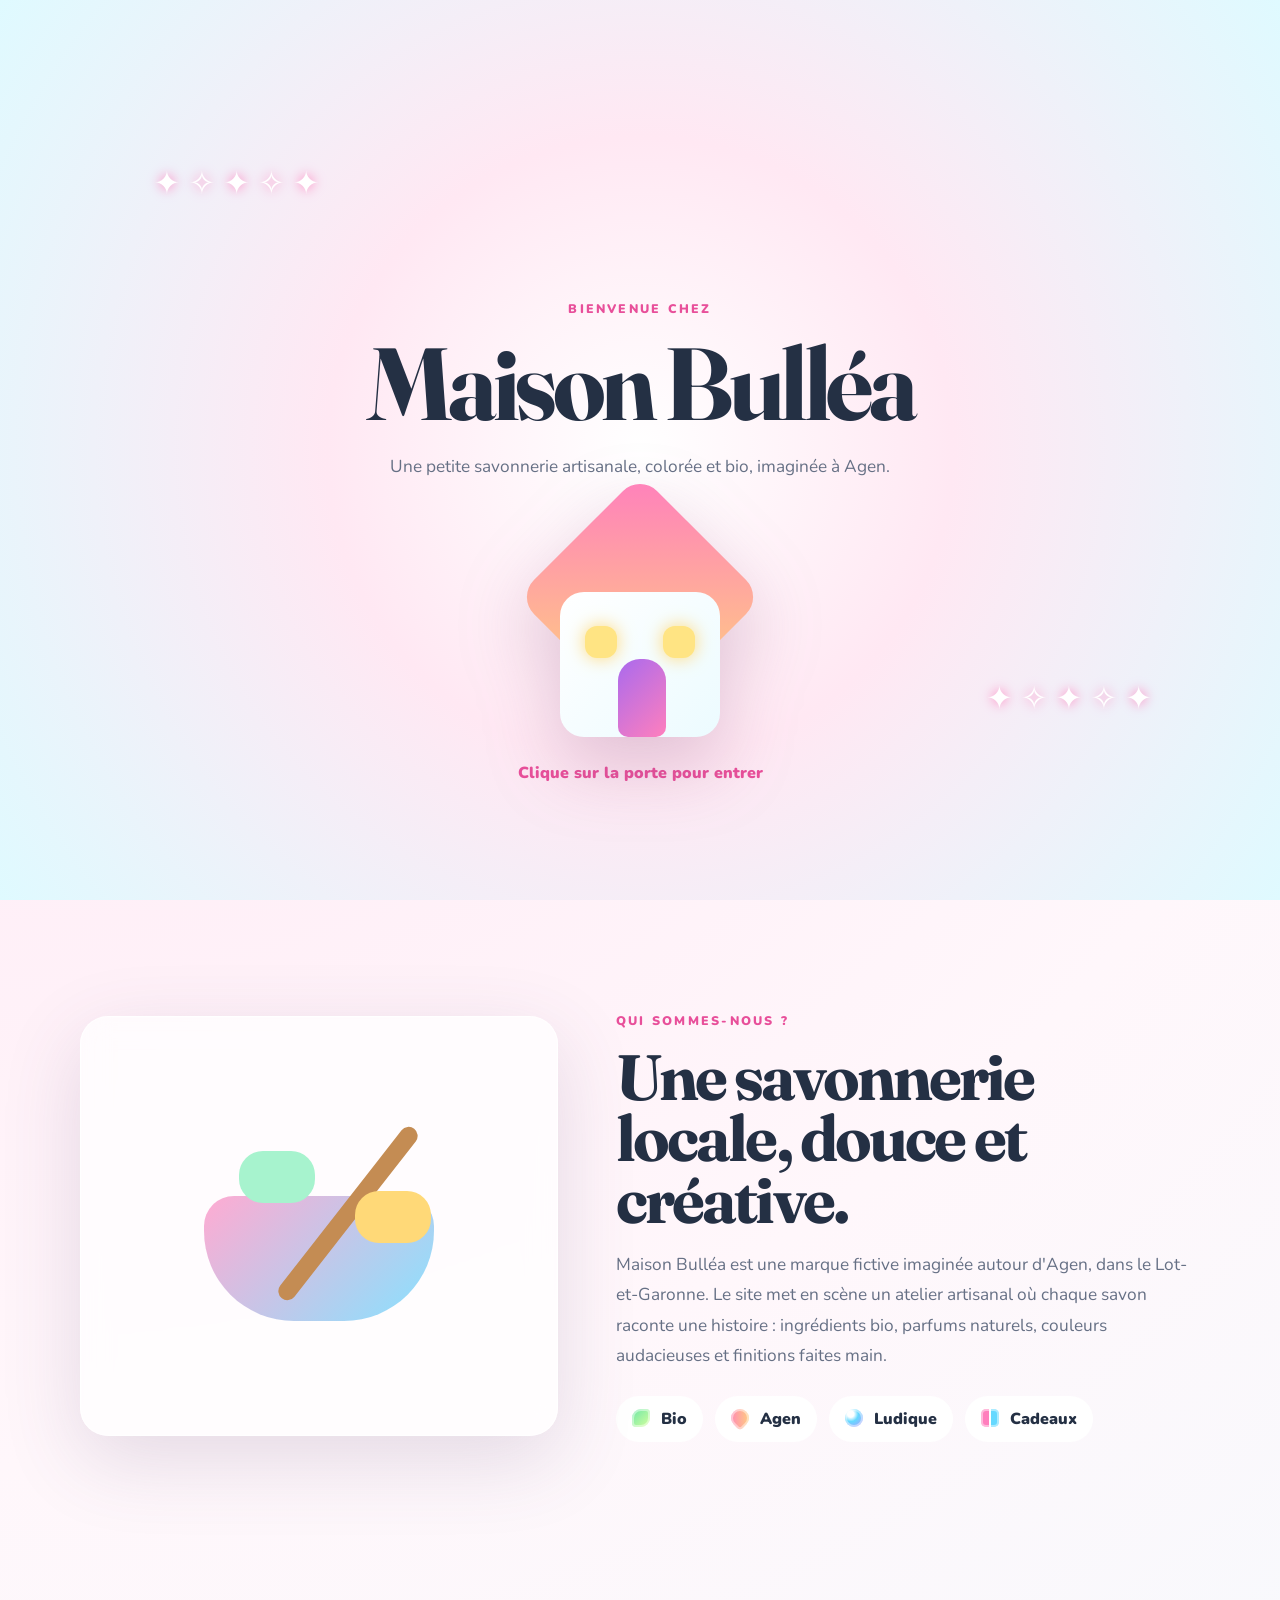
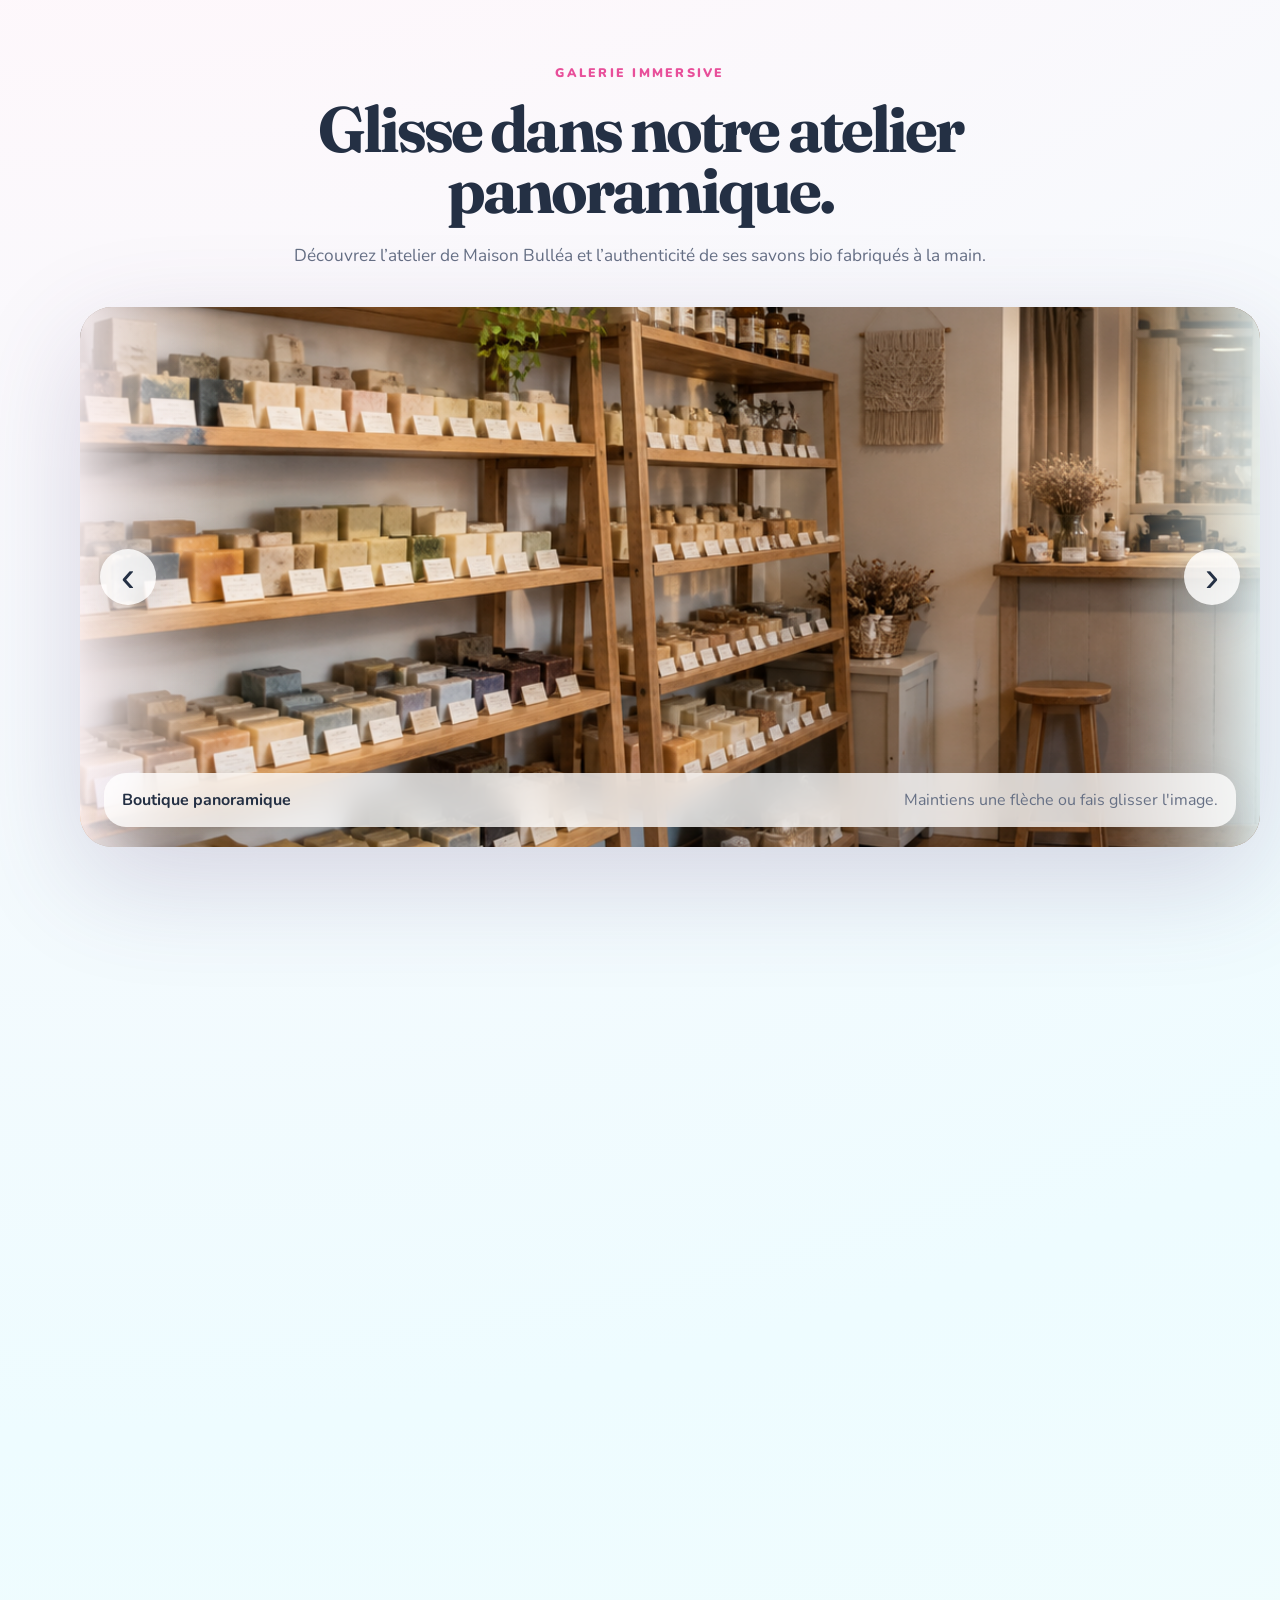
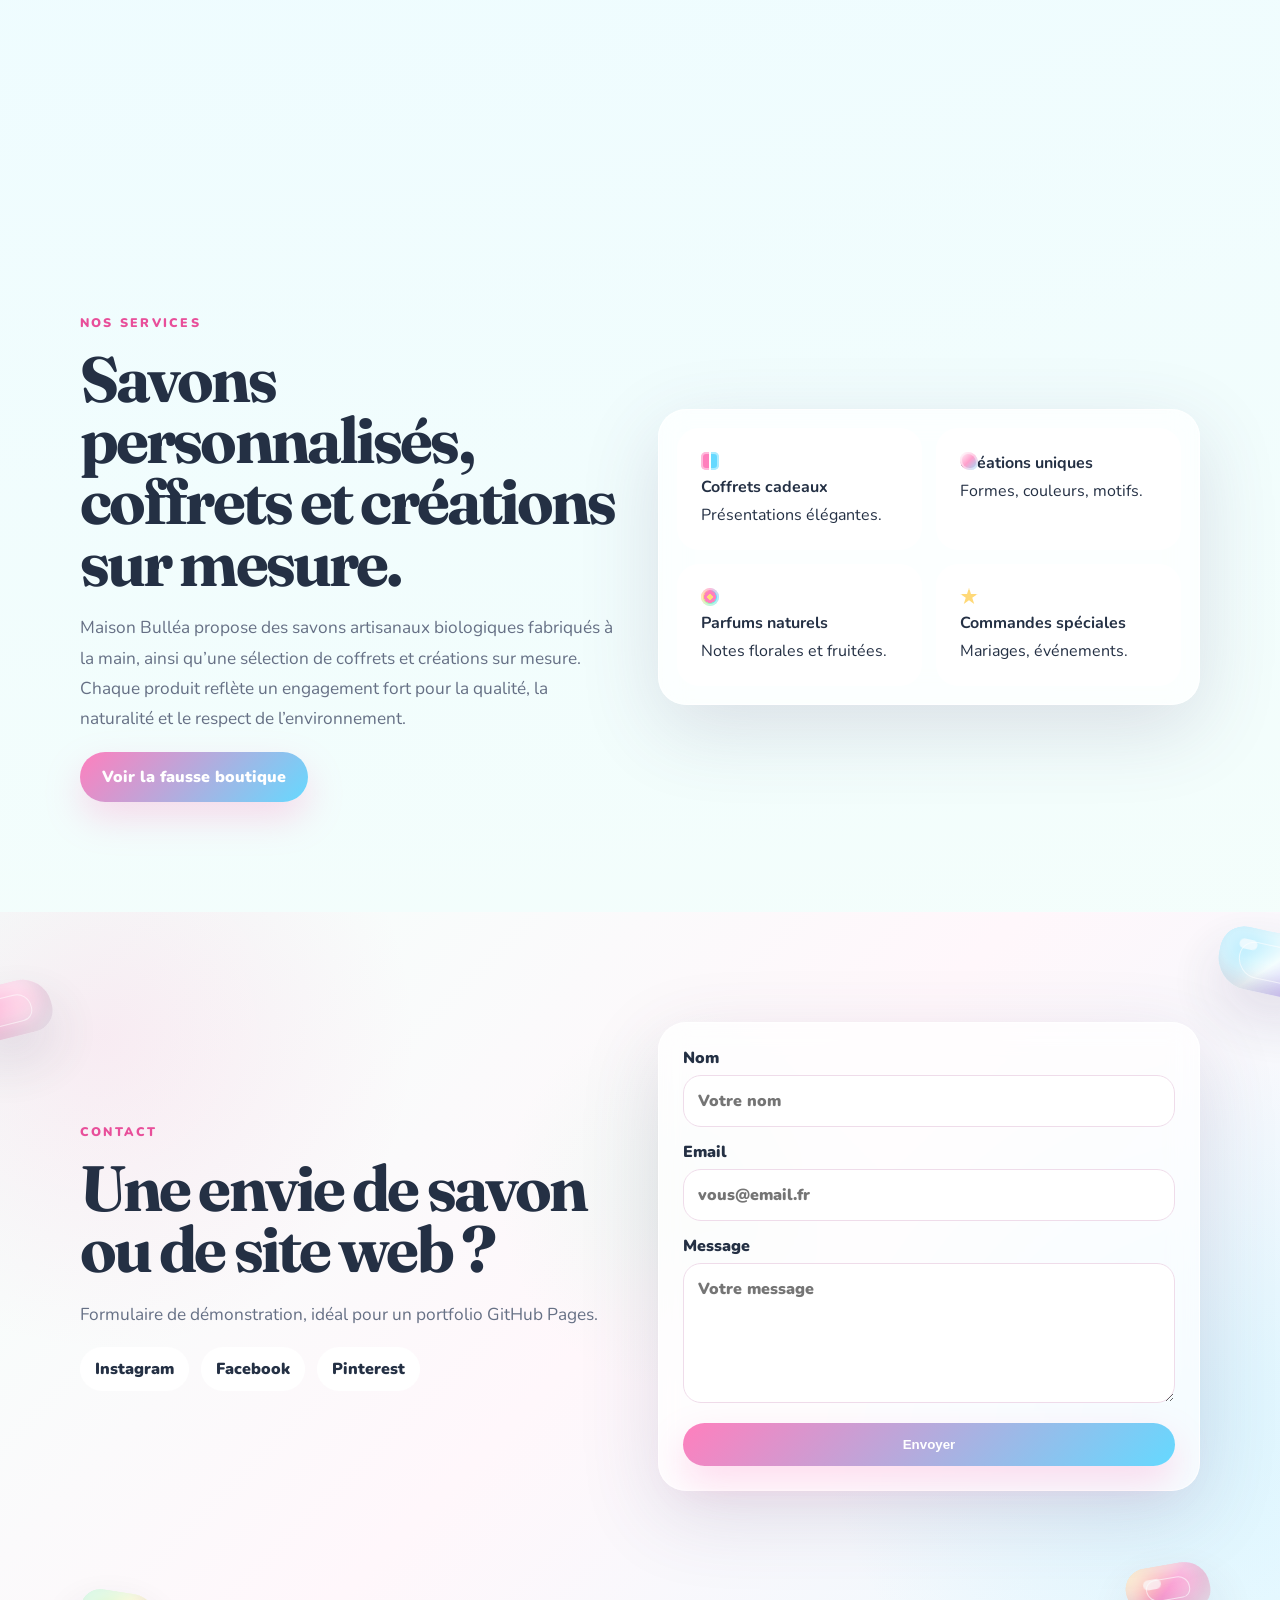
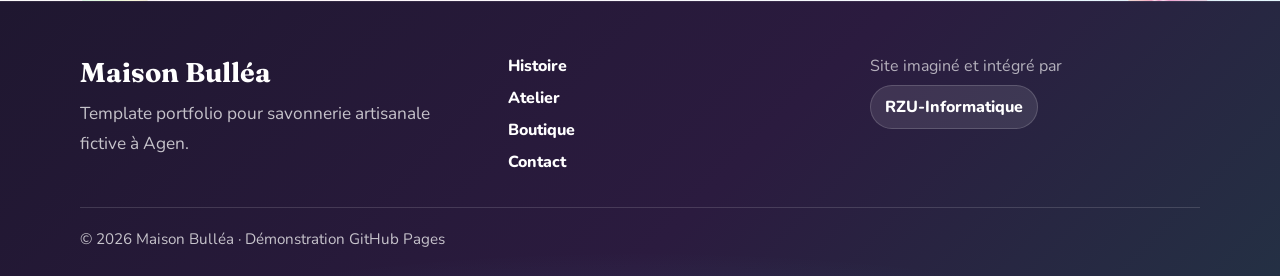
==== index.html @ 92e9d0f6 "Version locale du site" ====
<!doctype html>
<html lang="fr">
<head>
  <meta charset="utf-8" />
  <meta name="viewport" content="width=device-width, initial-scale=1" />
  <title>Maison Bulléa — Savons artisanaux à Agen</title>
  <meta name="description" content="Maison Bulléa est une savonnerie artisanale bio située à environ 20 km d'Agen, spécialisée dans la fabrication de savons naturels à partir d'ingrédients biologiques soigneusement sélectionnés."/>
  <link rel="preconnect" href="https://fonts.googleapis.com">
  <link rel="preconnect" href="https://fonts.gstatic.com" crossorigin>
  <link href="https://fonts.googleapis.com/css2?family=Playfair+Display:ital,wght@0,400;0,600;0,700;1,400&family=Fraunces:wght@600;700;800&family=Nunito:wght@400;600;700;800&display=swap" rel="stylesheet">
  <link rel="stylesheet" href="assets/style.css" />
</head>
<body>
  <canvas id="bubble-canvas" aria-hidden="true"></canvas>

  <div class="intro" id="intro">
    <div class="sparkle-field"></div>
    <div class="intro-card">
      <p class="eyebrow">Bienvenue chez</p>
      <h1>Maison Bulléa</h1>
      <p>Une petite savonnerie artisanale, colorée et bio, imaginée à Agen.</p>
      <button class="house" id="enterSite" aria-label="Entrer dans le site en ouvrant la porte">
        <span class="roof"></span>
        <span class="chimney"></span>
        <span class="walls">
          <span class="window left"></span>
          <span class="window right"></span>
          <span class="door"></span>
        </span>
      </button>
      <span class="hint">Clique sur la porte pour entrer</span>
    </div>
  </div>

  <header class="navbar" id="navbar">
    <a class="brand" href="index.html" aria-label="Maison Bulléa accueil"><span class="brand-flower" aria-hidden="true">✿</span> Maison Bulléa</a>
    <button class="hamburger" id="hamburger" aria-label="Ouvrir le menu" aria-expanded="false"><span></span><span></span><span></span></button>
    <nav class="nav-links" id="navLinks">
      <a href="#histoire">Qui sommes-nous</a>
      <a href="#panorama">Galerie</a>
      <a href="#services">Services</a>
      <a href="boutique.html">Boutique</a>
      <a href="#contact" class="pill">Contact</a>
    </nav>
  </header>

  <main>
    <section class="hero section" id="top">
      <div class="hero-copy reveal">
        <div class="hero-badge">Fait main à Agen</div>
        <h1 class="hero-title">
          L'art du savon<br>
          <em>artisanal bio</em>
        </h1>
        <p class="hero-desc">Des savons créés avec amour, des ingrédients naturels sélectionnés avec soin, pour prendre soin de vous et de la planète.</p>
        <div class="hero-btns">
          <a href="boutique.html" class="btn-primary">Découvrir la boutique</a>
          <a href="#histoire" class="btn-secondary">Notre histoire</a>
        </div>
        <div class="hero-stats">
          <div class="stat"><span class="stat-num">100%</span><span class="stat-label">Bio</span></div>
          <div class="stat-sep">·</div>
          <div class="stat"><span class="stat-num">Fait</span><span class="stat-label">Main</span></div>
          <div class="stat-sep">·</div>
          <div class="stat"><span class="stat-num">Agen</span><span class="stat-label">Lot-et-Garonne</span></div>
        </div>
      </div>
      <div class="soap-stage reveal" data-tilt>
        <div class="soap soap-a"><span></span></div>
        <div class="soap soap-b"><span></span></div>
        <div class="soap soap-c"><span></span></div>
        <div class="soap soap-d"><span></span></div>
        <div class="orb orb-a"></div>
        <div class="orb orb-b"></div>
      </div>
      <div class="scroll-indicator">
        <div class="scroll-dot"></div>
        <span>Découvrir</span>
      </div>
    </section>

    <section class="section split" id="histoire">
      <div class="photo-card reveal">
        <div class="artisan-illustration">
          <div class="bowl"></div><div class="spoon"></div><div class="tiny-soap one"></div><div class="tiny-soap two"></div>
        </div>
      </div>
      <div class="reveal">
        <p class="eyebrow">Qui sommes-nous ?</p>
        <h2>Une savonnerie locale, douce et créative.</h2>
        <p>Maison Bulléa est une marque fictive imaginée autour d'Agen, dans le Lot-et-Garonne. Le site met en scène un atelier artisanal où chaque savon raconte une histoire : ingrédients bio, parfums naturels, couleurs audacieuses et finitions faites main.</p>
        <div class="values">
          <span><i class="mini-icon leaf"></i> Bio</span><span><i class="mini-icon pin"></i> Agen</span><span><i class="mini-icon bubble"></i> Ludique</span><span><i class="mini-icon gift"></i> Cadeaux</span>
        </div>
      </div>
    </section>

    <section class="section" id="panorama">
      <div class="center reveal">
        <p class="eyebrow">Galerie immersive</p>
        <h2>Glisse dans notre atelier panoramique.</h2>
        <p>Découvrez l’atelier de Maison Bulléa et l’authenticité de ses savons bio fabriqués à la main.</p>
      </div>
      <div class="atelier-viewer shop-panorama reveal" id="atelierViewer" aria-label="Boutique panoramique interactive">
        <button class="atelier-arrow left" type="button" data-pan="-1" aria-label="Voir la gauche de l'atelier">‹</button>
        <div class="atelier-window">
          <img class="shop-panorama-img" src="assets/images/boutique_panorama_realiste.png" alt="Boutique artisanale réaliste avec savons faits main" draggable="false">
        </div>
        <button class="atelier-arrow right" type="button" data-pan="1" aria-label="Voir la droite de l'atelier">›</button>
        <div class="atelier-caption">
          <strong>Boutique panoramique</strong>
          <span>Maintiens une flèche ou fais glisser l'image.</span>
        </div>
      </div>
    </section>

    <section class="section" id="produits">
      <div class="center reveal">
        <p class="eyebrow">Produits vedettes</p>
        <h2>Des cartes interactives qui donnent envie de cliquer.</h2>
      </div>
      <div class="card-deck reveal" id="cardDeck" aria-label="Paquet de cartes produits interactif">
        <button class="deck-card card-one active" type="button" data-title="Nuage de Rose" data-text="Rose de Damas, argile blanche et karité bio. Une mousse douce, florale et rassurante." data-img="assets/images/savon_nuage_rose_web.jpg">
          <span>Nuage de Rose</span>
        </button>
        <button class="deck-card card-two" type="button" data-title="Océan Turquoise" data-text="Algues marines, sel de mer et coco vierge. Un savon frais avec une vraie énergie marine." data-img="assets/images/savon_ocean_turquoise_web.jpg">
          <span>Océan Turquoise</span>
        </button>
        <button class="deck-card card-three" type="button" data-title="Perle d'Agen" data-text="Miel local, huile de prune et reflets dorés. La carte signature du lot." data-img="assets/images/savon_perle_agen_web.jpg">
          <span>Perle d'Agen</span>
        </button>
        <article class="deck-preview">
          <img src="assets/images/savon_nuage_rose_web.jpg" alt="Savon sélectionné" id="deckPreviewImg">
          <div>
            <p class="eyebrow">Carte sortie du paquet</p>
            <h3 id="deckPreviewTitle">Nuage de Rose</h3>
            <p id="deckPreviewText">Rose de Damas, argile blanche et karité bio. Une mousse douce, florale et rassurante.</p>
          </div>
        </article>
      </div>
    </section>

    <section class="section services" id="services">
      <div class="reveal">
        <p class="eyebrow">Nos services</p>
        <h2>Savons personnalisés, coffrets et créations sur mesure.</h2>
        <p>Maison Bulléa propose des savons artisanaux biologiques fabriqués à la main, ainsi qu’une sélection de coffrets et créations sur mesure. Chaque produit reflète un engagement fort pour la qualité, la naturalité et le respect de l’environnement.</p>
        <a class="btn primary" href="boutique.html">Voir la fausse boutique</a>
      </div>
      <div class="service-grid reveal">
        <div><i class="mini-icon gift"></i> <strong>Coffrets cadeaux</strong><span>Présentations élégantes.</span></div>
        <div><i class="mini-icon soap"></i> <strong>Créations uniques</strong><span>Formes, couleurs, motifs.</span></div>
        <div><i class="mini-icon flower"></i> <strong>Parfums naturels</strong><span>Notes florales et fruitées.</span></div>
        <div><i class="mini-icon star"></i> <strong>Commandes spéciales</strong><span>Mariages, événements.</span></div>
      </div>
    </section>

    <section class="section contact" id="contact">
      <div class="contact-soaps" aria-hidden="true">
        <span class="contact-soap soap-rose"></span>
        <span class="contact-soap soap-blue"></span>
        <span class="contact-soap soap-mint"></span>
        <span class="contact-soap soap-gold"></span>
        <span class="contact-soap soap-violet"></span>
      </div>
      <div class="reveal">
        <p class="eyebrow">Contact</p>
        <h2>Une envie de savon ou de site web ?</h2>
        <p>Formulaire de démonstration, idéal pour un portfolio GitHub Pages.</p>
        <div class="socials"><a href="#">Instagram</a><a href="#">Facebook</a><a href="#">Pinterest</a></div>
      </div>
      <form class="contact-form reveal" onsubmit="event.preventDefault(); alert('Formulaire de démonstration');">
        <label>Nom<input type="text" placeholder="Votre nom"></label>
        <label>Email<input type="email" placeholder="vous@email.fr"></label>
        <label>Message<textarea placeholder="Votre message"></textarea></label>
        <button class="btn primary" type="submit">Envoyer</button>
      </form>
    </section>
  </main>

  <footer class="site-footer">
    <div class="footer-inner">
      <div>
        <strong>Maison Bulléa</strong>
        <p>Template portfolio pour savonnerie artisanale fictive à Agen.</p>
      </div>
      <nav aria-label="Navigation footer">
        <a href="#histoire">Histoire</a>
        <a href="#panorama">Atelier</a>
        <a href="boutique.html">Boutique</a>
        <a href="#contact">Contact</a>
      </nav>
      <div class="footer-credit">
        <span>Site imaginé et intégré par</span>
        <a href="#" aria-label="RZU Informatique">RZU-Informatique</a>
      </div>
    </div>
    <p class="footer-bottom">© 2026 Maison Bulléa · Démonstration GitHub Pages</p>
  </footer>

  <script src="assets/app.js"></script>
</body>
</html>
---- assets/style.css ----
:root{--pink:#ff7fbd;--soft:#fff7fb;--blue:#65d9ff;--mint:#8df2c2;--green:#6fd69b;--violet:#b693ff;--gold:#ffd978;--ink:#243044;--muted:#667085;--white:#fff;--glass:rgba(255,255,255,.72);--shadow:0 24px 80px rgba(89,67,114,.16);--radius:28px}*{box-sizing:border-box}html{scroll-behavior:smooth}body{margin:0;font-family:Nunito,system-ui,sans-serif;color:var(--ink);background:radial-gradient(circle at top left,#ffe4f2 0,#fff7fb 28%,#eefcff 58%,#f8fff9 100%);overflow-x:hidden}a{color:inherit;text-decoration:none}#bubble-canvas{position:fixed;inset:0;z-index:20;pointer-events:auto}.navbar{position:fixed;top:18px;left:50%;transform:translateX(-50%);width:min(1120px,calc(100% - 32px));height:70px;z-index:50;display:flex;align-items:center;justify-content:space-between;padding:0 18px;border:1px solid rgba(255,255,255,.7);background:rgba(255,255,255,.62);backdrop-filter:blur(20px);border-radius:999px;box-shadow:var(--shadow)}.navbar.solid{background:rgba(255,255,255,.86)}.brand{font-weight:900;letter-spacing:-.02em}.brand span{color:var(--pink);filter:drop-shadow(0 0 8px #ffd1e8)}.nav-links{display:flex;align-items:center;gap:22px;font-weight:800;color:#384055}.nav-links a{transition:.25s}.nav-links a:hover{color:#e84f9a;transform:translateY(-1px)}.pill{padding:10px 16px;background:#fff;border-radius:999px;box-shadow:0 10px 25px rgba(255,127,189,.18)}.hamburger{display:none;background:transparent;border:0;width:45px;height:45px;position:relative}.hamburger span{display:block;width:26px;height:3px;background:var(--ink);border-radius:9px;margin:5px auto;transition:.4s cubic-bezier(.4,0,.2,1)}.hamburger.active span:nth-child(1){transform:translateY(8px) rotate(135deg)}.hamburger.active span:nth-child(2){transform:rotate(180deg) scale(0);opacity:0}.hamburger.active span:nth-child(3){transform:translateY(-8px) rotate(-135deg)}.section{width:min(1120px,calc(100% - 32px));margin:0 auto;padding:110px 0}.hero{min-height:100vh;display:grid;grid-template-columns:1.02fr .98fr;align-items:center;gap:44px;padding-top:150px}.eyebrow{text-transform:uppercase;letter-spacing:.18em;font-weight:900;font-size:.78rem;color:#e84f9a;margin:0 0 14px}h1,h2{font-family:Fraunces,serif;letter-spacing:-.045em;line-height:.96;margin:0 0 20px}h1{font-size:clamp(3rem,8vw,6.7rem)}h2{font-size:clamp(2.3rem,5vw,4.2rem)}p{font-size:1.08rem;line-height:1.75;color:var(--muted)}.lead{font-size:1.25rem}.actions{display:flex;gap:14px;flex-wrap:wrap;margin-top:30px}.btn{display:inline-flex;align-items:center;justify-content:center;padding:14px 22px;border-radius:999px;font-weight:900;border:0;cursor:pointer;transition:.25s}.primary{background:linear-gradient(135deg,var(--pink),var(--blue));color:white;box-shadow:0 16px 36px rgba(255,127,189,.28)}.secondary{background:white;color:#e84f9a}.btn:hover{transform:translateY(-3px) scale(1.02)}.soap-stage{position:relative;min-height:520px;perspective:900px}.soap{position:absolute;border-radius:34% 52% 42% 58%;box-shadow:inset -15px -20px 32px rgba(84,63,98,.16),inset 18px 16px 30px rgba(255,255,255,.55),0 30px 80px rgba(100,72,135,.22);animation:float 5s ease-in-out infinite}.soap span{position:absolute;inset:18%;border-radius:inherit;border:2px solid rgba(255,255,255,.5)}.soap-a{width:210px;height:145px;left:20px;top:55px;background:linear-gradient(135deg,#ff8fc8,#ffc7e2,#fff);transform:rotate(-14deg)}.soap-b{width:245px;height:165px;right:20px;top:160px;background:linear-gradient(135deg,#73e3ff,#f5ffff,#b99aff);animation-delay:-1.2s}.soap-c{width:180px;height:125px;left:145px;bottom:82px;background:linear-gradient(135deg,#9cf7c8,#fffcc8,#fff);animation-delay:-2.2s}.soap-d{width:130px;height:95px;right:125px;bottom:22px;background:linear-gradient(135deg,#ffd978,#ff91cd,#fff);animation-delay:-3s}.orb{position:absolute;border-radius:50%;filter:blur(1px);opacity:.72}.orb-a{width:120px;height:120px;background:#baf5ff;right:80px;top:25px}.orb-b{width:90px;height:90px;background:#ffd1e8;left:35px;bottom:35px}@keyframes float{50%{transform:translateY(-22px) rotate(4deg)}}.split{display:grid;grid-template-columns:.9fr 1.1fr;gap:58px;align-items:center}.photo-card,.service-grid,.contact-form,.panorama,.shop-card,.modal-content{background:rgba(255,255,255,.72);border:1px solid rgba(255,255,255,.8);box-shadow:var(--shadow);border-radius:var(--radius);backdrop-filter:blur(14px)}.photo-card{min-height:420px;display:grid;place-items:center}.artisan-illustration{position:relative;width:260px;height:260px}.bowl{position:absolute;width:230px;height:125px;left:15px;bottom:35px;background:linear-gradient(135deg,#ffabd2,#88e2ff);border-radius:30px 30px 90px 90px}.spoon{position:absolute;width:18px;height:215px;background:#c48c53;left:150px;top:10px;transform:rotate(38deg);border-radius:99px}.tiny-soap{position:absolute;width:76px;height:52px;border-radius:24px;background:#fff}.tiny-soap.one{left:50px;top:55px;background:#a7f3ce}.tiny-soap.two{right:18px;top:95px;background:#ffd978}.values{display:flex;gap:12px;flex-wrap:wrap;margin-top:25px}.values span{background:white;padding:12px 16px;border-radius:999px;font-weight:900}.center{text-align:center;max-width:760px;margin:0 auto 36px}.panorama{overflow:hidden;cursor:grab}.panorama:active{cursor:grabbing}.panorama-track{display:flex;gap:20px;width:max-content;padding:22px;transform:translateX(0)}.scene-card{width:min(440px,74vw);height:260px;border-radius:28px;padding:28px;display:flex;flex-direction:column;justify-content:end;color:white;font-family:Fraunces,serif;font-size:2rem;box-shadow:inset 0 -70px 100px rgba(0,0,0,.2)}.scene-card span{font:800 1rem Nunito;color:rgba(255,255,255,.9)}.rose{background:linear-gradient(135deg,#ff83bd,#ffcfdf)}.blue{background:linear-gradient(135deg,#47cdf5,#8b7fff)}.green{background:linear-gradient(135deg,#55d68b,#d6ff9d)}.gold{background:linear-gradient(135deg,#ffd978,#ff83bd)}.violet{background:linear-gradient(135deg,#b693ff,#ff91cd)}.mint{background:linear-gradient(135deg,#8df2c2,#65d9ff)}.cards,.shop-grid{display:grid;grid-template-columns:repeat(3,1fr);gap:22px}.flip-card{height:285px;perspective:1100px}.flip-card>div{position:relative;width:100%;height:100%;transform-style:preserve-3d;transition:.7s}.flip-card:hover>div,.flip-card.flipped>div{transform:rotateY(180deg)}.front,.back{position:absolute;inset:0;padding:28px;border-radius:var(--radius);backface-visibility:hidden;box-shadow:var(--shadow)}.front{display:flex;flex-direction:column;justify-content:end;color:white}.back{background:white;transform:rotateY(180deg)}.pink-soap{background:linear-gradient(135deg,#ff82bd,#ffc2dd)}.teal-soap{background:linear-gradient(135deg,#52d8ff,#aa9dff)}.green-soap{background:linear-gradient(135deg,#6ee7a8,#fff1a8)}.services,.contact{display:grid;grid-template-columns:1fr 1fr;gap:36px;align-items:center}.service-grid{display:grid;grid-template-columns:1fr 1fr;gap:14px;padding:18px}.service-grid div{background:white;padding:24px;border-radius:22px;display:flex;flex-direction:column;gap:6px}.socials{display:flex;gap:12px;flex-wrap:wrap}.socials a{font-weight:900;background:white;padding:11px 15px;border-radius:999px}.contact-form{padding:24px;display:grid;gap:14px}.contact-form label{font-weight:900}.contact-form input,.contact-form textarea{width:100%;border:1px solid #efdcea;border-radius:18px;padding:14px;margin-top:6px;font:inherit;background:white}.contact-form textarea{min-height:140px;resize:vertical}footer{text-align:center;padding:45px 16px;margin-top:30px;background:rgba(255,255,255,.5)}.intro{position:fixed;z-index:100;inset:0;display:grid;place-items:center;background:radial-gradient(circle at center,#fff 0,#ffe8f3 40%,#dffaff 100%);transition:1s cubic-bezier(.4,0,.2,1)}.intro.hidden{opacity:0;transform:scale(1.1);pointer-events:none}.intro-card{text-align:center;padding:25px;width:min(620px,92vw)}.house{width:230px;height:250px;margin:20px auto 10px;display:block;position:relative;background:transparent;border:0;cursor:pointer;filter:drop-shadow(0 28px 35px rgba(146,84,130,.28));transition:.35s}.house:hover{transform:translateY(-6px) scale(1.03)}.roof{position:absolute;left:28px;top:8px;width:174px;height:174px;background:linear-gradient(135deg,#ff7fbd,#ffd978);transform:rotate(45deg);border-radius:24px}.walls{position:absolute;left:35px;bottom:15px;width:160px;height:145px;background:linear-gradient(135deg,#fff,#ecfbff);border-radius:24px}.window{position:absolute;top:34px;width:32px;height:32px;border-radius:12px;background:#ffe483;box-shadow:0 0 18px #ffd978}.window.left{left:25px}.window.right{right:25px}.door{position:absolute;left:58px;bottom:0;width:48px;height:78px;background:linear-gradient(135deg,#a96aee,#ff7fbd);border-radius:22px 22px 10px 10px;transform-origin:left;transition:.7s}.house.open .door{transform:perspective(450px) rotateY(-68deg)}.hint{font-weight:900;color:#e84f9a}.sparkle-field:before,.sparkle-field:after{content:'✦ ✧ ✦ ✧ ✦';position:absolute;color:#fff;text-shadow:0 0 12px #ff7fbd;font-size:32px;animation:spark 3s linear infinite}.sparkle-field:before{left:12%;top:18%}.sparkle-field:after{right:10%;bottom:20%;animation-delay:-1.3s}@keyframes spark{50%{transform:translateY(-20px) rotate(10deg);opacity:.45}}.reveal{opacity:0;transform:translateY(26px);transition:.8s ease}.reveal.visible{opacity:1;transform:none}.shop-main{padding-top:110px}.shop-hero{text-align:center;padding-bottom:40px}.shop-grid{width:min(1120px,calc(100% - 32px));margin:0 auto 80px}.shop-card{padding:18px;transition:.25s;overflow:hidden}.shop-card:hover{transform:translateY(-8px) rotateX(2deg);box-shadow:0 34px 95px rgba(89,67,114,.2)}.product-art{height:210px;border-radius:24px;margin-bottom:16px;position:relative;overflow:hidden}.product-art:before{content:'';position:absolute;inset:30px;border-radius:40% 55%;background:rgba(255,255,255,.72);box-shadow:inset -15px -18px 25px rgba(0,0,0,.1)}.price{font-weight:900;color:#e84f9a}.shop-card button{width:100%;margin-top:10px}.modal{position:fixed;inset:0;background:rgba(36,48,68,.45);z-index:80;display:none;place-items:center;padding:20px}.modal.show{display:grid}.modal-content{max-width:560px;width:100%;padding:28px;position:relative}.modal-close{position:absolute;right:16px;top:12px;border:0;background:#fff;border-radius:50%;width:38px;height:38px;font-size:28px;cursor:pointer}@media (max-width:850px){.hamburger{display:block}.nav-links{position:absolute;top:82px;right:0;left:0;display:grid;gap:10px;background:rgba(255,255,255,.93);padding:18px;border-radius:26px;box-shadow:var(--shadow);transform:translateY(-12px);opacity:0;pointer-events:none;transition:.3s}.nav-links.open{opacity:1;transform:none;pointer-events:auto}.hero,.split,.services,.contact{grid-template-columns:1fr}.hero{padding-top:130px}.soap-stage{min-height:420px}.cards,.shop-grid{grid-template-columns:1fr}.service-grid{grid-template-columns:1fr}.section{padding:70px 0}#bubble-canvas{pointer-events:auto}.navbar{top:10px}.scene-card{height:220px}h1{font-size:clamp(2.6rem,14vw,4.4rem)}}
.brand{display:inline-flex;align-items:center;gap:9px}.brand-flower{display:inline-grid;place-items:center;color:#e84f9a;font-size:1.35rem;line-height:1;filter:drop-shadow(0 0 8px #ffd1e8);animation:brand-flower-spin 8s linear infinite;transform-origin:center}@keyframes brand-flower-spin{to{transform:rotate(360deg)}}
.hero.section{width:100%;max-width:none;margin:0;min-height:100vh;padding:120px max(24px,calc((100vw - 1200px)/2)) 80px;display:flex;align-items:center;position:relative;overflow:hidden;isolation:isolate}.hero::before{content:"";position:absolute;inset:0;background:url("hero_savons_web.jpg") center/cover no-repeat;z-index:-2;transform:none}.hero::after{content:"";position:absolute;inset:0;background:linear-gradient(105deg,rgba(20,10,40,.75) 0%,rgba(50,24,70,.5) 45%,rgba(255,255,255,.08) 100%);z-index:-1}.hero-copy{position:relative;z-index:10;max-width:680px;margin:0;padding:0;border:0;border-radius:0;background:transparent;box-shadow:none;backdrop-filter:none}.hero-badge{display:inline-block;font-size:.75rem;font-weight:700;letter-spacing:.2em;text-transform:uppercase;color:#d4af37;border:1px solid rgba(212,175,55,.5);padding:6px 18px;border-radius:50px;margin-bottom:24px;backdrop-filter:blur(8px);background:rgba(212,175,55,.1);animation:fadeInDown .8s ease both}.hero-title{font-family:'Playfair Display',Georgia,serif;font-size:clamp(2.8rem,6vw,5rem);font-weight:700;color:white;line-height:1.1;letter-spacing:0;margin:0 0 24px;animation:fadeInUp .8s ease .2s both}.hero-title em{font-style:italic;color:#f4a7b9;display:block}.hero-desc{font-size:1.1rem;color:rgba(255,255,255,.85);max-width:680px;margin:0 0 36px;line-height:1.8;animation:fadeInUp .8s ease .4s both}.hero-btns{display:flex;gap:16px;flex-wrap:wrap;margin:0 0 48px;animation:fadeInUp .8s ease .6s both}.btn-primary,.btn-secondary{display:inline-flex;align-items:center;gap:8px;padding:14px 32px;border-radius:50px;font-weight:700;transition:transform .3s ease,box-shadow .3s ease,background .3s ease}.btn-primary{background:linear-gradient(135deg,#e91e8c,#c2185b);color:white;box-shadow:0 4px 20px rgba(233,30,140,.3)}.btn-primary:hover{transform:translateY(-3px);box-shadow:0 8px 32px rgba(233,30,140,.5)}.btn-secondary{background:rgba(255,255,255,.15);color:white;border:1px solid rgba(255,255,255,.3);backdrop-filter:blur(8px);font-weight:600}.btn-secondary:hover{background:rgba(255,255,255,.3);transform:translateY(-3px)}.hero-stats{display:flex;align-items:center;gap:24px;animation:fadeInUp .8s ease .8s both}.stat{display:flex;flex-direction:column;align-items:center}.stat-num{font-family:'Playfair Display',Georgia,serif;font-size:1.4rem;font-weight:700;color:white}.stat-label{font-size:.7rem;color:rgba(255,255,255,.6);text-transform:uppercase;letter-spacing:.1em}.stat-sep{color:rgba(255,255,255,.3);font-size:1.5rem}.hero .soap-stage{display:none}.scroll-indicator{position:absolute;bottom:32px;left:50%;transform:translateX(-50%);display:flex;flex-direction:column;align-items:center;gap:8px;color:rgba(255,255,255,.6);font-size:.75rem;letter-spacing:.1em;text-transform:uppercase;animation:bounce 2s infinite}.scroll-dot{width:6px;height:6px;background:rgba(255,255,255,.6);border-radius:50%}@keyframes fadeInUp{from{opacity:0;transform:translateY(24px)}to{opacity:1;transform:none}}@keyframes fadeInDown{from{opacity:0;transform:translateY(-16px)}to{opacity:1;transform:none}}@keyframes bounce{0%,100%{transform:translateX(-50%) translateY(0)}50%{transform:translateX(-50%) translateY(8px)}}@media (max-width:850px){.hero.section{width:100%;min-height:100vh;padding:100px 24px 60px;align-items:center}.hero-title{font-size:clamp(2.5rem,12vw,4rem)}.hero-btns{flex-direction:column;align-items:flex-start}.hero-stats{gap:16px}.stat-num{font-size:1.1rem}}

.hero::before{inset:-18px;transform:scale(1.04) translate3d(var(--hero-bg-x,0),var(--hero-bg-y,0),0);transition:transform .12s ease-out;will-change:transform}.hero-copy{transform:translate3d(var(--hero-copy-x,0),var(--hero-copy-y,0),0);transition:transform .12s ease-out;will-change:transform}@media (max-width:850px){.hero::before{inset:0;transform:none}.hero-copy{transform:none}}

.contact{position:relative;overflow:hidden;isolation:isolate}.contact>div:not(.contact-soaps),.contact-form{position:relative;z-index:2}.contact::before{content:"";position:absolute;inset:24px -80px;background:radial-gradient(circle at 18% 22%,rgba(255,127,189,.18),transparent 28%),radial-gradient(circle at 82% 70%,rgba(101,217,255,.18),transparent 30%),radial-gradient(circle at 52% 48%,rgba(141,242,194,.16),transparent 24%);z-index:0;pointer-events:none}.contact-soaps{position:absolute;inset:0;z-index:1;pointer-events:none}.contact-soap{position:absolute;display:block;width:92px;height:54px;border-radius:24px 30px 22px 32px;box-shadow:inset -10px -12px 18px rgba(65,42,88,.16),inset 12px 10px 18px rgba(255,255,255,.62),0 24px 54px rgba(89,67,114,.16);opacity:.88;animation:contact-soap-float 7s ease-in-out infinite}.contact-soap::before{content:"";position:absolute;inset:13px 20px;border:1px solid rgba(255,255,255,.62);border-radius:inherit}.contact-soap::after{content:"";position:absolute;left:18px;top:12px;width:18px;height:10px;border-radius:999px;background:rgba(255,255,255,.68);filter:blur(.2px)}.soap-rose{left:4%;top:18%;background:linear-gradient(135deg,#ff7fbd,#ffc7e2,#fff);transform:rotate(-14deg);animation-delay:-.4s}.soap-blue{right:8%;top:12%;width:112px;height:62px;background:linear-gradient(135deg,#65d9ff,#f4ffff,#b693ff);transform:rotate(12deg);animation-delay:-1.8s}.soap-mint{left:34%;bottom:10%;width:76px;height:46px;background:linear-gradient(135deg,#8df2c2,#fff8bd,#fff);transform:rotate(9deg);animation-delay:-3.1s}.soap-gold{right:28%;bottom:18%;width:84px;height:48px;background:linear-gradient(135deg,#ffd978,#ff91cd,#fff);transform:rotate(-10deg);animation-delay:-4.2s}.soap-violet{left:13%;bottom:22%;width:64px;height:40px;background:linear-gradient(135deg,#b693ff,#ffb1d7,#fff);transform:rotate(18deg);animation-delay:-5.4s}@keyframes contact-soap-float{0%,100%{translate:0 0;rotate:0deg}35%{translate:14px -18px;rotate:5deg}70%{translate:-10px 12px;rotate:-4deg}}@media (max-width:850px){.contact-soap{width:62px;height:38px;opacity:.52}.soap-blue{width:74px;height:42px}.soap-mint,.soap-gold{display:none}.soap-rose{left:2%;top:8%}.soap-violet{left:auto;right:8%;bottom:8%}.contact::before{inset:0 -40px}}

.contact{overflow:visible}.contact::before{inset:-70px calc(50% - 50vw);background:radial-gradient(circle at 10% 18%,rgba(255,127,189,.12),transparent 20%),radial-gradient(circle at 92% 22%,rgba(101,217,255,.12),transparent 22%),radial-gradient(circle at 82% 76%,rgba(141,242,194,.1),transparent 18%);}.contact-soaps{inset:-80px calc(50% - 50vw);overflow:hidden}.soap-rose{left:8vw;top:18%;}.soap-blue{right:8vw;top:12%;}.soap-mint{left:18vw;bottom:5%;}.soap-gold{right:18vw;bottom:8%;}.soap-violet{left:auto;right:5vw;bottom:36%;}@media (min-width:1100px){.soap-rose{left:calc(50vw - 680px);}.soap-mint{left:calc(50vw - 560px);}.soap-blue{right:calc(50vw - 690px);}.soap-gold{right:calc(50vw - 570px);}.soap-violet{right:calc(50vw - 760px);}}@media (max-width:850px){.contact{overflow:hidden}.contact-soaps{inset:-30px 0}.soap-rose{left:-18px;top:10%}.soap-blue{right:-18px;top:18%}.soap-violet{right:-14px;bottom:12%}.contact::before{inset:-30px 0}}

.intro{overflow:hidden}.intro-card>.eyebrow,.intro-card>h1,.intro-card>p,.hint{transition:opacity .38s ease,transform .38s ease}.intro.entering .intro-card>.eyebrow,.intro.entering .intro-card>h1,.intro.entering .intro-card>p,.intro.entering .hint{opacity:0;transform:translateY(-8px)}.house{transform-origin:50% 78%;will-change:transform,filter}.intro.entering .house{transform:translateY(-10px) scale(1.46);filter:drop-shadow(0 38px 60px rgba(146,84,130,.24)) drop-shadow(0 0 46px rgba(255,255,255,.62));transition:transform .9s cubic-bezier(.2,.8,.12,1),filter .9s ease}.walls{overflow:hidden}.walls::before{content:"";position:absolute;left:58px;bottom:0;width:48px;height:78px;border-radius:22px 22px 10px 10px;background:radial-gradient(circle at 50% 42%,#fff 0 16%,rgba(255,232,246,.95) 36%,rgba(153,232,255,.74) 66%,rgba(174,106,238,.26) 100%);box-shadow:inset 0 0 16px rgba(255,255,255,.78),0 0 24px rgba(255,127,189,.56),0 0 52px rgba(101,217,255,.38);opacity:0;transform:scale(.75);transition:opacity .35s ease .12s,transform .65s cubic-bezier(.2,.8,.12,1) .12s;z-index:1}.house.open .walls::before{opacity:1;transform:scale(1);animation:door-magic-pulse 1.15s ease-in-out infinite alternate}.door{z-index:2}.house.open::after{content:"✦  ✧  ✦";position:absolute;left:50%;top:66%;width:190px;transform:translateX(-50%);text-align:center;color:#fff;text-shadow:0 0 10px #ff7fbd,0 0 22px #65d9ff;font-size:22px;letter-spacing:12px;opacity:0;pointer-events:none;animation:door-sparkles 1.05s ease both}@keyframes door-magic-pulse{from{box-shadow:inset 0 0 16px rgba(255,255,255,.78),0 0 24px rgba(255,127,189,.5),0 0 48px rgba(101,217,255,.32)}to{box-shadow:inset 0 0 22px rgba(255,255,255,.92),0 0 36px rgba(255,127,189,.68),0 0 72px rgba(101,217,255,.48)}}@keyframes door-sparkles{0%{opacity:0;translate:0 12px;filter:blur(2px)}28%{opacity:1;filter:blur(0)}100%{opacity:0;translate:0 -26px;filter:blur(1px)}}@media (max-width:850px){.intro.entering .house{transform:translateY(-6px) scale(1.28)}.house.open::after{font-size:18px;letter-spacing:9px}}

.intro.entering{opacity:0;transform:scale(1.045);pointer-events:none;transition:opacity .58s ease .06s,transform .62s cubic-bezier(.18,.82,.18,1)}.intro.entering .house{transform:translateY(-8px) scale(1.36);filter:drop-shadow(0 42px 64px rgba(146,84,130,.22)) drop-shadow(0 0 64px rgba(255,255,255,.72));transition:transform .6s cubic-bezier(.18,.82,.18,1),filter .6s ease}.house.open::before{content:"";position:absolute;left:50%;top:66%;width:118px;height:118px;border-radius:50%;background:radial-gradient(circle,#fff 0 11%,rgba(255,226,246,.82) 28%,rgba(101,217,255,.44) 52%,transparent 72%);transform:translate(-50%,-50%) scale(.55);opacity:0;filter:blur(1px);pointer-events:none;animation:door-depth-glow .78s ease both}.house.open .walls::before{background:radial-gradient(ellipse at 50% 44%,#fff 0 12%,rgba(255,241,250,.98) 27%,rgba(255,127,189,.78) 48%,rgba(101,217,255,.52) 70%,rgba(174,106,238,.22) 100%);box-shadow:inset 0 0 18px rgba(255,255,255,.92),0 0 34px rgba(255,127,189,.72),0 0 78px rgba(101,217,255,.55)}.house.open::after{content:"✦ ✧ ✦ ✧ ✦";top:63%;font-size:24px;letter-spacing:10px;text-shadow:0 0 8px #fff,0 0 16px #ff7fbd,0 0 30px #65d9ff;animation:door-sparkles .72s ease both}@keyframes door-depth-glow{0%{opacity:0;transform:translate(-50%,-50%) scale(.45)}35%{opacity:.95}100%{opacity:.55;transform:translate(-50%,-50%) scale(1.16)}}@media (max-width:850px){.intro.entering{transform:scale(1.025)}.intro.entering .house{transform:translateY(-5px) scale(1.2)}.house.open::before{width:96px;height:96px}.house.open::after{font-size:18px;letter-spacing:7px}}

@media (max-width:850px){body.menu-open{overflow:hidden}.navbar{z-index:90}.navbar .brand,.navbar .hamburger{position:relative;z-index:92}.nav-links{position:fixed;inset:0;top:0;left:0;right:auto;width:100vw;height:100vh;display:flex;flex-direction:column;align-items:center;justify-content:center;gap:16px;padding:110px 24px 34px;border-radius:0;background:radial-gradient(circle at 15% 12%,rgba(255,127,189,.22),transparent 30%),radial-gradient(circle at 88% 78%,rgba(101,217,255,.24),transparent 30%),linear-gradient(135deg,rgba(255,247,251,.98),rgba(236,252,255,.98));box-shadow:none;backdrop-filter:blur(22px);transform:translateX(105%);opacity:1;pointer-events:none;transition:transform .72s cubic-bezier(.16,1,.3,1)}.nav-links.open{transform:translateX(0);pointer-events:auto}.nav-links a{width:min(360px,86vw);min-height:58px;display:flex;align-items:center;justify-content:center;border-radius:999px;background:rgba(255,255,255,.78);border:1px solid rgba(255,255,255,.88);box-shadow:0 18px 42px rgba(89,67,114,.12);font-size:1.08rem;color:#243044;opacity:0;transform:translateX(36px);transition:opacity .42s ease,transform .58s cubic-bezier(.16,1,.3,1),background .25s ease,color .25s ease}.nav-links a:hover{background:white;color:#e84f9a;transform:translateX(0) translateY(-2px)}.nav-links .pill{padding:0;background:linear-gradient(135deg,#ff7fbd,#65d9ff);color:white;border:0;box-shadow:0 18px 46px rgba(255,127,189,.28)}.nav-links.open a{opacity:1;transform:translateX(0)}.nav-links.open a:nth-child(1){transition-delay:.12s}.nav-links.open a:nth-child(2){transition-delay:.18s}.nav-links.open a:nth-child(3){transition-delay:.24s}.nav-links.open a:nth-child(4){transition-delay:.3s}.nav-links.open a:nth-child(5){transition-delay:.36s}.nav-links:not(.open) a{transition-delay:0s}.hamburger.active span{background:#243044}}

@media (max-width:850px){body>.nav-links{z-index:89;position:fixed;inset:0;width:100dvw;height:100dvh;max-width:none;margin:0;border:0}.navbar{isolation:isolate}}

@media (max-width:850px){.nav-links .pill:hover{background:white;color:#243044}}

@media (max-width:850px){body.menu-open .nav-links .pill:hover{background:white!important;color:#243044!important;transform:translateX(0) translateY(-2px)!important}}

@media (max-width:850px){body>.nav-links .pill,body>.nav-links .pill:hover,body.menu-open .nav-links .pill,body.menu-open .nav-links .pill:hover{background:rgba(255,255,255,.88)!important;color:#243044!important;border:1px solid rgba(255,127,189,.28)!important;box-shadow:0 18px 42px rgba(89,67,114,.12)!important;transition:opacity .42s ease,transform .58s cubic-bezier(.16,1,.3,1),box-shadow .25s ease!important}body>.nav-links .pill:hover,body.menu-open .nav-links .pill:hover{transform:translateX(0) translateY(-2px)!important;box-shadow:0 22px 52px rgba(89,67,114,.16)!important}}

@media (max-width:850px){body>.nav-links .pill,body.menu-open .nav-links .pill{background:linear-gradient(135deg,#ff5faa,#65d9ff)!important;color:white!important;border:0!important;box-shadow:0 20px 48px rgba(255,95,170,.28)!important}body>.nav-links .pill:hover,body.menu-open .nav-links .pill:hover{background:linear-gradient(135deg,#ff7fbd,#7de1ff)!important;color:white!important;transform:translateX(0) translateY(-3px)!important;box-shadow:0 26px 60px rgba(255,95,170,.36)!important}}

@media (max-width:850px){body>.nav-links .pill,body.menu-open .nav-links .pill{background:linear-gradient(135deg,#ff5faa,#65d9ff)!important;color:white!important;border:0!important;box-shadow:0 20px 48px rgba(255,95,170,.28)!important;transition:opacity .42s ease,transform .58s cubic-bezier(.16,1,.3,1),background .22s ease,color .22s ease,box-shadow .25s ease!important}body>.nav-links .pill:hover,body.menu-open .nav-links .pill:hover{background:white!important;color:#243044!important;transform:translateX(0) translateY(-3px)!important;box-shadow:0 26px 60px rgba(89,67,114,.18)!important}}

#bubble-canvas{pointer-events:none!important}

.mini-icon{width:18px;height:18px;display:inline-block;vertical-align:-3px;margin-right:6px;border-radius:7px;background:linear-gradient(135deg,var(--pink),var(--blue));box-shadow:inset 0 0 0 2px rgba(255,255,255,.45)}.mini-icon.leaf{border-radius:50% 4px 50% 4px;background:linear-gradient(135deg,#6ee7a8,#d6ff9d)}.mini-icon.pin{border-radius:50% 50% 50% 4px;transform:rotate(-45deg);background:linear-gradient(135deg,#ff7fbd,#ffd978)}.mini-icon.bubble{border-radius:50%;background:radial-gradient(circle at 32% 28%,#fff 0 18%,#65d9ff 42%,#b693ff 100%)}.mini-icon.gift{border-radius:5px;background:linear-gradient(90deg,#ff7fbd 0 42%,#fff 42% 56%,#65d9ff 56%)}.mini-icon.soap{border-radius:12px 16px 11px 15px;background:linear-gradient(135deg,#fff,#ff9fcc,#8fe3ff)}.mini-icon.flower{border-radius:50%;background:radial-gradient(circle,#ffd978 0 20%,#ff7fbd 22% 45%,transparent 47%),conic-gradient(#ff7fbd,#65d9ff,#8df2c2,#ffd978,#ff7fbd)}.mini-icon.star{clip-path:polygon(50% 0,61% 35%,98% 35%,68% 56%,79% 91%,50% 70%,21% 91%,32% 56%,2% 35%,39% 35%);border-radius:0;background:#ffd978}.product-art{background:#fff}.product-art::before{display:none}.product-art img{width:100%;height:100%;object-fit:cover;display:block;transition:transform .7s cubic-bezier(.16,1,.3,1)}.shop-card:hover .product-art img{transform:scale(1.06)}.atelier-viewer{position:relative;width:min(1180px,calc(100vw - 32px));margin:0 auto;border-radius:32px;overflow:hidden;box-shadow:0 34px 110px rgba(89,67,114,.2);background:#fff;isolation:isolate}.atelier-window{height:clamp(330px,48vw,560px);overflow:hidden;cursor:grab;--pan:50%}.atelier-window:active{cursor:grabbing}.atelier-window img{width:160%;height:100%;max-width:none;object-fit:cover;object-position:var(--pan) center;display:block;transition:object-position .65s cubic-bezier(.16,1,.3,1),transform .65s cubic-bezier(.16,1,.3,1);transform:scale(1.02)}.atelier-arrow{position:absolute;top:50%;z-index:3;transform:translateY(-50%);width:56px;height:56px;border:0;border-radius:50%;background:rgba(255,255,255,.82);box-shadow:0 18px 42px rgba(36,48,68,.16);font-size:2.6rem;line-height:1;color:#243044;cursor:pointer;transition:transform .25s ease,background .25s ease}.atelier-arrow:hover{background:white;transform:translateY(-50%) scale(1.08)}.atelier-arrow.left{left:20px}.atelier-arrow.right{right:20px}.atelier-caption{position:absolute;left:24px;right:24px;bottom:20px;z-index:2;display:flex;align-items:center;justify-content:space-between;gap:16px;padding:16px 18px;border-radius:22px;background:rgba(255,255,255,.78);backdrop-filter:blur(14px);box-shadow:0 18px 44px rgba(36,48,68,.12)}.atelier-caption span{color:var(--muted)}.card-deck{position:relative;min-height:430px;display:grid;grid-template-columns:minmax(280px,420px) 1fr;gap:56px;align-items:center;perspective:1400px}.deck-card{position:absolute;left:8%;top:50%;width:230px;height:320px;border:0;border-radius:26px;padding:26px;background:linear-gradient(135deg,#ff7fbd,#65d9ff);box-shadow:0 28px 80px rgba(89,67,114,.24);transform-style:preserve-3d;cursor:pointer;color:white;font:900 1.2rem Nunito,sans-serif;text-align:left;transition:transform .75s cubic-bezier(.16,1,.3,1),box-shadow .35s ease,filter .35s ease}.deck-card::before{content:"";position:absolute;inset:14px;border:1px solid rgba(255,255,255,.46);border-radius:20px}.deck-card::after{content:"";position:absolute;inset:38px;border-radius:24px;background:rgba(255,255,255,.18);transform:translateZ(18px)}.deck-card span{position:absolute;left:24px;right:24px;bottom:26px;z-index:2}.card-one{transform:translateY(-50%) rotate(-10deg) translateZ(0)}.card-two{transform:translate(34px,-48%) rotate(1deg) translateZ(8px);background:linear-gradient(135deg,#65d9ff,#b693ff)}.card-three{transform:translate(68px,-46%) rotate(12deg) translateZ(16px);background:linear-gradient(135deg,#ffd978,#ff7fbd)}.deck-card:hover,.deck-card.active{filter:saturate(1.12);box-shadow:0 36px 100px rgba(89,67,114,.3)}.deck-card.active{transform:translate(145px,-54%) rotate(0) translateZ(90px) rotateY(-12deg)}.deck-preview{grid-column:2;display:grid;grid-template-columns:220px 1fr;gap:26px;align-items:center;padding:26px;border-radius:30px;background:rgba(255,255,255,.78);border:1px solid rgba(255,255,255,.88);box-shadow:var(--shadow);backdrop-filter:blur(14px);transform:translateZ(0);transition:transform .5s ease}.card-deck.picked .deck-preview{animation:preview-pop .55s cubic-bezier(.16,1,.3,1)}.deck-preview img{width:220px;height:260px;object-fit:cover;border-radius:24px;box-shadow:0 22px 60px rgba(89,67,114,.18)}.deck-preview h3{font-family:Fraunces,serif;font-size:2rem;margin:0 0 10px}.door-pop{position:fixed;z-index:120;pointer-events:none;transform:translate(-50%,-50%);animation:door-pop .95s cubic-bezier(.16,1,.3,1) forwards;animation-delay:var(--delay)}.bubble-pop{border-radius:50%;background:radial-gradient(circle at 30% 25%,#fff 0 16%,rgba(101,217,255,.58) 44%,rgba(255,127,189,.2) 100%);border:1px solid rgba(255,255,255,.72)}.sparkle-pop{width:12px!important;height:12px!important;background:#fff;clip-path:polygon(50% 0,62% 36%,100% 50%,62% 64%,50% 100%,38% 64%,0 50%,38% 36%);box-shadow:0 0 18px #ff7fbd}.site-footer{position:relative;margin-top:70px;padding:54px 16px 24px;background:linear-gradient(135deg,#1f1730,#35204a 55%,#243044);color:white;text-align:left;overflow:hidden}.site-footer::before{content:"";position:absolute;inset:auto -10% -45% -10%;height:160px;background:radial-gradient(circle,rgba(255,127,189,.28),transparent 60%)}.footer-inner{position:relative;width:min(1120px,calc(100% - 32px));margin:0 auto;display:grid;grid-template-columns:1.2fr 1fr 1fr;gap:32px;align-items:start}.site-footer strong{font-family:Fraunces,serif;font-size:1.7rem}.site-footer p{color:rgba(255,255,255,.74);margin:.65rem 0 0}.site-footer nav{display:grid;gap:10px}.site-footer a{color:white;font-weight:800}.site-footer a:hover{color:#ffd978}.footer-credit{display:grid;gap:8px;justify-items:start}.footer-credit span{color:rgba(255,255,255,.65)}.footer-credit a{display:inline-flex;padding:10px 14px;border-radius:999px;background:rgba(255,255,255,.1);border:1px solid rgba(255,255,255,.16)}.footer-bottom{position:relative;width:min(1120px,calc(100% - 32px));margin:34px auto 0!important;padding-top:18px;border-top:1px solid rgba(255,255,255,.14);font-size:.95rem}@keyframes preview-pop{0%{transform:translateX(18px) rotateY(-6deg);opacity:.45}100%{transform:none;opacity:1}}@keyframes door-pop{0%{opacity:0;transform:translate(-50%,-50%) scale(.35) rotate(0)}22%{opacity:1}100%{opacity:0;transform:translate(calc(-50% + var(--tx)),calc(-50% + var(--ty))) scale(1.15) rotate(var(--rot))}}@media (max-width:900px){.card-deck{grid-template-columns:1fr;gap:30px;padding-top:280px}.deck-card{left:50%;top:120px;width:190px;height:270px}.card-one{transform:translate(-62%,-50%) rotate(-10deg)}.card-two{transform:translate(-42%,-48%) rotate(1deg)}.card-three{transform:translate(-22%,-46%) rotate(12deg)}.deck-card.active{transform:translate(-50%,-55%) rotate(0) translateZ(60px)}.deck-preview{grid-column:1;grid-template-columns:1fr}.deck-preview img{width:100%;height:260px}.footer-inner{grid-template-columns:1fr}.atelier-caption{align-items:flex-start;flex-direction:column}.atelier-arrow{width:46px;height:46px}.atelier-window img{width:190%}}

.product-panorama{background:linear-gradient(135deg,#fff,#f7fbff)}.product-panorama .atelier-window{height:clamp(320px,42vw,500px);overflow-x:auto;overflow-y:hidden;scroll-behavior:smooth;scrollbar-width:none;background:radial-gradient(circle at 12% 10%,rgba(255,127,189,.13),transparent 28%),radial-gradient(circle at 88% 75%,rgba(101,217,255,.13),transparent 28%),#fff}.product-panorama .atelier-window::-webkit-scrollbar{display:none}.atelier-track{min-width:max-content;height:100%;display:flex;align-items:center;gap:26px;padding:48px 92px}.atelier-track figure{position:relative;width:min(360px,72vw);height:calc(100% - 46px);flex:0 0 auto;margin:0;border-radius:28px;overflow:hidden;background:#fff;box-shadow:0 24px 70px rgba(89,67,114,.16);transition:transform .45s cubic-bezier(.16,1,.3,1),box-shadow .35s ease}.atelier-track figure:hover{transform:translateY(-8px) rotate(.5deg);box-shadow:0 34px 90px rgba(89,67,114,.22)}.atelier-track img{width:100%!important;height:100%!important;max-width:none;object-fit:cover;object-position:center;display:block;transform:none!important;transition:transform .65s cubic-bezier(.16,1,.3,1)!important}.atelier-track figure:hover img{transform:scale(1.045)!important}.atelier-track figcaption{position:absolute;left:16px;right:16px;bottom:16px;padding:12px 14px;border-radius:18px;background:rgba(255,255,255,.84);backdrop-filter:blur(12px);font-weight:900;color:#243044}.deck-card{z-index:1}.deck-card.active{z-index:5}.deck-preview{position:relative;z-index:0}.card-deck::before{content:"Clique sur une carte";position:absolute;left:8%;top:20px;padding:10px 14px;border-radius:999px;background:white;color:#e84f9a;font-weight:900;box-shadow:0 12px 28px rgba(89,67,114,.12)}@media (max-width:900px){.atelier-track{padding:42px 72px}.card-deck::before{left:50%;top:0;transform:translateX(-50%);white-space:nowrap}}

.shop-panorama .atelier-window{height:clamp(330px,44vw,540px);overflow-x:auto;overflow-y:hidden;scroll-behavior:auto;scrollbar-width:none;background:#fff}.shop-panorama .atelier-window::-webkit-scrollbar{display:none}.shop-panorama-img{display:block;width:auto!important;max-width:none!important;height:100%!important;min-width:180%;object-fit:cover;object-position:center;transform:none!important;user-select:none}.shop-panorama .atelier-arrow{z-index:5}.shop-panorama .atelier-caption{z-index:4}.shop-panorama::after{content:"";position:absolute;inset:0;pointer-events:none;background:linear-gradient(90deg,rgba(255,247,251,.86),transparent 12%,transparent 88%,rgba(236,252,255,.86));z-index:1}.shop-panorama .atelier-window{position:relative;z-index:0}.shop-panorama .atelier-arrow,.shop-panorama .atelier-caption{position:absolute}.shop-panorama .atelier-window:active{cursor:grabbing}@media (max-width:900px){.shop-panorama-img{min-width:245%}.shop-panorama .atelier-caption{left:14px;right:14px;bottom:14px}.shop-panorama .atelier-window{height:390px}}

.card-deck::before{top:-34px}
@media (max-width:900px){.card-deck::before{top:-24px}}

.shop-grid{align-items:stretch}.shop-card{display:flex;flex-direction:column;min-height:100%}.shop-card h2{min-height:3.4rem;display:flex;align-items:flex-end}.shop-card p{margin:10px 0 0}.shop-card .price{display:block;margin-top:auto;padding-top:18px}.shop-card button{margin-top:16px;min-height:48px}.product-art{height:clamp(190px,22vw,245px)}

.contact.section{width:100%;max-width:none;margin:0;padding:110px max(24px,calc((100vw - 1120px)/2));overflow:hidden;background:linear-gradient(135deg,#f4fffb 0%,#fff7fb 52%,#edfaff 100%)}.contact.section::before{inset:0;background:radial-gradient(circle at 8% 18%,rgba(255,127,189,.14),transparent 24%),radial-gradient(circle at 92% 72%,rgba(101,217,255,.16),transparent 28%),radial-gradient(circle at 54% 42%,rgba(141,242,194,.12),transparent 24%)}.contact.section>div:not(.contact-soaps),.contact.section>.contact-form{min-width:0}.contact.section h2,.contact.section p{max-width:620px}

@media (max-width:850px){.shop-main{padding-top:92px}.shop-grid{width:min(100% - 28px,560px);gap:18px}.shop-card{padding:14px;border-radius:22px}.shop-card h2{min-height:auto;font-size:1.45rem!important;line-height:1.05;margin-bottom:8px}.shop-card p{font-size:.98rem;line-height:1.55}.product-art{height:210px;border-radius:18px}.contact.section{grid-template-columns:1fr;padding:72px 22px}.contact.section h2{font-size:clamp(2.2rem,11vw,3.2rem)}.contact-soaps{display:none}.contact-form{border-radius:22px;padding:18px}.socials a{flex:1 1 auto;text-align:center}#bubble-canvas{opacity:.38}}

.card-deck{width:min(1120px,100%);margin-inline:auto}.deck-card span{line-height:1.12;overflow-wrap:anywhere}.deck-preview{min-width:0}.deck-preview>*{min-width:0}.deck-preview p{margin-bottom:0}@media (max-width:900px){.card-deck{display:grid!important;grid-template-columns:1fr!important;gap:24px!important;min-height:0!important;padding-top:330px!important;perspective:1000px;overflow:visible}.card-deck::before{top:0!important;left:50%!important;transform:translateX(-50%)!important;z-index:8}.deck-card{top:170px!important;left:50%!important;width:clamp(148px,31vw,190px)!important;height:auto!important;aspect-ratio:230/320;padding:20px!important;border-radius:22px!important;font-size:clamp(.92rem,2.5vw,1.08rem)!important}.deck-card::before{inset:11px;border-radius:17px}.deck-card::after{inset:30px;border-radius:18px}.deck-card span{left:18px;right:18px;bottom:20px}.card-one{transform:translate(-74%,-50%) rotate(-10deg) translateZ(0)!important}.card-two{transform:translate(-50%,-50%) rotate(1deg) translateZ(10px)!important}.card-three{transform:translate(-26%,-50%) rotate(11deg) translateZ(18px)!important}.deck-card.active{transform:translate(-50%,-56%) scale(1.06) rotate(0) translateZ(64px)!important}.deck-preview{grid-column:1!important;grid-template-columns:minmax(160px,240px) 1fr!important;gap:18px!important;align-items:center!important;padding:20px!important;border-radius:24px!important}.deck-preview img{width:100%!important;height:clamp(190px,30vw,240px)!important;border-radius:20px!important}.deck-preview h3{font-size:clamp(1.5rem,4.2vw,1.9rem)!important;line-height:1.04}.deck-preview p:not(.eyebrow){font-size:1rem;line-height:1.6}}@media (max-width:640px){.card-deck{padding-top:285px!important;gap:20px!important}.card-deck::before{font-size:.88rem;padding:9px 12px}.deck-card{top:148px!important;width:clamp(126px,36vw,160px)!important;padding:16px!important;border-radius:20px!important}.deck-card span{left:14px;right:14px;bottom:16px}.card-one{transform:translate(-78%,-50%) rotate(-10deg) translateZ(0)!important}.card-two{transform:translate(-50%,-50%) rotate(1deg) translateZ(10px)!important}.card-three{transform:translate(-22%,-50%) rotate(11deg) translateZ(18px)!important}.deck-card.active{transform:translate(-50%,-57%) scale(1.08) rotate(0) translateZ(54px)!important}.deck-preview{grid-template-columns:1fr!important;padding:16px!important}.deck-preview img{height:220px!important}.deck-preview .eyebrow{font-size:.68rem;margin-bottom:8px}.deck-preview h3{font-size:1.55rem!important;margin-bottom:8px}.deck-preview p:not(.eyebrow){font-size:.96rem;line-height:1.55}}@media (max-width:390px){.card-deck{padding-top:252px!important}.deck-card{top:132px!important;width:122px!important;font-size:.82rem!important}.deck-card::after{inset:24px}.deck-preview img{height:190px!important}}

#bubble-canvas{opacity:.7!important}.card-deck{gap:72px!important}.deck-card{width:205px!important;height:286px!important}.card-two{transform:translate(48px,-48%) rotate(1deg) translateZ(8px)!important}.card-three{transform:translate(96px,-46%) rotate(12deg) translateZ(16px)!important}.deck-card.active{transform:translate(132px,-54%) rotate(0) translateZ(80px) rotateY(-10deg)!important}@media (max-width:900px){#bubble-canvas{opacity:.42!important}.card-deck{padding-top:292px!important;gap:34px!important}.deck-card{top:148px!important;width:clamp(126px,27vw,158px)!important;height:auto!important}.card-one{transform:translate(-92%,-50%) rotate(-10deg) translateZ(0)!important}.card-two{transform:translate(-50%,-50%) rotate(1deg) translateZ(10px)!important}.card-three{transform:translate(-8%,-50%) rotate(11deg) translateZ(18px)!important}.deck-card.active{transform:translate(-50%,-57%) scale(1.03) rotate(0) translateZ(48px)!important}}@media (max-width:640px){#bubble-canvas{opacity:.28!important}.card-deck{padding-top:245px!important;gap:28px!important}.deck-card{top:128px!important;width:clamp(104px,29vw,128px)!important;padding:13px!important;font-size:.78rem!important}.deck-card::before{inset:8px;border-radius:14px}.deck-card::after{inset:23px;border-radius:15px}.deck-card span{left:11px;right:11px;bottom:13px}.card-one{transform:translate(-104%,-50%) rotate(-10deg) translateZ(0)!important}.card-two{transform:translate(-50%,-50%) rotate(1deg) translateZ(10px)!important}.card-three{transform:translate(4%,-50%) rotate(11deg) translateZ(18px)!important}.deck-card.active{transform:translate(-50%,-58%) scale(1.04) rotate(0) translateZ(42px)!important}.deck-preview{margin-top:4px!important}}@media (max-width:390px){.card-deck{padding-top:222px!important}.deck-card{top:116px!important;width:100px!important;font-size:.72rem!important}.deck-preview img{height:180px!important}}

@media (max-width:700px){#produits .center{margin-bottom:76px!important}#produits h2{font-size:clamp(2rem,9.2vw,2.8rem)!important;line-height:1.04!important}.card-deck{padding-top:330px!important}.card-deck::before{top:-36px!important}.deck-card{top:172px!important;width:clamp(96px,25vw,122px)!important}.card-one{transform:translate(-122%,-50%) rotate(-11deg) translateZ(0)!important}.card-two{transform:translate(-50%,-50%) rotate(1deg) translateZ(10px)!important}.card-three{transform:translate(22%,-50%) rotate(12deg) translateZ(18px)!important}.deck-card.active{transform:translate(-50%,-56%) scale(1.02) rotate(0) translateZ(40px)!important}}@media (max-width:430px){#produits .center{margin-bottom:84px!important}.card-deck{padding-top:305px!important}.card-deck::before{top:-34px!important}.deck-card{top:160px!important;width:96px!important;font-size:.68rem!important}.card-one{transform:translate(-128%,-50%) rotate(-11deg) translateZ(0)!important}.card-three{transform:translate(28%,-50%) rotate(12deg) translateZ(18px)!important}.deck-preview{margin-top:10px!important}}

@media (max-width:700px){#bubble-canvas{opacity:.58!important}.card-deck{padding-top:355px!important}.card-deck::before{top:-48px!important}.deck-card{top:178px!important;width:clamp(118px,34vw,148px)!important;box-shadow:0 26px 70px rgba(89,67,114,.22)!important}.card-one,.card-one.active{transform:translate(-116%,-50%) rotate(-8deg) translateZ(0)!important}.card-two,.card-two.active{transform:translate(-50%,-52%) rotate(0deg) translateZ(16px)!important}.card-three,.card-three.active{transform:translate(16%,-50%) rotate(8deg) translateZ(8px)!important}.deck-card.active{filter:saturate(1.12) brightness(1.02);box-shadow:0 34px 86px rgba(89,67,114,.28)!important}.deck-card.active::before{border-color:rgba(255,255,255,.72)}}@media (max-width:430px){#produits .center{margin-bottom:100px!important}.card-deck{padding-top:338px!important}.card-deck::before{top:-52px!important}.deck-card{top:170px!important;width:clamp(112px,33vw,126px)!important}.card-one,.card-one.active{transform:translate(-118%,-50%) rotate(-8deg) translateZ(0)!important}.card-two,.card-two.active{transform:translate(-50%,-52%) rotate(0deg) translateZ(16px)!important}.card-three,.card-three.active{transform:translate(18%,-50%) rotate(8deg) translateZ(8px)!important}}@media (max-width:370px){.deck-card{width:104px!important}.card-one,.card-one.active{transform:translate(-116%,-50%) rotate(-8deg) translateZ(0)!important}.card-three,.card-three.active{transform:translate(16%,-50%) rotate(8deg) translateZ(8px)!important}}

@media (max-width:900px){#produits .center{margin-bottom:92px!important}.card-deck{padding-top:370px!important;gap:34px!important}.card-deck::before{top:-46px!important;left:50%!important;transform:translateX(-50%)!important}.deck-card{top:184px!important;left:50%!important;width:clamp(132px,24vw,170px)!important;height:auto!important;aspect-ratio:230/320!important;box-shadow:0 26px 70px rgba(89,67,114,.22)!important}.card-one,.card-one.active{transform:translate(-116%,-50%) rotate(-8deg) translateZ(0)!important}.card-two,.card-two.active{transform:translate(-50%,-52%) rotate(0deg) translateZ(16px)!important}.card-three,.card-three.active{transform:translate(16%,-50%) rotate(8deg) translateZ(8px)!important}.deck-card.active{filter:saturate(1.12) brightness(1.02);box-shadow:0 34px 86px rgba(89,67,114,.28)!important}.deck-card.active::before{border-color:rgba(255,255,255,.72)}}@media (max-width:700px){#produits .center{margin-bottom:100px!important}.card-deck{padding-top:355px!important}.deck-card{top:178px!important;width:clamp(118px,34vw,148px)!important}}@media (max-width:430px){.card-deck{padding-top:338px!important}.deck-card{top:170px!important;width:clamp(112px,33vw,126px)!important}}

@media (min-width:901px) and (max-width:1000px){#produits .center{max-width:720px;margin-bottom:64px!important}#produits h2{font-size:clamp(2.7rem,5.2vw,3.35rem)!important;line-height:1.02!important}.card-deck{grid-template-columns:minmax(360px,430px) minmax(360px,430px)!important;gap:28px!important;align-items:center!important;justify-content:center!important;max-width:900px!important;margin-inline:auto!important}.card-deck::before{left:12px!important;top:-50px!important}.deck-card{left:22px!important;width:178px!important;height:250px!important;font-size:1rem!important}.card-one{transform:translateY(-50%) rotate(-8deg) translateZ(0)!important}.card-two{transform:translate(58px,-51%) rotate(0deg) translateZ(14px)!important}.card-three{transform:translate(116px,-49%) rotate(8deg) translateZ(8px)!important}.card-one.active{transform:translateY(-50%) rotate(-8deg) translateZ(0)!important}.card-two.active{transform:translate(58px,-51%) rotate(0deg) translateZ(14px)!important}.card-three.active{transform:translate(116px,-49%) rotate(8deg) translateZ(8px)!important}.deck-card.active{filter:saturate(1.12) brightness(1.02);box-shadow:0 34px 86px rgba(89,67,114,.28)!important}.deck-preview{grid-column:2!important;grid-template-columns:180px 1fr!important;gap:18px!important;padding:18px!important;border-radius:24px!important;max-width:430px!important}.deck-preview img{width:180px!important;height:220px!important;border-radius:20px!important}.deck-preview .eyebrow{font-size:.68rem!important;letter-spacing:.18em!important;margin-bottom:8px!important}.deck-preview h3{font-size:1.7rem!important;line-height:1.08!important;margin-bottom:8px!important}.deck-preview p:not(.eyebrow){font-size:.98rem!important;line-height:1.55!important}}

@media (min-width:901px) and (max-width:1000px){.deck-card{width:154px!important;height:216px!important;font-size:.86rem!important;padding:18px!important}.deck-card::before{inset:10px!important;border-radius:17px!important}.deck-card::after{inset:29px!important;border-radius:18px!important}.deck-card span{left:15px!important;right:15px!important;bottom:17px!important}.card-one,.card-one.active{transform:translate(-10px,-50%) rotate(-8deg) translateZ(0)!important}.card-two,.card-two.active{transform:translate(82px,-52%) rotate(0deg) translateZ(14px)!important}.card-three,.card-three.active{transform:translate(174px,-50%) rotate(8deg) translateZ(8px)!important}}

.deck-card{transition:transform 1.15s cubic-bezier(.16,1,.3,1),box-shadow .65s ease,filter .65s ease!important;will-change:transform}.deck-card::before,.deck-card::after{transition:inset .65s ease,border-color .65s ease,opacity .65s ease}.deck-preview{transition:transform .8s cubic-bezier(.16,1,.3,1),opacity .65s ease,box-shadow .65s ease!important}

.contact.section{margin-bottom:0!important;padding-bottom:110px!important}.site-footer{margin-top:0!important;background:linear-gradient(135deg,#1f1730 0%,#2b1b3f 58%,#243044 100%)!important}.site-footer::before{inset:auto 0 -90px 0!important;height:130px!important;background:radial-gradient(ellipse at 50% 100%,rgba(101,217,255,.12),transparent 62%)!important}.site-footer::after{content:"";position:absolute;left:0;right:0;top:0;height:1px;background:rgba(255,255,255,.08)}
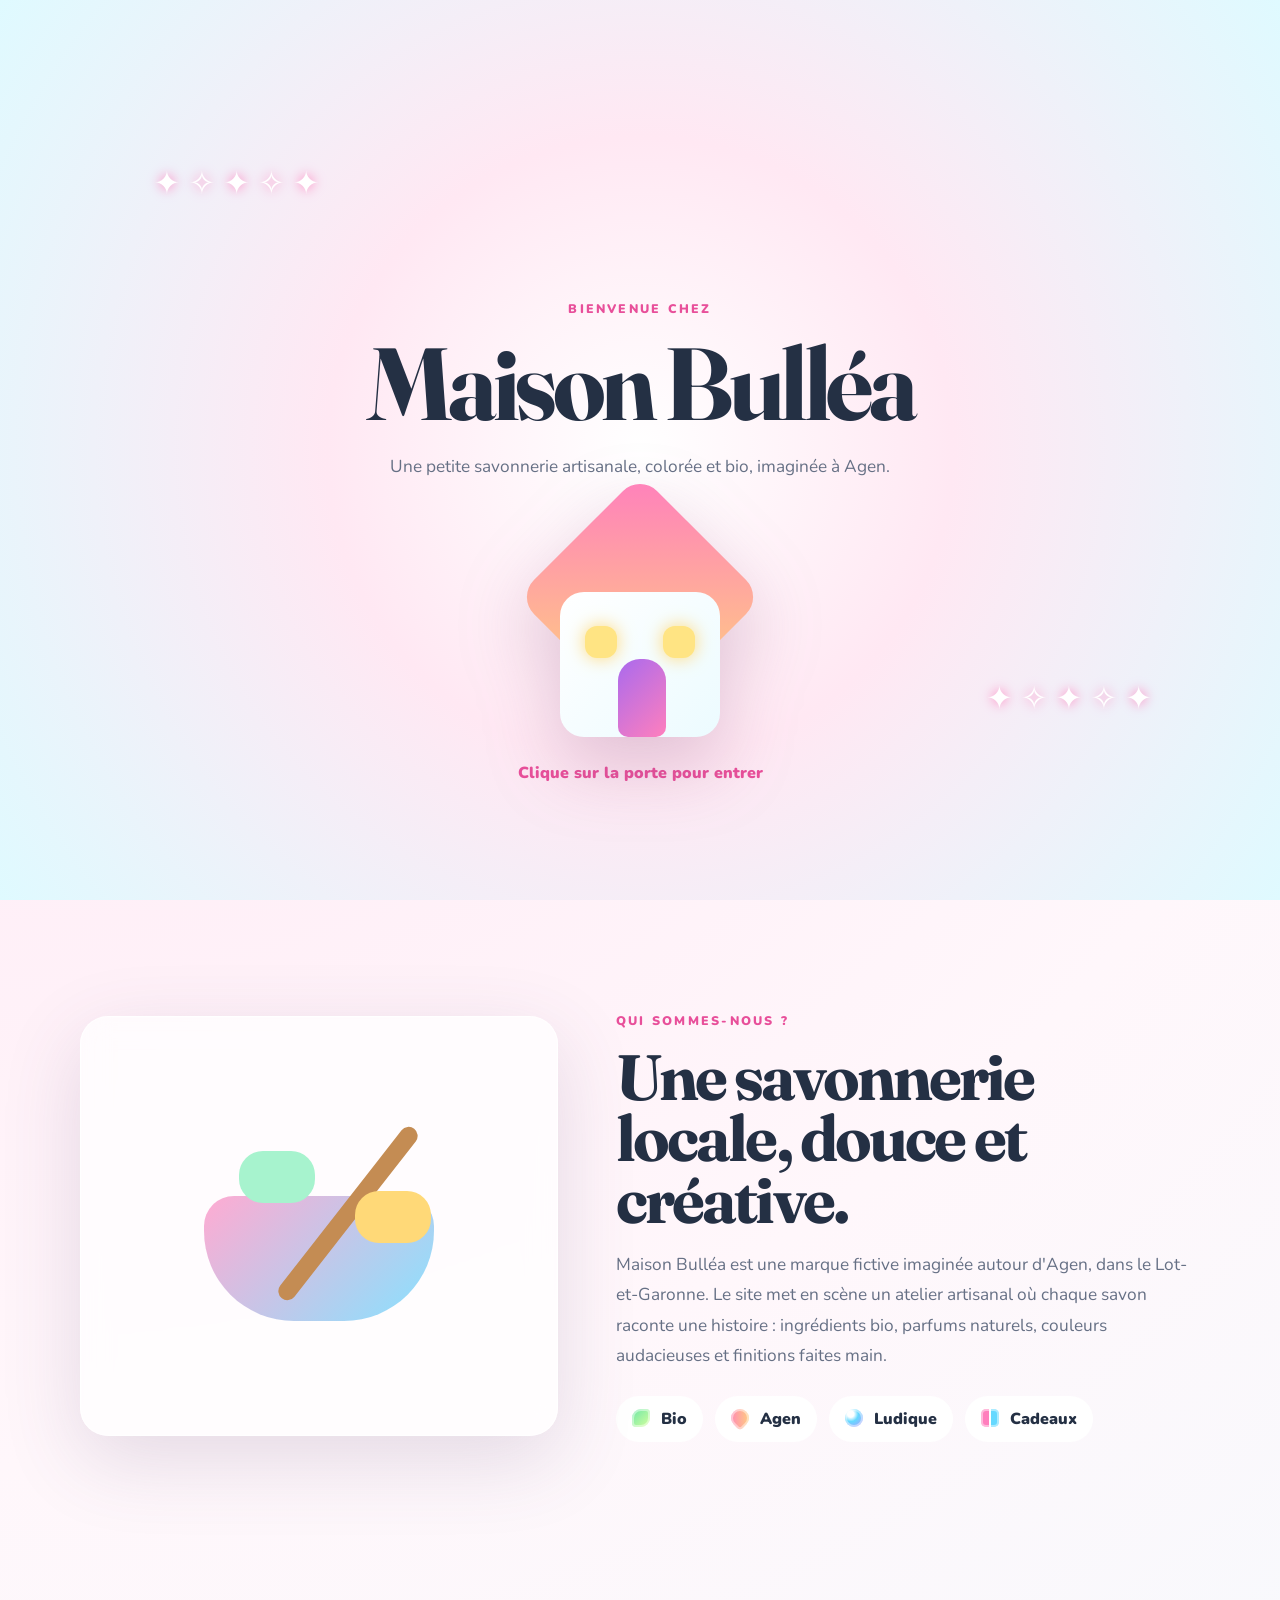
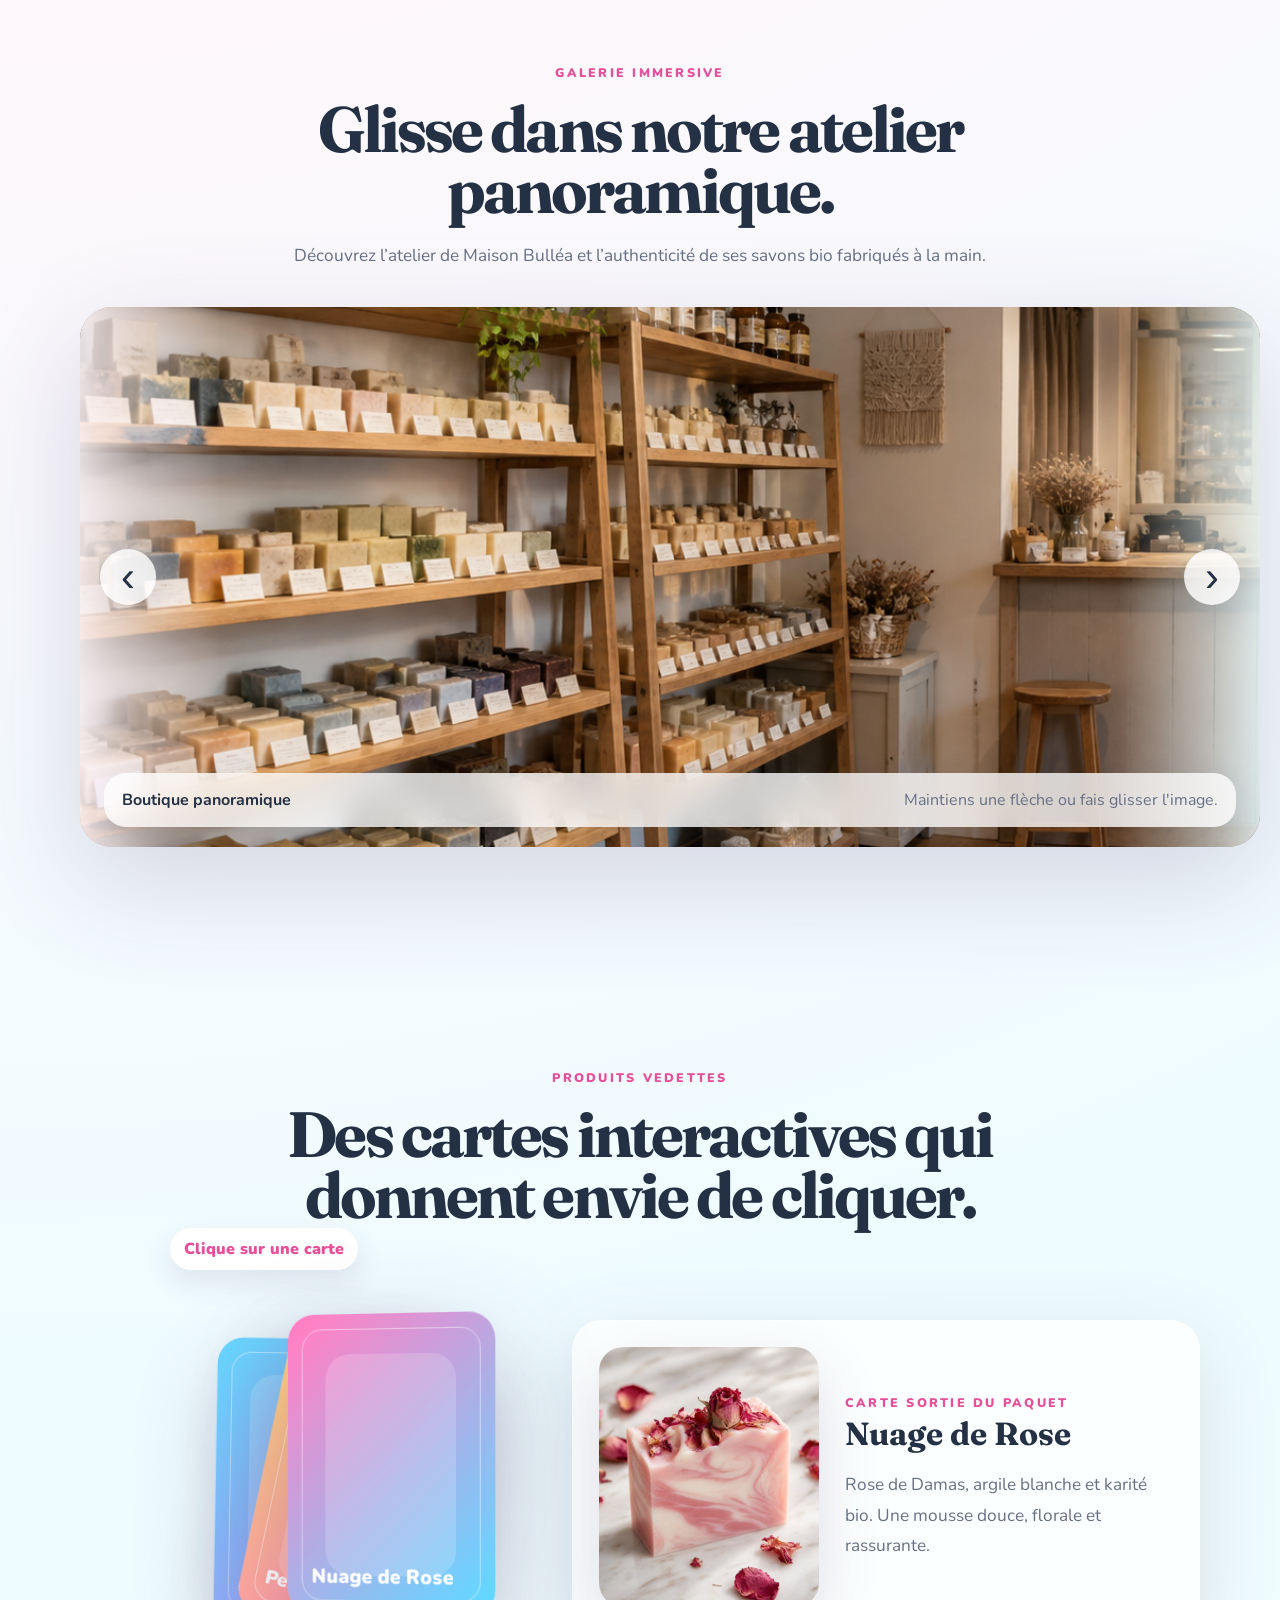
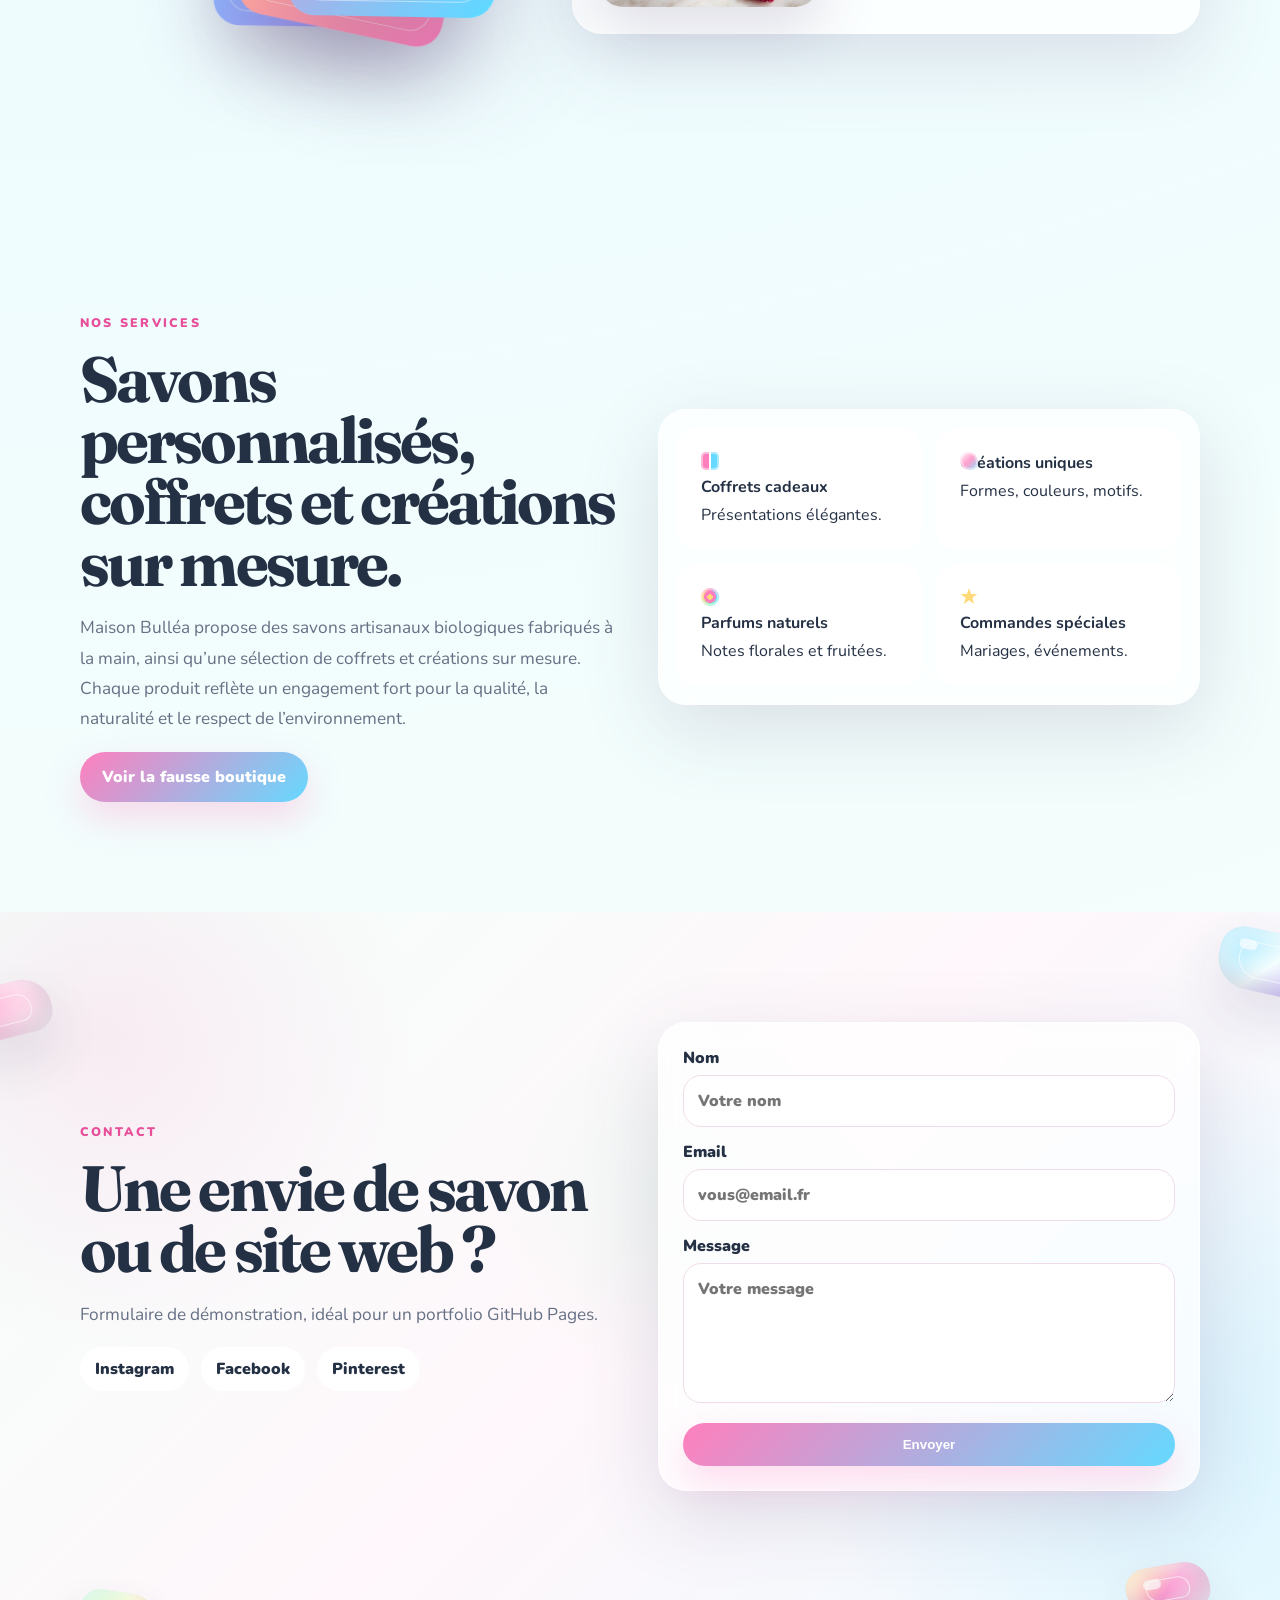
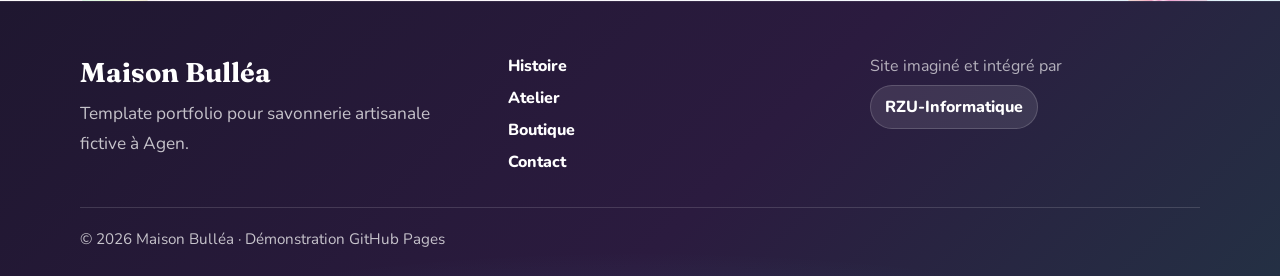
==== commit 7bb364d6: "Improve SEO metadata and public links" ====
--- a/index.html
+++ b/index.html
@@ -4,7 +4,19 @@
   <meta charset="utf-8" />
   <meta name="viewport" content="width=device-width, initial-scale=1" />
   <title>Maison Bulléa — Savons artisanaux à Agen</title>
-  <meta name="description" content="Maison Bulléa est une savonnerie artisanale bio située à environ 20 km d'Agen, spécialisée dans la fabrication de savons naturels à partir d'ingrédients biologiques soigneusement sélectionnés."/>
+  <meta name="description" content="Découvrez Maison Bulléa, un concept de savonnerie artisanale bio imaginé à Agen : savons naturels, coffrets colorés et créations faites main."/>
+  <link rel="canonical" href="https://rzu-it.github.io/maison-bullea.fr/">
+  <meta property="og:locale" content="fr_FR">
+  <meta property="og:type" content="website">
+  <meta property="og:title" content="Maison Bulléa — Savons artisanaux à Agen">
+  <meta property="og:description" content="Un concept coloré de savonnerie artisanale bio imaginé à Agen.">
+  <meta property="og:url" content="https://rzu-it.github.io/maison-bullea.fr/">
+  <meta property="og:image" content="https://rzu-it.github.io/maison-bullea.fr/assets/hero_savons_web.jpg">
+  <meta property="og:image:alt" content="Savons artisanaux colorés de Maison Bulléa">
+  <meta name="twitter:card" content="summary_large_image">
+  <meta name="twitter:title" content="Maison Bulléa — Savons artisanaux à Agen">
+  <meta name="twitter:description" content="Un concept coloré de savonnerie artisanale bio imaginé à Agen.">
+  <meta name="twitter:image" content="https://rzu-it.github.io/maison-bullea.fr/assets/hero_savons_web.jpg">
   <link rel="preconnect" href="https://fonts.googleapis.com">
   <link rel="preconnect" href="https://fonts.gstatic.com" crossorigin>
   <link href="https://fonts.googleapis.com/css2?family=Playfair+Display:ital,wght@0,400;0,600;0,700;1,400&family=Fraunces:wght@600;700;800&family=Nunito:wght@400;600;700;800&display=swap" rel="stylesheet">
@@ -170,9 +182,9 @@
         <div class="socials"><a href="#">Instagram</a><a href="#">Facebook</a><a href="#">Pinterest</a></div>
       </div>
       <form class="contact-form reveal" onsubmit="event.preventDefault(); alert('Formulaire de démonstration');">
-        <label>Nom<input type="text" placeholder="Votre nom"></label>
-        <label>Email<input type="email" placeholder="vous@email.fr"></label>
-        <label>Message<textarea placeholder="Votre message"></textarea></label>
+        <label>Nom<input type="text" name="name" placeholder="Votre nom" autocomplete="name" required></label>
+        <label>Email<input type="email" name="email" placeholder="vous@email.fr" autocomplete="email" required></label>
+        <label>Message<textarea name="message" placeholder="Votre message" minlength="10" maxlength="1500" required></textarea></label>
         <button class="btn primary" type="submit">Envoyer</button>
       </form>
     </section>
@@ -192,7 +204,7 @@
       </nav>
       <div class="footer-credit">
         <span>Site imaginé et intégré par</span>
-        <a href="#" aria-label="RZU Informatique">RZU-Informatique</a>
+        <a href="https://rzu-informatique.fr" aria-label="RZU Informatique">RZU-Informatique</a>
       </div>
     </div>
     <p class="footer-bottom">© 2026 Maison Bulléa · Démonstration GitHub Pages</p>
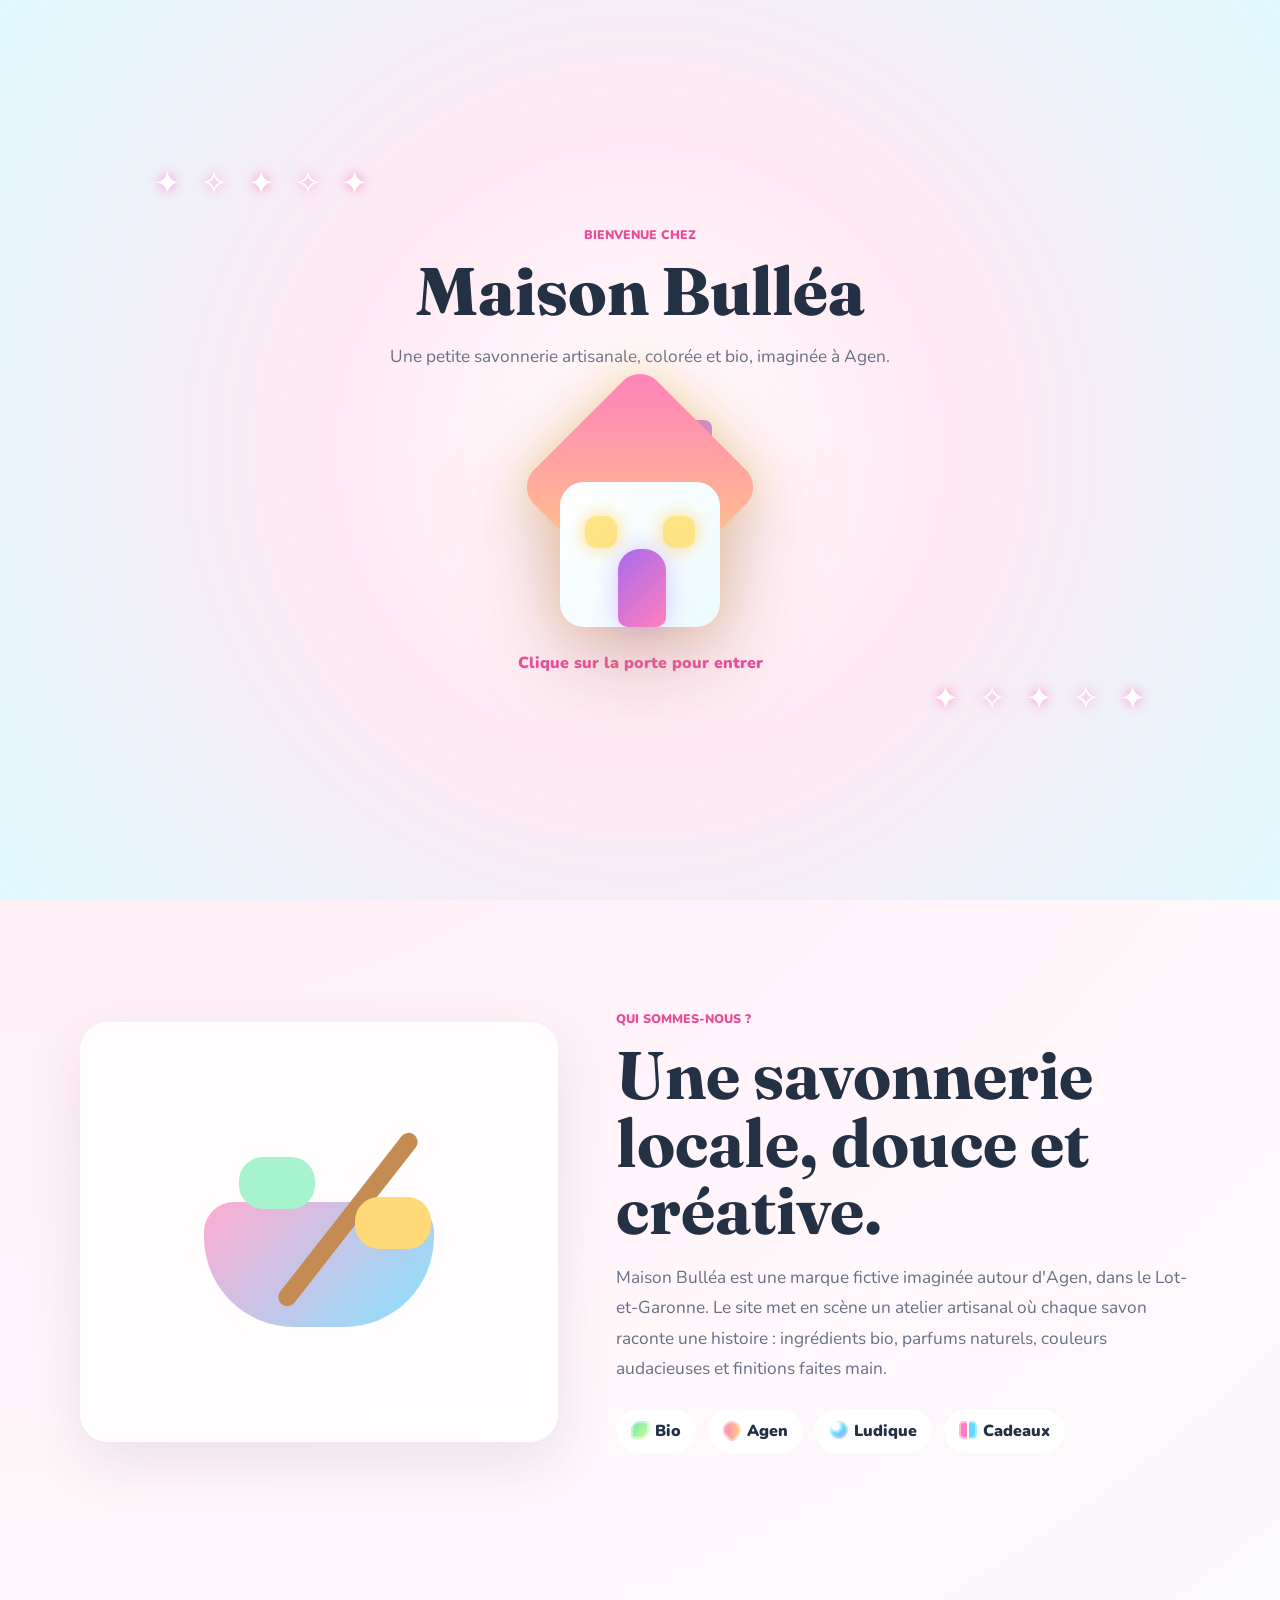
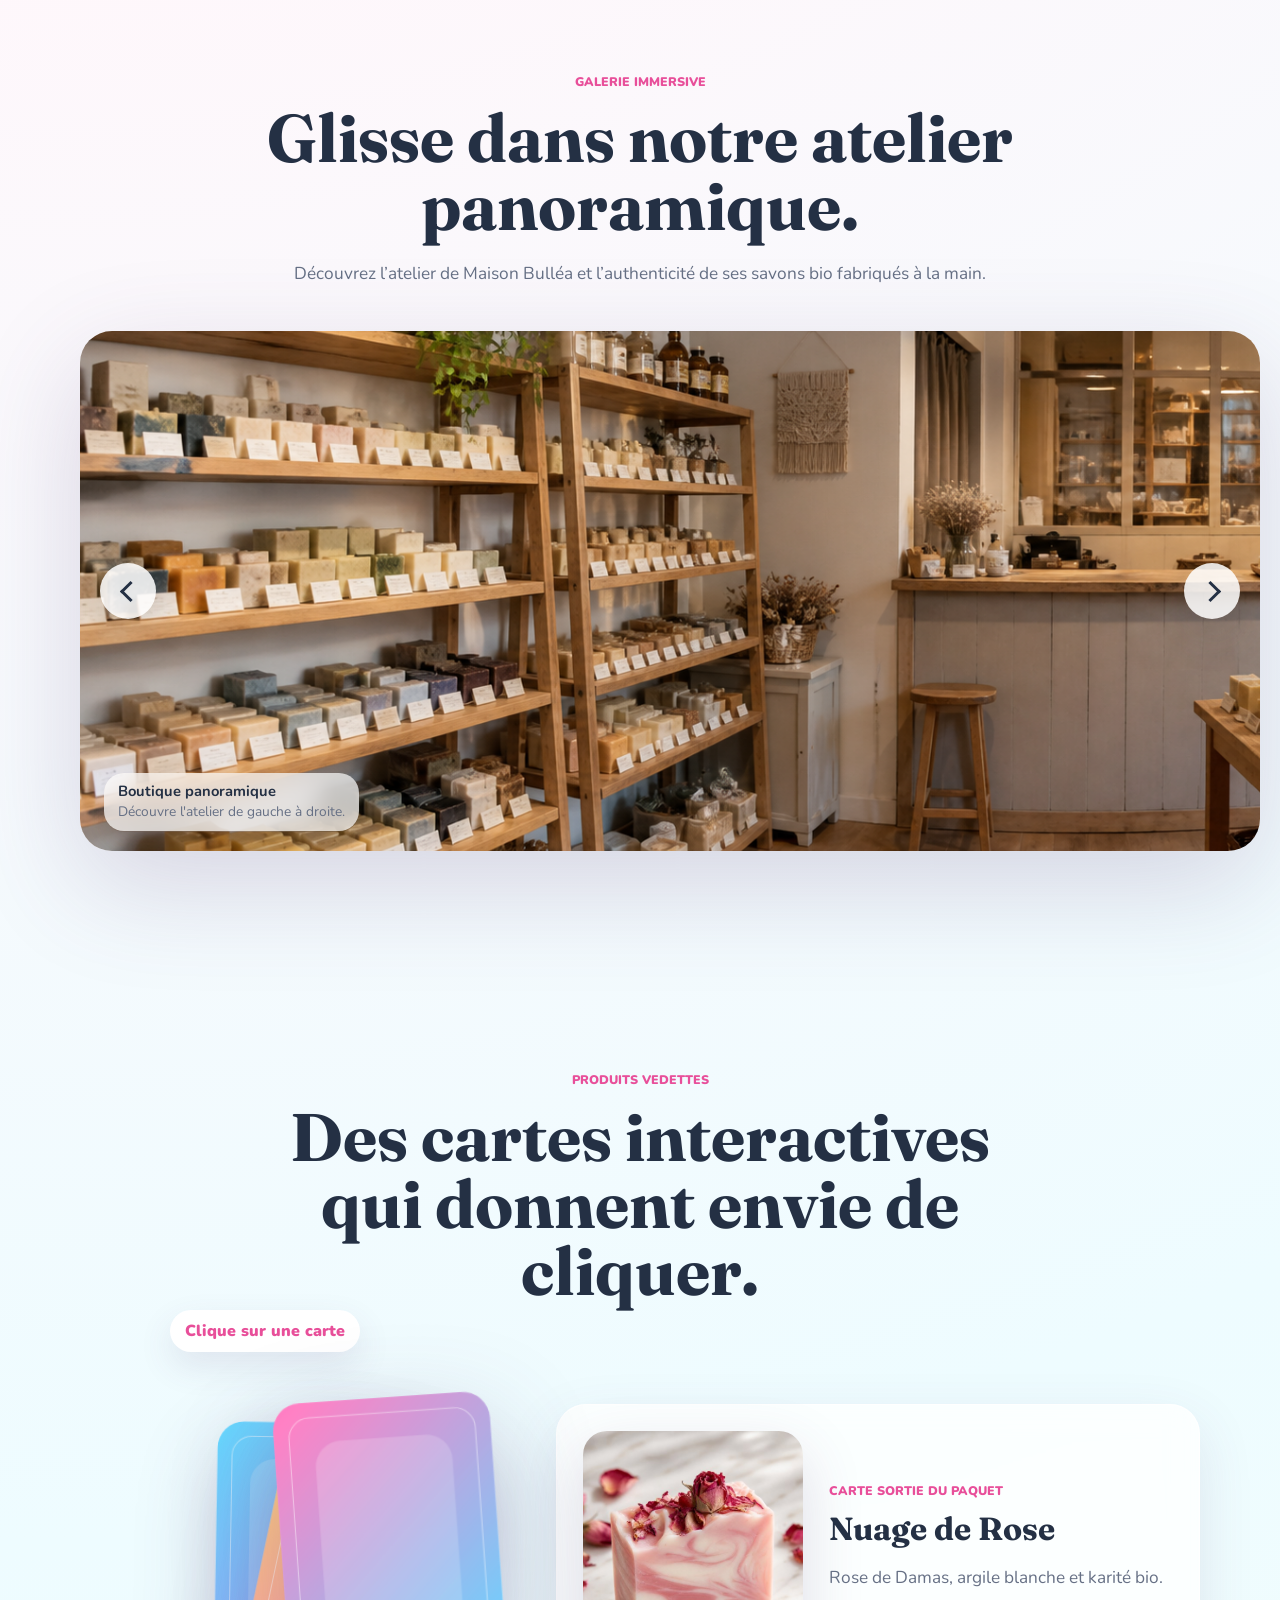
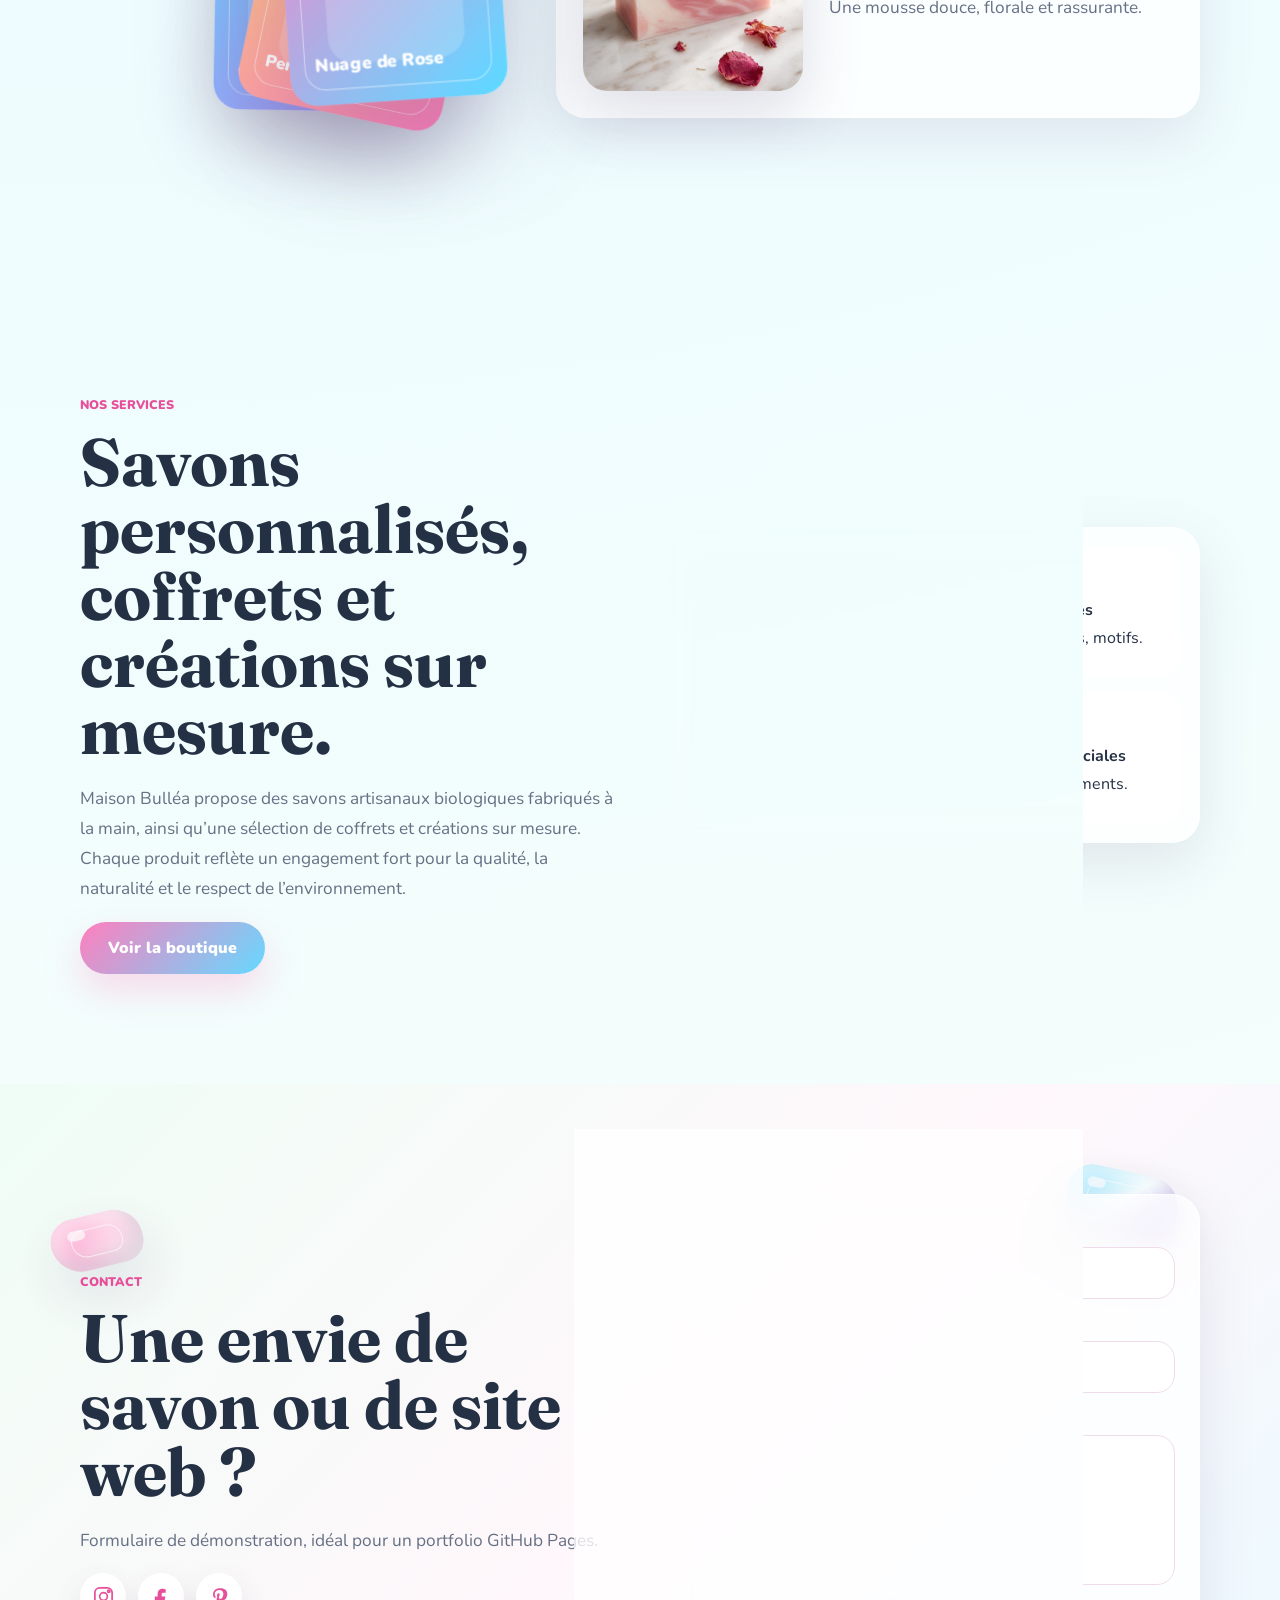
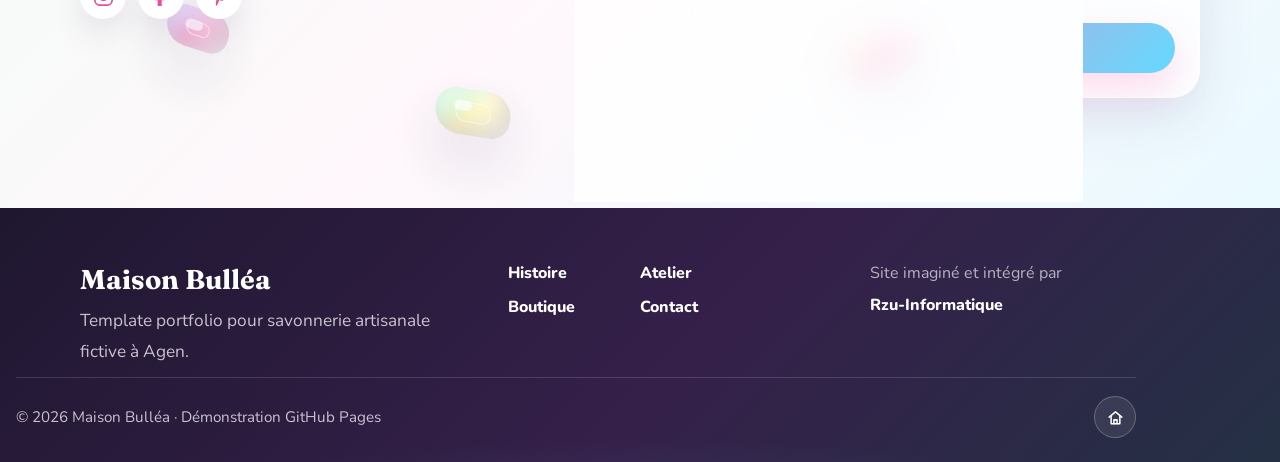
==== commit e65ff907: "Deploy redesigned Maison Bullea site" ====
--- a/index.html
+++ b/index.html
@@ -1,215 +1,504 @@
 <!doctype html>
 <html lang="fr">
-<head>
-  <meta charset="utf-8" />
-  <meta name="viewport" content="width=device-width, initial-scale=1" />
-  <title>Maison Bulléa — Savons artisanaux à Agen</title>
-  <meta name="description" content="Découvrez Maison Bulléa, un concept de savonnerie artisanale bio imaginé à Agen : savons naturels, coffrets colorés et créations faites main."/>
-  <link rel="canonical" href="https://rzu-it.github.io/maison-bullea.fr/">
-  <meta property="og:locale" content="fr_FR">
-  <meta property="og:type" content="website">
-  <meta property="og:title" content="Maison Bulléa — Savons artisanaux à Agen">
-  <meta property="og:description" content="Un concept coloré de savonnerie artisanale bio imaginé à Agen.">
-  <meta property="og:url" content="https://rzu-it.github.io/maison-bullea.fr/">
-  <meta property="og:image" content="https://rzu-it.github.io/maison-bullea.fr/assets/hero_savons_web.jpg">
-  <meta property="og:image:alt" content="Savons artisanaux colorés de Maison Bulléa">
-  <meta name="twitter:card" content="summary_large_image">
-  <meta name="twitter:title" content="Maison Bulléa — Savons artisanaux à Agen">
-  <meta name="twitter:description" content="Un concept coloré de savonnerie artisanale bio imaginé à Agen.">
-  <meta name="twitter:image" content="https://rzu-it.github.io/maison-bullea.fr/assets/hero_savons_web.jpg">
-  <link rel="preconnect" href="https://fonts.googleapis.com">
-  <link rel="preconnect" href="https://fonts.gstatic.com" crossorigin>
-  <link href="https://fonts.googleapis.com/css2?family=Playfair+Display:ital,wght@0,400;0,600;0,700;1,400&family=Fraunces:wght@600;700;800&family=Nunito:wght@400;600;700;800&display=swap" rel="stylesheet">
-  <link rel="stylesheet" href="assets/style.css" />
-</head>
-<body>
-  <canvas id="bubble-canvas" aria-hidden="true"></canvas>
-
-  <div class="intro" id="intro">
-    <div class="sparkle-field"></div>
-    <div class="intro-card">
-      <p class="eyebrow">Bienvenue chez</p>
-      <h1>Maison Bulléa</h1>
-      <p>Une petite savonnerie artisanale, colorée et bio, imaginée à Agen.</p>
-      <button class="house" id="enterSite" aria-label="Entrer dans le site en ouvrant la porte">
-        <span class="roof"></span>
-        <span class="chimney"></span>
-        <span class="walls">
-          <span class="window left"></span>
-          <span class="window right"></span>
-          <span class="door"></span>
-        </span>
-      </button>
-      <span class="hint">Clique sur la porte pour entrer</span>
-    </div>
-  </div>
-
-  <header class="navbar" id="navbar">
-    <a class="brand" href="index.html" aria-label="Maison Bulléa accueil"><span class="brand-flower" aria-hidden="true">✿</span> Maison Bulléa</a>
-    <button class="hamburger" id="hamburger" aria-label="Ouvrir le menu" aria-expanded="false"><span></span><span></span><span></span></button>
-    <nav class="nav-links" id="navLinks">
-      <a href="#histoire">Qui sommes-nous</a>
-      <a href="#panorama">Galerie</a>
-      <a href="#services">Services</a>
-      <a href="boutique.html">Boutique</a>
-      <a href="#contact" class="pill">Contact</a>
-    </nav>
-  </header>
-
-  <main>
-    <section class="hero section" id="top">
-      <div class="hero-copy reveal">
-        <div class="hero-badge">Fait main à Agen</div>
-        <h1 class="hero-title">
-          L'art du savon<br>
-          <em>artisanal bio</em>
-        </h1>
-        <p class="hero-desc">Des savons créés avec amour, des ingrédients naturels sélectionnés avec soin, pour prendre soin de vous et de la planète.</p>
-        <div class="hero-btns">
-          <a href="boutique.html" class="btn-primary">Découvrir la boutique</a>
-          <a href="#histoire" class="btn-secondary">Notre histoire</a>
-        </div>
-        <div class="hero-stats">
-          <div class="stat"><span class="stat-num">100%</span><span class="stat-label">Bio</span></div>
-          <div class="stat-sep">·</div>
-          <div class="stat"><span class="stat-num">Fait</span><span class="stat-label">Main</span></div>
-          <div class="stat-sep">·</div>
-          <div class="stat"><span class="stat-num">Agen</span><span class="stat-label">Lot-et-Garonne</span></div>
-        </div>
+  <head>
+    <meta charset="utf-8" />
+    <meta name="viewport" content="width=device-width, initial-scale=1" />
+    <meta name="robots" content="index, follow" />
+    <meta name="theme-color" content="#fff0f7" />
+    <title>Maison Bulléa — Savons artisanaux à Agen</title>
+    <meta
+      name="description"
+      content="Découvrez Maison Bulléa, un concept de savonnerie artisanale bio imaginé à Agen : savons naturels, coffrets colorés et créations faites main."
+    />
+    <link rel="canonical" href="https://rzu-it.github.io/maison-bullea.fr/" />
+    <meta property="og:locale" content="fr_FR" />
+    <meta property="og:type" content="website" />
+    <meta property="og:site_name" content="Maison Bulléa" />
+    <meta
+      property="og:title"
+      content="Maison Bulléa — Savons artisanaux à Agen"
+    />
+    <meta
+      property="og:description"
+      content="Un concept coloré de savonnerie artisanale bio imaginé à Agen."
+    />
+    <meta
+      property="og:url"
+      content="https://rzu-it.github.io/maison-bullea.fr/"
+    />
+    <meta
+      property="og:image"
+      content="https://rzu-it.github.io/maison-bullea.fr/assets/images/hero_savons_web.jpg"
+    />
+    <meta
+      property="og:image:alt"
+      content="Savons artisanaux colorés de Maison Bulléa"
+    />
+    <meta name="twitter:card" content="summary_large_image" />
+    <meta
+      name="twitter:title"
+      content="Maison Bulléa — Savons artisanaux à Agen"
+    />
+    <meta
+      name="twitter:description"
+      content="Un concept coloré de savonnerie artisanale bio imaginé à Agen."
+    />
+    <meta
+      name="twitter:image"
+      content="https://rzu-it.github.io/maison-bullea.fr/assets/images/hero_savons_web.jpg"
+    />
+    <link rel="preconnect" href="https://fonts.googleapis.com" />
+    <link rel="preconnect" href="https://fonts.gstatic.com" crossorigin />
+    <link
+      href="https://fonts.googleapis.com/css2?family=Playfair+Display:ital,wght@0,400;0,600;0,700;1,400&family=Fraunces:wght@600;700;800&family=Nunito:wght@400;600;700;800&display=swap"
+      rel="stylesheet"
+    />
+    <link rel="stylesheet" href="assets/styles/base.css" />
+    <link rel="stylesheet" href="assets/styles/navigation.css" />
+    <link rel="stylesheet" href="assets/styles/hero.css" />
+    <link rel="stylesheet" href="assets/styles/histoire.css" />
+    <link rel="stylesheet" href="assets/styles/panorama.css" />
+    <link rel="stylesheet" href="assets/styles/produits.css" />
+    <link rel="stylesheet" href="assets/styles/services.css" />
+    <link rel="stylesheet" href="assets/styles/contact.css" />
+    <link rel="stylesheet" href="assets/styles/boutique.css" />
+    <link rel="stylesheet" href="assets/styles/footer.css" />
+    <link rel="stylesheet" href="assets/styles/intro.css" />
+    <link rel="stylesheet" href="assets/styles/responsive.css" />
+  </head>
+  <body>
+    <a class="skip-link" href="#main-content">Aller au contenu</a>
+    <canvas id="bubble-canvas" aria-hidden="true"></canvas>
+
+    <div
+      class="intro"
+      id="intro"
+      role="dialog"
+      aria-modal="true"
+      aria-labelledby="introTitle"
+    >
+      <div class="sparkle-field" aria-hidden="true">
+        <span></span><span></span><span></span><span></span><span></span>
+        <span></span><span></span><span></span><span></span><span></span>
+        <span></span><span></span><span></span><span></span>
       </div>
-      <div class="soap-stage reveal" data-tilt>
-        <div class="soap soap-a"><span></span></div>
-        <div class="soap soap-b"><span></span></div>
-        <div class="soap soap-c"><span></span></div>
-        <div class="soap soap-d"><span></span></div>
-        <div class="orb orb-a"></div>
-        <div class="orb orb-b"></div>
-      </div>
-      <div class="scroll-indicator">
-        <div class="scroll-dot"></div>
-        <span>Découvrir</span>
-      </div>
-    </section>
-
-    <section class="section split" id="histoire">
-      <div class="photo-card reveal">
-        <div class="artisan-illustration">
-          <div class="bowl"></div><div class="spoon"></div><div class="tiny-soap one"></div><div class="tiny-soap two"></div>
-        </div>
-      </div>
-      <div class="reveal">
-        <p class="eyebrow">Qui sommes-nous ?</p>
-        <h2>Une savonnerie locale, douce et créative.</h2>
-        <p>Maison Bulléa est une marque fictive imaginée autour d'Agen, dans le Lot-et-Garonne. Le site met en scène un atelier artisanal où chaque savon raconte une histoire : ingrédients bio, parfums naturels, couleurs audacieuses et finitions faites main.</p>
-        <div class="values">
-          <span><i class="mini-icon leaf"></i> Bio</span><span><i class="mini-icon pin"></i> Agen</span><span><i class="mini-icon bubble"></i> Ludique</span><span><i class="mini-icon gift"></i> Cadeaux</span>
-        </div>
-      </div>
-    </section>
-
-    <section class="section" id="panorama">
-      <div class="center reveal">
-        <p class="eyebrow">Galerie immersive</p>
-        <h2>Glisse dans notre atelier panoramique.</h2>
-        <p>Découvrez l’atelier de Maison Bulléa et l’authenticité de ses savons bio fabriqués à la main.</p>
-      </div>
-      <div class="atelier-viewer shop-panorama reveal" id="atelierViewer" aria-label="Boutique panoramique interactive">
-        <button class="atelier-arrow left" type="button" data-pan="-1" aria-label="Voir la gauche de l'atelier">‹</button>
-        <div class="atelier-window">
-          <img class="shop-panorama-img" src="assets/images/boutique_panorama_realiste.png" alt="Boutique artisanale réaliste avec savons faits main" draggable="false">
-        </div>
-        <button class="atelier-arrow right" type="button" data-pan="1" aria-label="Voir la droite de l'atelier">›</button>
-        <div class="atelier-caption">
-          <strong>Boutique panoramique</strong>
-          <span>Maintiens une flèche ou fais glisser l'image.</span>
-        </div>
-      </div>
-    </section>
-
-    <section class="section" id="produits">
-      <div class="center reveal">
-        <p class="eyebrow">Produits vedettes</p>
-        <h2>Des cartes interactives qui donnent envie de cliquer.</h2>
-      </div>
-      <div class="card-deck reveal" id="cardDeck" aria-label="Paquet de cartes produits interactif">
-        <button class="deck-card card-one active" type="button" data-title="Nuage de Rose" data-text="Rose de Damas, argile blanche et karité bio. Une mousse douce, florale et rassurante." data-img="assets/images/savon_nuage_rose_web.jpg">
-          <span>Nuage de Rose</span>
+      <div class="classic-sparkles" aria-hidden="true"></div>
+      <div class="intro-card">
+        <p class="eyebrow">Bienvenue chez</p>
+        <p class="intro-title" id="introTitle">Maison Bulléa</p>
+        <p>
+          Une petite savonnerie artisanale, colorée et bio, imaginée à Agen.
+        </p>
+        <button
+          class="house"
+          id="enterSite"
+          type="button"
+          aria-label="Entrer dans le site en ouvrant la porte"
+        >
+          <span class="roof"></span>
+          <span class="chimney"></span>
+          <span class="walls">
+            <span class="window left"></span>
+            <span class="window right"></span>
+            <span class="door"></span>
+          </span>
         </button>
-        <button class="deck-card card-two" type="button" data-title="Océan Turquoise" data-text="Algues marines, sel de mer et coco vierge. Un savon frais avec une vraie énergie marine." data-img="assets/images/savon_ocean_turquoise_web.jpg">
-          <span>Océan Turquoise</span>
-        </button>
-        <button class="deck-card card-three" type="button" data-title="Perle d'Agen" data-text="Miel local, huile de prune et reflets dorés. La carte signature du lot." data-img="assets/images/savon_perle_agen_web.jpg">
-          <span>Perle d'Agen</span>
-        </button>
-        <article class="deck-preview">
-          <img src="assets/images/savon_nuage_rose_web.jpg" alt="Savon sélectionné" id="deckPreviewImg">
-          <div>
-            <p class="eyebrow">Carte sortie du paquet</p>
-            <h3 id="deckPreviewTitle">Nuage de Rose</h3>
-            <p id="deckPreviewText">Rose de Damas, argile blanche et karité bio. Une mousse douce, florale et rassurante.</p>
-          </div>
-        </article>
-      </div>
-    </section>
-
-    <section class="section services" id="services">
-      <div class="reveal">
-        <p class="eyebrow">Nos services</p>
-        <h2>Savons personnalisés, coffrets et créations sur mesure.</h2>
-        <p>Maison Bulléa propose des savons artisanaux biologiques fabriqués à la main, ainsi qu’une sélection de coffrets et créations sur mesure. Chaque produit reflète un engagement fort pour la qualité, la naturalité et le respect de l’environnement.</p>
-        <a class="btn primary" href="boutique.html">Voir la fausse boutique</a>
-      </div>
-      <div class="service-grid reveal">
-        <div><i class="mini-icon gift"></i> <strong>Coffrets cadeaux</strong><span>Présentations élégantes.</span></div>
-        <div><i class="mini-icon soap"></i> <strong>Créations uniques</strong><span>Formes, couleurs, motifs.</span></div>
-        <div><i class="mini-icon flower"></i> <strong>Parfums naturels</strong><span>Notes florales et fruitées.</span></div>
-        <div><i class="mini-icon star"></i> <strong>Commandes spéciales</strong><span>Mariages, événements.</span></div>
-      </div>
-    </section>
-
-    <section class="section contact" id="contact">
-      <div class="contact-soaps" aria-hidden="true">
-        <span class="contact-soap soap-rose"></span>
-        <span class="contact-soap soap-blue"></span>
-        <span class="contact-soap soap-mint"></span>
-        <span class="contact-soap soap-gold"></span>
-        <span class="contact-soap soap-violet"></span>
-      </div>
-      <div class="reveal">
-        <p class="eyebrow">Contact</p>
-        <h2>Une envie de savon ou de site web ?</h2>
-        <p>Formulaire de démonstration, idéal pour un portfolio GitHub Pages.</p>
-        <div class="socials"><a href="#">Instagram</a><a href="#">Facebook</a><a href="#">Pinterest</a></div>
-      </div>
-      <form class="contact-form reveal" onsubmit="event.preventDefault(); alert('Formulaire de démonstration');">
-        <label>Nom<input type="text" name="name" placeholder="Votre nom" autocomplete="name" required></label>
-        <label>Email<input type="email" name="email" placeholder="vous@email.fr" autocomplete="email" required></label>
-        <label>Message<textarea name="message" placeholder="Votre message" minlength="10" maxlength="1500" required></textarea></label>
-        <button class="btn primary" type="submit">Envoyer</button>
-      </form>
-    </section>
-  </main>
-
-  <footer class="site-footer">
-    <div class="footer-inner">
-      <div>
-        <strong>Maison Bulléa</strong>
-        <p>Template portfolio pour savonnerie artisanale fictive à Agen.</p>
-      </div>
-      <nav aria-label="Navigation footer">
-        <a href="#histoire">Histoire</a>
-        <a href="#panorama">Atelier</a>
-        <a href="boutique.html">Boutique</a>
-        <a href="#contact">Contact</a>
-      </nav>
-      <div class="footer-credit">
-        <span>Site imaginé et intégré par</span>
-        <a href="https://rzu-informatique.fr" aria-label="RZU Informatique">RZU-Informatique</a>
+        <span class="hint">Clique sur la porte pour entrer</span>
       </div>
     </div>
-    <p class="footer-bottom">© 2026 Maison Bulléa · Démonstration GitHub Pages</p>
-  </footer>
-
-  <script src="assets/app.js"></script>
-</body>
+
+    <header class="navbar" id="navbar">
+      <a class="brand" href="index.html#top" aria-label="Accueil Maison Bulléa">
+        <span class="brand-flower" aria-hidden="true">✿</span>
+        Maison Bulléa
+      </a>
+      <button
+        class="hamburger"
+        id="hamburger"
+        type="button"
+        aria-label="Ouvrir le menu"
+        aria-controls="navLinks"
+        aria-expanded="false"
+      >
+        <span></span><span></span><span></span>
+      </button>
+      <nav class="nav-links" id="navLinks" aria-label="Navigation principale">
+        <a href="#histoire">Qui sommes-nous</a>
+        <a href="#panorama">Galerie</a>
+        <a href="#services">Services</a>
+        <a href="boutique.html" class="nav-shop-link" aria-label="Boutique">
+          <span class="nav-shop-icon" aria-hidden="true"
+            ><svg viewBox="0 0 24 24" focusable="false">
+              <path d="M7 9V7a5 5 0 0 1 10 0v2" />
+              <path d="M5.5 8.5h13l1 11H4.5l1-11Z" /></svg
+          ></span>
+          <span class="nav-label">Boutique</span>
+        </a>
+        <a href="#contact" class="pill nav-contact-link" aria-label="Contact">
+          <span class="nav-contact-icon" aria-hidden="true"
+            ><svg viewBox="0 0 24 24" focusable="false">
+              <path d="M4.5 6.5h15v11h-15z" />
+              <path d="m5 7 7 6 7-6" /></svg
+          ></span>
+          <span class="nav-label">Contact</span>
+        </a>
+      </nav>
+    </header>
+
+    <main id="main-content" tabindex="-1">
+      <section class="hero section" id="top" tabindex="-1">
+        <div class="hero-copy reveal">
+          <div class="hero-badge">Fait main à Agen</div>
+          <h1 class="hero-title">L'art du savon<br /><em>artisanal bio</em></h1>
+          <p class="hero-desc">
+            Des savons créés avec amour, des ingrédients naturels sélectionnés
+            avec soin, pour prendre soin de vous et de la planète.
+          </p>
+          <div class="hero-btns">
+            <a href="boutique.html" class="btn-primary"
+              >Découvrir la boutique</a
+            >
+            <a href="#histoire" class="btn-secondary">Notre histoire</a>
+          </div>
+          <div class="hero-stats" aria-label="Valeurs de Maison Bulléa">
+            <div class="stat">
+              <span class="stat-num">100%</span
+              ><span class="stat-label">Bio</span>
+            </div>
+            <span class="stat-sep" aria-hidden="true">·</span>
+            <div class="stat">
+              <span class="stat-num">Fait</span
+              ><span class="stat-label">Main</span>
+            </div>
+            <span class="stat-sep" aria-hidden="true">·</span>
+            <div class="stat">
+              <span class="stat-num">Agen</span
+              ><span class="stat-label">Lot-et-Garonne</span>
+            </div>
+          </div>
+        </div>
+        <div class="scroll-indicator" aria-hidden="true">
+          <div class="scroll-dot"></div>
+          <span>Découvrir</span>
+        </div>
+      </section>
+
+      <section class="section split" id="histoire">
+        <div class="photo-card reveal" aria-hidden="true">
+          <div class="artisan-illustration">
+            <div class="bowl"></div>
+            <div class="spoon"></div>
+            <div class="tiny-soap one"></div>
+            <div class="tiny-soap two"></div>
+          </div>
+        </div>
+        <div class="reveal">
+          <p class="eyebrow">Qui sommes-nous ?</p>
+          <h2>Une savonnerie locale, douce et créative.</h2>
+          <p>
+            Maison Bulléa est une marque fictive imaginée autour d'Agen, dans le
+            Lot-et-Garonne. Le site met en scène un atelier artisanal où chaque
+            savon raconte une histoire : ingrédients bio, parfums naturels,
+            couleurs audacieuses et finitions faites main.
+          </p>
+          <div class="values" aria-label="Valeurs">
+            <span><i class="mini-icon leaf" aria-hidden="true"></i>Bio</span>
+            <span><i class="mini-icon pin" aria-hidden="true"></i>Agen</span>
+            <span
+              ><i class="mini-icon bubble" aria-hidden="true"></i>Ludique</span
+            >
+            <span
+              ><i class="mini-icon gift" aria-hidden="true"></i>Cadeaux</span
+            >
+          </div>
+        </div>
+      </section>
+
+      <section class="section" id="panorama">
+        <div class="center reveal">
+          <p class="eyebrow">Galerie immersive</p>
+          <h2>Glisse dans notre atelier panoramique.</h2>
+          <p id="panoramaHelp">
+            Découvrez l’atelier de Maison Bulléa et l’authenticité de ses savons
+            bio fabriqués à la main.
+          </p>
+        </div>
+        <div
+          class="atelier-viewer reveal"
+          id="atelierViewer"
+          role="region"
+          aria-label="Boutique panoramique interactive"
+          aria-describedby="panoramaHelp"
+        >
+          <button
+            class="atelier-arrow left"
+            type="button"
+            data-pan="-1"
+            aria-label="Voir la gauche de l'atelier"
+          ></button>
+          <div class="atelier-window" tabindex="0">
+            <img
+              class="shop-panorama-img"
+              src="assets/images/boutique_panorama_realiste.png"
+              alt="Boutique artisanale avec savons faits main"
+              width="1999"
+              height="787"
+              loading="lazy"
+              decoding="async"
+              draggable="false"
+            />
+          </div>
+          <button
+            class="atelier-arrow right"
+            type="button"
+            data-pan="1"
+            aria-label="Voir la droite de l'atelier"
+          ></button>
+          <div class="atelier-caption">
+            <strong>Boutique panoramique</strong>
+            <span>Découvre l'atelier de gauche à droite.</span>
+          </div>
+        </div>
+      </section>
+
+      <section class="section" id="produits">
+        <div class="center reveal">
+          <p class="eyebrow">Produits vedettes</p>
+          <h2>Des cartes interactives qui donnent envie de cliquer.</h2>
+        </div>
+        <div
+          class="card-deck reveal"
+          id="cardDeck"
+          role="group"
+          aria-label="Sélection de savons"
+        >
+          <button
+            class="deck-card card-one active"
+            type="button"
+            aria-pressed="true"
+            data-title="Nuage de Rose"
+            data-text="Rose de Damas, argile blanche et karité bio. Une mousse douce, florale et rassurante."
+            data-img="assets/images/savon_nuage_rose_web.jpg"
+          >
+            <span>Nuage de Rose</span>
+          </button>
+          <button
+            class="deck-card card-two"
+            type="button"
+            aria-pressed="false"
+            data-title="Océan Turquoise"
+            data-text="Algues marines, sel de mer et coco vierge. Un savon frais avec une vraie énergie marine."
+            data-img="assets/images/savon_ocean_turquoise_web.jpg"
+          >
+            <span>Océan Turquoise</span>
+          </button>
+          <button
+            class="deck-card card-three"
+            type="button"
+            aria-pressed="false"
+            data-title="Perle d'Agen"
+            data-text="Miel local, huile de prune et reflets dorés. La carte signature du lot."
+            data-img="assets/images/savon_perle_agen_web.jpg"
+          >
+            <span>Perle d'Agen</span>
+          </button>
+          <article class="deck-preview" aria-live="polite">
+            <img
+              src="assets/images/savon_nuage_rose_web.jpg"
+              alt="Savon Nuage de Rose"
+              width="600"
+              height="600"
+              id="deckPreviewImg"
+            />
+            <div>
+              <p class="eyebrow">Carte sortie du paquet</p>
+              <h3 id="deckPreviewTitle">Nuage de Rose</h3>
+              <p id="deckPreviewText">
+                Rose de Damas, argile blanche et karité bio. Une mousse douce,
+                florale et rassurante.
+              </p>
+            </div>
+          </article>
+        </div>
+      </section>
+
+      <section class="section services" id="services">
+        <div class="reveal">
+          <p class="eyebrow">Nos services</p>
+          <h2>Savons personnalisés, coffrets et créations sur mesure.</h2>
+          <p>
+            Maison Bulléa propose des savons artisanaux biologiques fabriqués à
+            la main, ainsi qu’une sélection de coffrets et créations sur mesure.
+            Chaque produit reflète un engagement fort pour la qualité, la
+            naturalité et le respect de l’environnement.
+          </p>
+          <a class="btn primary shop-cta" href="boutique.html"
+            >Voir la boutique</a
+          >
+        </div>
+        <div class="service-grid reveal">
+          <article>
+            <i class="mini-icon gift" aria-hidden="true"></i
+            ><strong>Coffrets cadeaux</strong
+            ><span>Présentations élégantes.</span>
+          </article>
+          <article>
+            <i class="mini-icon creation" aria-hidden="true"></i
+            ><strong>Créations uniques</strong
+            ><span>Formes, couleurs, motifs.</span>
+          </article>
+          <article>
+            <i class="mini-icon flower" aria-hidden="true"></i
+            ><strong>Parfums naturels</strong
+            ><span>Notes florales et fruitées.</span>
+          </article>
+          <article>
+            <i class="mini-icon star" aria-hidden="true"></i
+            ><strong>Commandes spéciales</strong
+            ><span>Mariages, événements.</span>
+          </article>
+        </div>
+      </section>
+
+      <section class="section contact" id="contact">
+        <div class="contact-soaps" aria-hidden="true">
+          <span class="contact-soap soap-rose"></span>
+          <span class="contact-soap soap-blue"></span>
+          <span class="contact-soap soap-mint"></span>
+          <span class="contact-soap soap-gold"></span>
+          <span class="contact-soap soap-violet"></span>
+        </div>
+        <div class="reveal">
+          <p class="eyebrow">Contact</p>
+          <h2>Une envie de savon ou de site web ?</h2>
+          <p>
+            Formulaire de démonstration, idéal pour un portfolio GitHub Pages.
+          </p>
+          <div class="socials" aria-label="Réseaux sociaux de démonstration">
+            <a
+              href="https://www.instagram.com/"
+              target="_blank"
+              rel="noopener noreferrer"
+              ><svg viewBox="0 0 24 24" aria-hidden="true" focusable="false">
+                <rect x="3" y="3" width="18" height="18" rx="5" />
+                <circle cx="12" cy="12" r="4" />
+                <circle cx="17.5" cy="6.5" r="1.2" /></svg
+              ><span class="sr-only">Instagram</span></a
+            >
+            <a
+              href="https://www.facebook.com/"
+              target="_blank"
+              rel="noopener noreferrer"
+              ><svg viewBox="0 0 24 24" aria-hidden="true" focusable="false">
+                <path
+                  d="M14 8h2.4V4.6A13 13 0 0 0 13.3 4C10.2 4 8 5.9 8 9.3V12H5v3.8h3V22h4.2v-6.2h3.1L16 12h-3.8V9.7c0-1.1.3-1.7 1.8-1.7Z"
+                /></svg
+              ><span class="sr-only">Facebook</span></a
+            >
+            <a
+              href="https://www.pinterest.fr/"
+              target="_blank"
+              rel="noopener noreferrer"
+              ><svg viewBox="0 0 24 24" aria-hidden="true" focusable="false">
+                <path
+                  d="M12.2 3.5c-4.1 0-7 2.8-7 6.5 0 2.3 1.3 3.7 2.2 3.7.4 0 .6-1.1.6-1.4 0-.4-1-1.2-1-2.7 0-2.7 2-4.5 4.8-4.5 2.4 0 4.2 1.4 4.2 3.9 0 1.9-.8 5.5-3.2 5.5-.9 0-1.7-.7-1.5-1.6.3-1.1.9-2.3.9-3.1 0-2-2.8-1.6-2.8.9 0 .8.3 1.3.3 1.3l-1.4 5.8c-.4 1.7.1 3.8.1 4 .1.1.2.1.3 0 .1-.2 1.8-2.2 2.3-3.8.2-.5.8-3 .8-3 .4.8 1.4 1.4 2.6 1.4 3.4 0 5.7-3.1 5.7-7.2 0-3.1-2.6-5.7-6.9-5.7Z"
+                /></svg
+              ><span class="sr-only">Pinterest</span></a
+            >
+          </div>
+        </div>
+        <form class="contact-form reveal" id="contactForm">
+          <div class="form-field">
+            <label for="contactName">Nom</label>
+            <input
+              id="contactName"
+              type="text"
+              name="name"
+              placeholder="Votre nom"
+              autocomplete="name"
+              minlength="2"
+              maxlength="15"
+              required
+            />
+          </div>
+          <div class="form-field">
+            <label for="contactEmail">Email</label>
+            <input
+              id="contactEmail"
+              type="email"
+              name="email"
+              placeholder="vous@email.fr"
+              autocomplete="email"
+              maxlength="25"
+              required
+            />
+          </div>
+          <div class="form-field">
+            <label for="contactMessage">Message</label>
+            <textarea
+              id="contactMessage"
+              name="message"
+              placeholder="Votre message"
+              minlength="10"
+              maxlength="150"
+              rows="5"
+              required
+            ></textarea>
+            <small class="field-limit">150 caracteres maximum</small>
+          </div>
+          <button class="btn primary" type="submit">Envoyer</button>
+          <p
+            class="form-status"
+            id="contactStatus"
+            role="status"
+            tabindex="-1"
+            hidden
+          >
+            Formulaire de démonstration : aucun message n'a été envoyé.
+          </p>
+        </form>
+      </section>
+    </main>
+
+    <footer class="site-footer">
+      <div class="footer-inner">
+        <div>
+          <strong>Maison Bulléa</strong>
+          <p>Template portfolio pour savonnerie artisanale fictive à Agen.</p>
+        </div>
+        <nav aria-label="Navigation secondaire">
+          <a href="#histoire">Histoire</a>
+          <a href="#panorama">Atelier</a>
+          <a href="boutique.html">Boutique</a>
+          <a href="#contact">Contact</a>
+        </nav>
+        <div class="footer-credit">
+          <span>Site imaginé et intégré par</span>
+          <a
+            href="https://rzu-informatique.fr"
+            aria-label="Site de Rzu Informatique"
+            >Rzu-Informatique</a
+          >
+        </div>
+      </div>
+      <p class="footer-bottom">
+        <span>© 2026 Maison Bulléa · Démonstration GitHub Pages</span>
+        <a
+          class="footer-replay"
+          href="index.html?intro=1"
+          aria-label="Revoir la maison"
+          title="Revoir la maison"
+        >
+          <svg viewBox="0 0 24 24" aria-hidden="true" focusable="false">
+            <path d="M4 11.5 12 5l8 6.5" />
+            <path d="M6.5 10.5V20h11v-9.5" />
+            <path d="M10 20v-5h4v5" />
+          </svg>
+        </a>
+      </p>
+    </footer>
+
+    <script src="assets/scripts/app.js"></script>
+    <!-- RZU-Informatique -->
+  </body>
 </html>
--- a/assets/styles/base.css
+++ b/assets/styles/base.css
@@ -0,0 +1,265 @@
+:root {
+  --pink: #ff7fbd;
+  --pink-strong: #e84f9a;
+  --pink-deep: #d93d87;
+  --pink-hot: #ff5faa;
+  --hero-pink: #f4a7b9;
+  --hero-gold: #d4af37;
+  --hero-button-start: #e91e8c;
+  --hero-button-end: #c2185b;
+  --pink-soft: #fff0f7;
+  --blue: #65d9ff;
+  --blue-soft: #eafaff;
+  --mint: #8df2c2;
+  --mint-soft: #effdf6;
+  --gold: #ffd978;
+  --gold-soft: #fff8de;
+  --violet: #b693ff;
+  --ink: #243044;
+  --nav-ink: #384055;
+  --muted: #667085;
+  --white: #ffffff;
+  --surface: rgba(255, 255, 255, 0.78);
+  --surface-solid: rgba(255, 255, 255, 0.94);
+  --border: rgba(255, 255, 255, 0.82);
+  --brand-gradient: linear-gradient(135deg, var(--pink), var(--blue));
+  --page-gradient: radial-gradient(
+    circle at top left,
+    #ffe4f2 0,
+    #fff7fb 28%,
+    #eefcff 58%,
+    #f8fff9 100%
+  );
+  --contact-gradient: linear-gradient(
+    135deg,
+    var(--mint-soft),
+    #fff7fb 52%,
+    var(--blue-soft)
+  );
+  --footer-gradient: linear-gradient(135deg, #1f1730, #35204a 55%, var(--ink));
+  --shadow: 0 20px 56px rgba(89, 67, 114, 0.12);
+  --shadow-soft: 0 10px 28px rgba(89, 67, 114, 0.08);
+  --nav-link-background: rgba(255, 255, 255, 0.82);
+  --nav-background-start: rgba(255, 247, 251, 0.98);
+  --nav-background-end: rgba(236, 252, 255, 0.98);
+  --radius: 28px;
+  --content-width: 1120px;
+  --ease-out: cubic-bezier(0.16, 1, 0.3, 1);
+  --transition-fast: 0.16s ease;
+  --transition-hover: 0.22s ease;
+  --transition-normal: 0.32s var(--ease-out);
+  --mobile-menu-ease: cubic-bezier(0.16, 1, 0.3, 1);
+  --reveal-duration: 0.78s;
+}
+
+* {
+  box-sizing: border-box;
+}
+
+html {
+  scroll-behavior: smooth;
+}
+
+body {
+  margin: 0;
+  overflow-x: hidden;
+  color: var(--ink);
+  background: var(--page-gradient);
+  font-family: Nunito, system-ui, sans-serif;
+}
+
+body.menu-open,
+body.modal-open {
+  overflow: hidden;
+}
+
+button,
+input,
+textarea {
+  font: inherit;
+}
+
+button,
+a {
+  -webkit-tap-highlight-color: transparent;
+}
+
+button {
+  color: inherit;
+}
+
+a {
+  color: inherit;
+  text-decoration: none;
+}
+
+img {
+  display: block;
+  max-width: 100%;
+}
+
+[hidden] {
+  display: none;
+}
+
+:focus-visible {
+  outline: 3px solid var(--gold);
+  outline-offset: 4px;
+}
+
+.skip-link {
+  position: fixed;
+  top: 12px;
+  left: 12px;
+  z-index: 200;
+  padding: 12px 16px;
+  border-radius: 8px;
+  background: var(--ink);
+  color: var(--white);
+  font-weight: 800;
+  transform: translateY(-160%);
+  transition: transform 0.25s ease;
+}
+
+.skip-link:focus {
+  transform: translateY(0);
+}
+
+#bubble-canvas {
+  position: fixed;
+  inset: 0;
+  z-index: 25;
+  width: 100%;
+  height: 100%;
+  pointer-events: none;
+  opacity: 0.76;
+}
+
+.section {
+  width: min(var(--content-width), calc(100% - 32px));
+  margin-inline: auto;
+  padding-block: 110px;
+}
+
+.eyebrow {
+  margin: 0 0 14px;
+  color: var(--pink-strong);
+  font-size: 0.78rem;
+  font-weight: 900;
+  line-height: 1.4;
+  text-transform: uppercase;
+}
+
+h1,
+h2,
+h3 {
+  margin: 0 0 20px;
+  font-family: Fraunces, serif;
+  line-height: 1;
+}
+
+h1 {
+  font-size: 5rem;
+}
+
+h2 {
+  font-size: 4.2rem;
+}
+
+p {
+  color: var(--muted);
+  font-size: 1.08rem;
+  line-height: 1.75;
+}
+
+.lead {
+  font-size: 1.25rem;
+}
+
+.center {
+  max-width: 760px;
+  margin: 0 auto 42px;
+  text-align: center;
+}
+
+.btn,
+.btn-primary,
+.btn-secondary {
+  display: inline-flex;
+  min-height: 48px;
+  align-items: center;
+  justify-content: center;
+  border: 0;
+  border-radius: 999px;
+  cursor: pointer;
+  font-weight: 900;
+  transition:
+    transform 0.35s var(--ease-out),
+    box-shadow 0.35s ease,
+    background-color 0.35s ease,
+    color 0.35s ease;
+}
+
+.btn {
+  padding: 14px 22px;
+}
+
+.btn-primary,
+.btn-secondary {
+  padding: 14px 32px;
+}
+
+.primary,
+.btn-primary {
+  background: var(--brand-gradient);
+  color: var(--white);
+  box-shadow: 0 16px 36px rgba(255, 127, 189, 0.28);
+}
+
+.btn-secondary {
+  border: 1px solid rgba(255, 255, 255, 0.3);
+  background: rgba(255, 255, 255, 0.15);
+  color: var(--white);
+  backdrop-filter: blur(8px);
+}
+
+.btn:hover,
+.btn-primary:hover,
+.btn-secondary:hover {
+  transform: translateY(-3px);
+}
+
+.primary:hover,
+.btn-primary:hover {
+  box-shadow: 0 22px 48px rgba(255, 127, 189, 0.36);
+}
+
+.btn-secondary:hover {
+  background: rgba(255, 255, 255, 0.3);
+}
+
+.js .reveal {
+  opacity: 0;
+  transform: translate3d(0, 32px, 0);
+  transition:
+    opacity var(--reveal-duration) ease,
+    transform var(--reveal-duration) var(--ease-out);
+  will-change: opacity, transform;
+}
+
+.js .reveal.visible {
+  opacity: 1;
+  transform: translate3d(0, 0, 0);
+  will-change: auto;
+}
+
+.sr-only {
+  position: absolute;
+  width: 1px;
+  height: 1px;
+  overflow: hidden;
+  clip: rect(0 0 0 0);
+  white-space: nowrap;
+}
+
+/* RZU-Informatique */
--- a/assets/styles/navigation.css
+++ b/assets/styles/navigation.css
@@ -0,0 +1,142 @@
+.navbar {
+  position: fixed;
+  top: 18px;
+  left: 50%;
+  z-index: 50;
+  display: flex;
+  width: min(var(--content-width), calc(100% - 32px));
+  height: 70px;
+  align-items: center;
+  justify-content: space-between;
+  padding-inline: 18px;
+  border: 1px solid rgba(255, 255, 255, 0.7);
+  border-radius: 999px;
+  background: rgba(255, 255, 255, 0.68);
+  box-shadow: var(--shadow);
+  backdrop-filter: blur(20px);
+  transform: translateX(-50%);
+}
+
+.navbar.solid {
+  background: rgba(255, 255, 255, 0.9);
+}
+
+.brand {
+  display: inline-flex;
+  align-items: center;
+  gap: 9px;
+  font-weight: 900;
+}
+
+.brand-flower {
+  display: inline-grid;
+  color: var(--pink-strong);
+  font-size: 1.35rem;
+  line-height: 1;
+  filter: drop-shadow(0 0 8px #ffd1e8);
+  place-items: center;
+  transform-origin: center;
+  animation: brand-flower-spin 8s linear infinite;
+}
+
+.nav-links {
+  display: flex;
+  align-items: center;
+  gap: 22px;
+  color: var(--nav-ink);
+  font-weight: 800;
+}
+
+.nav-links a {
+  padding: 10px 0;
+  transition:
+    color 0.16s ease,
+    transform 0.2s var(--ease-out),
+    background-color 0.16s ease,
+    border-color 0.16s ease,
+    box-shadow 0.2s ease;
+}
+
+.nav-links a:hover,
+.nav-links a[aria-current="page"] {
+  color: var(--pink-strong);
+  transform: translateY(-1px);
+}
+
+.nav-links .pill {
+  padding: 12px 20px;
+  border-radius: 999px;
+  background: var(--white);
+  color: var(--nav-ink);
+  box-shadow: 0 10px 25px rgba(255, 127, 189, 0.18);
+}
+
+.hamburger {
+  position: relative;
+  display: none;
+  width: 45px;
+  height: 45px;
+  border: 0;
+  background: transparent;
+  cursor: pointer;
+}
+
+.hamburger span {
+  display: block;
+  width: 26px;
+  height: 3px;
+  margin: 5px auto;
+  border-radius: 9px;
+  background: var(--ink);
+  transition:
+    transform 0.4s cubic-bezier(0.4, 0, 0.2, 1),
+    opacity 0.4s ease;
+}
+
+.hamburger.active span:nth-child(1) {
+  transform: translateY(8px) rotate(135deg);
+}
+
+.hamburger.active span:nth-child(2) {
+  opacity: 0;
+  transform: rotate(180deg) scale(0);
+}
+
+.hamburger.active span:nth-child(3) {
+  transform: translateY(-8px) rotate(-135deg);
+}
+
+.nav-links .pill:hover,
+.nav-links .pill:focus-visible {
+  background: var(--white);
+  color: var(--pink-strong);
+  box-shadow: 0 14px 32px rgba(255, 127, 189, 0.24);
+}
+
+.nav-shop-link,
+.nav-contact-link {
+  display: inline-flex;
+  align-items: center;
+  justify-content: center;
+  gap: 8px;
+}
+
+.nav-shop-icon,
+.nav-contact-icon,
+.nav-shop-icon svg,
+.nav-contact-icon svg {
+  display: block;
+  width: 22px;
+  height: 22px;
+}
+
+.nav-shop-icon svg,
+.nav-contact-icon svg {
+  fill: none;
+  stroke: currentColor;
+  stroke-width: 1.9;
+  stroke-linecap: round;
+  stroke-linejoin: round;
+}
+
+/* RZU-Informatique */
--- a/assets/styles/hero.css
+++ b/assets/styles/hero.css
@@ -0,0 +1,180 @@
+.hero.section {
+  position: relative;
+  isolation: isolate;
+  display: flex;
+  width: 100%;
+  max-width: none;
+  min-height: 100vh;
+  align-items: center;
+  margin: 0;
+  overflow: hidden;
+  padding: 120px max(24px, calc((100vw - 1200px) / 2)) 80px;
+}
+
+.hero::before,
+.hero::after {
+  position: absolute;
+  inset: 0;
+  z-index: -2;
+  content: "";
+}
+
+.hero::before {
+  inset: -18px;
+  background: url("../images/hero_savons_web.jpg") center / cover no-repeat;
+  transform: scale(1.04)
+    translate3d(var(--hero-bg-x, 0), var(--hero-bg-y, 0), 0);
+  transition: transform 0.15s ease-out;
+  will-change: transform;
+}
+
+.hero::after {
+  z-index: -1;
+  background: linear-gradient(
+    105deg,
+    rgba(20, 10, 40, 0.76),
+    rgba(50, 24, 70, 0.5) 48%,
+    rgba(255, 255, 255, 0.08)
+  );
+}
+
+.hero-copy {
+  position: relative;
+  z-index: 1;
+  max-width: 680px;
+  transform: translate3d(var(--hero-copy-x, 0), var(--hero-copy-y, 0), 0);
+  transition: transform 0.15s ease-out;
+  will-change: transform;
+}
+
+.hero-badge {
+  display: inline-block;
+  margin-bottom: 24px;
+  padding: 7px 18px;
+  border: 1px solid rgba(212, 175, 55, 0.5);
+  border-radius: 999px;
+  background: rgba(212, 175, 55, 0.1);
+  color: var(--hero-gold);
+  font-size: 0.75rem;
+  font-weight: 800;
+  text-transform: uppercase;
+  backdrop-filter: blur(8px);
+}
+
+.hero-title {
+  margin-bottom: 24px;
+  color: var(--white);
+  font-family: "Playfair Display", Georgia, serif;
+  font-size: 5rem;
+  line-height: 1.08;
+}
+
+.hero-title em {
+  display: block;
+  color: var(--hero-pink);
+}
+
+.hero-desc {
+  max-width: 650px;
+  margin: 0 0 36px;
+  color: rgba(255, 255, 255, 0.88);
+  font-size: 1.1rem;
+}
+
+.hero-btns {
+  display: flex;
+  flex-wrap: wrap;
+  gap: 16px;
+  margin-bottom: 48px;
+}
+
+.hero .btn-primary {
+  background: linear-gradient(
+    135deg,
+    var(--hero-button-start),
+    var(--hero-button-end)
+  );
+  box-shadow: 0 4px 20px rgba(233, 30, 140, 0.3);
+}
+
+.hero .btn-primary:hover {
+  box-shadow: 0 8px 32px rgba(233, 30, 140, 0.5);
+}
+
+.hero-stats {
+  display: flex;
+  align-items: center;
+  gap: 24px;
+}
+
+.stat {
+  display: flex;
+  align-items: center;
+  flex-direction: column;
+}
+
+.stat-num {
+  color: var(--white);
+  font-family: "Playfair Display", Georgia, serif;
+  font-size: 1.4rem;
+  font-weight: 700;
+}
+
+.stat-label {
+  color: rgba(255, 255, 255, 0.65);
+  font-size: 0.7rem;
+  text-transform: uppercase;
+}
+
+.stat-sep {
+  color: rgba(255, 255, 255, 0.35);
+  font-size: 1.5rem;
+}
+
+.scroll-indicator {
+  position: absolute;
+  bottom: 32px;
+  left: 50%;
+  display: flex;
+  align-items: center;
+  flex-direction: column;
+  gap: 8px;
+  color: rgba(255, 255, 255, 0.68);
+  font-size: 0.75rem;
+  text-transform: uppercase;
+  transform: translateX(-50%);
+  z-index: 2;
+  animation: scroll-bounce 2s ease-in-out infinite;
+}
+
+.scroll-dot {
+  width: 6px;
+  height: 6px;
+  border-radius: 50%;
+  background: currentColor;
+}
+
+.hero:focus {
+  outline: none;
+}
+
+.hero.section {
+  --hero-bg-x: 0px;
+  --hero-bg-y: 0px;
+  --hero-copy-x: 0px;
+  --hero-copy-y: 0px;
+}
+
+.js .hero-copy.reveal,
+.js .hero-copy.reveal.visible {
+  transform: translate3d(var(--hero-copy-x), var(--hero-copy-y), 0);
+}
+
+@media (prefers-reduced-motion: no-preference) {
+  .hero::before,
+  .hero-copy {
+    transition: transform 0.08s linear;
+  }
+}
+
+/* RZU-Informatique */
--- a/assets/styles/histoire.css
+++ b/assets/styles/histoire.css
@@ -0,0 +1,233 @@
+.split,
+.services,
+.contact {
+  display: grid;
+  align-items: center;
+  grid-template-columns: 0.9fr 1.1fr;
+  gap: 58px;
+}
+
+.photo-card,
+.service-grid,
+.contact-form,
+.shop-card,
+.modal-content {
+  border: 1px solid var(--border);
+  border-radius: var(--radius);
+  background: var(--surface);
+  box-shadow: var(--shadow);
+  backdrop-filter: blur(14px);
+}
+
+.photo-card {
+  display: grid;
+  min-height: 420px;
+  place-items: center;
+}
+
+.artisan-illustration {
+  position: relative;
+  width: 260px;
+  height: 260px;
+}
+
+.bowl {
+  position: absolute;
+  bottom: 35px;
+  left: 15px;
+  width: 230px;
+  height: 125px;
+  border-radius: 30px 30px 90px 90px;
+  background: linear-gradient(135deg, #ffabd2, #88e2ff);
+}
+
+.spoon {
+  position: absolute;
+  top: 10px;
+  left: 150px;
+  width: 18px;
+  height: 215px;
+  border-radius: 99px;
+  background: #c48c53;
+  transform: rotate(38deg);
+}
+
+.tiny-soap {
+  position: absolute;
+  width: 76px;
+  height: 52px;
+  border-radius: 24px;
+}
+
+.tiny-soap.one {
+  top: 55px;
+  left: 50px;
+  background: #a7f3ce;
+}
+
+.tiny-soap.two {
+  top: 95px;
+  right: 18px;
+  background: var(--gold);
+}
+
+.values,
+.socials {
+  display: flex;
+  flex-wrap: wrap;
+  gap: 12px;
+}
+
+.values {
+  margin-top: 25px;
+}
+
+.values span,
+.socials span,
+.socials a {
+  padding: 11px 15px;
+  border-radius: 999px;
+  background: var(--white);
+  font-weight: 900;
+}
+
+.mini-icon {
+  display: inline-block;
+  width: 18px;
+  height: 18px;
+  margin-right: 6px;
+  border-radius: 7px;
+  vertical-align: -3px;
+  background: linear-gradient(135deg, var(--pink), var(--blue));
+  box-shadow: inset 0 0 0 2px rgba(255, 255, 255, 0.45);
+}
+
+.mini-icon.leaf {
+  border-radius: 50% 4px;
+  background: linear-gradient(135deg, #6ee7a8, #d6ff9d);
+}
+
+.mini-icon.pin {
+  border-radius: 50% 50% 50% 4px;
+  background: linear-gradient(135deg, var(--pink), var(--gold));
+  transform: rotate(-45deg);
+}
+
+.mini-icon.bubble {
+  border-radius: 50%;
+  background: radial-gradient(
+    circle at 32% 28%,
+    #fff 0 18%,
+    var(--blue) 42%,
+    var(--violet) 100%
+  );
+}
+
+.mini-icon.gift {
+  border-radius: 5px;
+  background: linear-gradient(
+    90deg,
+    var(--pink) 0 42%,
+    #fff 42% 56%,
+    var(--blue) 56%
+  );
+}
+
+.mini-icon.creation {
+  border-radius: 12px 16px 11px 15px;
+  background: linear-gradient(135deg, #fff, #ff9fcc, #8fe3ff);
+}
+
+.mini-icon.flower {
+  border-radius: 50%;
+  background:
+    radial-gradient(
+      circle,
+      var(--gold) 0 20%,
+      var(--pink) 22% 45%,
+      transparent 47%
+    ),
+    conic-gradient(
+      var(--pink),
+      var(--blue),
+      var(--mint),
+      var(--gold),
+      var(--pink)
+    );
+}
+
+.mini-icon.star {
+  border-radius: 0;
+  background: var(--gold);
+  clip-path: polygon(
+    50% 0,
+    61% 35%,
+    98% 35%,
+    68% 56%,
+    79% 91%,
+    50% 70%,
+    21% 91%,
+    32% 56%,
+    2% 35%,
+    39% 35%
+  );
+}
+
+@media (max-width: 640px) {
+  .values {
+    width: 100%;
+    flex-wrap: nowrap;
+    justify-content: space-between;
+    gap: clamp(4px, 1.5vw, 8px);
+  }
+
+  .values span {
+    display: inline-flex;
+    min-width: 0;
+    flex: 1 1 0;
+    align-items: center;
+    justify-content: center;
+    padding: 9px clamp(3px, 1.5vw, 8px);
+    font-size: clamp(0.66rem, 2.8vw, 0.86rem);
+    white-space: nowrap;
+  }
+
+  .values .mini-icon {
+    width: clamp(12px, 3.6vw, 16px);
+    height: clamp(12px, 3.6vw, 16px);
+    flex: 0 0 auto;
+    margin-right: 3px;
+  }
+}
+
+.socials a {
+  display: inline-flex;
+  width: 46px;
+  height: 46px;
+  align-items: center;
+  justify-content: center;
+  padding: 0;
+  border-radius: 999px;
+  background: var(--white);
+  color: var(--pink-strong);
+  font-weight: 900;
+  box-shadow: 0 14px 30px rgba(89, 67, 114, 0.13);
+  transition:
+    transform 0.2s var(--ease-out),
+    color 0.16s ease,
+    box-shadow 0.2s ease;
+}
+
+.socials a:hover {
+  color: var(--blue);
+  transform: translateY(-2px);
+  box-shadow: 0 18px 36px rgba(89, 67, 114, 0.18);
+}
+
+.social-icon {
+  display: block;
+  font-size: 1.35rem;
+  line-height: 1;
+}
+
+/* RZU-Informatique */
--- a/assets/styles/panorama.css
+++ b/assets/styles/panorama.css
@@ -0,0 +1,106 @@
+.atelier-viewer {
+  position: relative;
+  isolation: isolate;
+  width: min(1180px, calc(100vw - 32px));
+  margin-inline: auto;
+  overflow: hidden;
+  border-radius: 32px;
+  background: var(--white);
+  box-shadow: 0 34px 110px rgba(89, 67, 114, 0.2);
+}
+
+.atelier-window {
+  height: 520px;
+  overflow: hidden;
+  cursor: grab;
+}
+
+.atelier-window:active {
+  cursor: grabbing;
+}
+
+.shop-panorama-img {
+  width: 160%;
+  max-width: none;
+  height: 100%;
+  object-fit: cover;
+  user-select: none;
+}
+
+.atelier-arrow {
+  position: absolute;
+  top: 50%;
+  z-index: 3;
+  display: grid;
+  width: 56px;
+  height: 56px;
+  padding: 0;
+  border: 0;
+  border-radius: 50%;
+  background: rgba(255, 255, 255, 0.86);
+  box-shadow: 0 18px 42px rgba(36, 48, 68, 0.16);
+  cursor: pointer;
+  place-items: center;
+  transform: translateY(-50%);
+  transition:
+    transform 0.3s var(--ease-out),
+    background-color 0.3s ease;
+}
+
+.atelier-arrow:hover {
+  background: var(--white);
+  transform: translateY(calc(-50% + 3px)) scale(1.06);
+}
+
+.atelier-arrow.left {
+  left: 20px;
+}
+
+.atelier-arrow.right {
+  right: 20px;
+}
+
+.atelier-arrow::before {
+  width: 12px;
+  height: 12px;
+  border: solid currentColor;
+  border-width: 0 0 3px 3px;
+  content: "";
+  transform: translateX(2px) rotate(45deg);
+}
+
+.atelier-arrow.right::before {
+  transform: translateX(-2px) rotate(225deg);
+}
+
+.atelier-caption {
+  position: absolute;
+  right: auto;
+  bottom: 20px;
+  left: 24px;
+  z-index: 2;
+  display: inline-flex;
+  width: max-content;
+  max-width: calc(100% - 48px);
+  align-items: flex-start;
+  flex-direction: column;
+  gap: 3px;
+  padding: 10px 14px;
+  border-radius: 20px;
+  background: rgba(255, 255, 255, 0.7);
+  box-shadow: 0 14px 34px rgba(36, 48, 68, 0.1);
+  backdrop-filter: blur(12px);
+}
+
+.atelier-caption strong {
+  font-size: clamp(0.78rem, 2vw, 0.92rem);
+  line-height: 1.15;
+}
+
+.atelier-caption span {
+  color: var(--muted);
+  font-size: clamp(0.72rem, 1.9vw, 0.86rem);
+  line-height: 1.35;
+}
+
+/* RZU-Informatique */
--- a/assets/styles/produits.css
+++ b/assets/styles/produits.css
@@ -0,0 +1,133 @@
+.card-deck {
+  position: relative;
+  display: grid;
+  min-height: 430px;
+  align-items: center;
+  grid-template-columns: minmax(280px, 420px) 1fr;
+  gap: 56px;
+  perspective: 1400px;
+}
+
+.card-deck::before {
+  position: absolute;
+  top: -36px;
+  left: 8%;
+  padding: 10px 15px;
+  border-radius: 999px;
+  background: var(--white);
+  box-shadow: 0 14px 34px rgba(89, 67, 114, 0.12);
+  color: var(--pink-strong);
+  content: "Clique sur une carte";
+  font-weight: 900;
+}
+
+.deck-card {
+  position: absolute;
+  top: 50%;
+  left: 8%;
+  width: 205px;
+  height: 286px;
+  padding: 26px;
+  border: 0;
+  border-radius: 26px;
+  background: linear-gradient(135deg, var(--pink), var(--blue));
+  box-shadow: 0 28px 80px rgba(89, 67, 114, 0.24);
+  color: var(--white);
+  cursor: pointer;
+  font-size: 1.05rem;
+  font-weight: 900;
+  text-align: left;
+  z-index: 1;
+  transform-style: preserve-3d;
+  transition:
+    transform 0.9s var(--ease-out),
+    box-shadow 0.5s ease,
+    filter 0.5s ease;
+}
+
+.deck-card::before,
+.deck-card::after {
+  position: absolute;
+  content: "";
+}
+
+.deck-card::before {
+  inset: 14px;
+  border: 1px solid rgba(255, 255, 255, 0.46);
+  border-radius: 20px;
+}
+
+.deck-card::after {
+  inset: 38px;
+  border-radius: 24px;
+  background: rgba(255, 255, 255, 0.18);
+  transform: translateZ(18px);
+}
+
+.deck-card span {
+  position: absolute;
+  right: 24px;
+  bottom: 26px;
+  left: 24px;
+  z-index: 2;
+}
+
+.card-one {
+  transform: translateY(-50%) rotate(-10deg);
+}
+
+.card-two {
+  z-index: 2;
+  background: linear-gradient(135deg, var(--blue), var(--violet));
+  transform: translate(48px, -48%) rotate(1deg) translateZ(8px);
+}
+
+.card-three {
+  z-index: 3;
+  background: linear-gradient(135deg, var(--gold), var(--pink));
+  transform: translate(96px, -46%) rotate(12deg) translateZ(16px);
+}
+
+.deck-card:hover,
+.deck-card.active {
+  filter: saturate(1.12);
+  box-shadow: 0 36px 100px rgba(89, 67, 114, 0.3);
+}
+
+.deck-card.active {
+  z-index: 20;
+  transform: translate(132px, -54%) rotate(-4deg) translateZ(80px);
+}
+
+.deck-preview {
+  display: grid;
+  grid-column: 2;
+  align-items: center;
+  padding: 26px;
+  border: 1px solid var(--border);
+  border-radius: 30px;
+  background: var(--surface);
+  box-shadow: var(--shadow);
+  grid-template-columns: 220px 1fr;
+  gap: 26px;
+  backdrop-filter: blur(14px);
+}
+
+.card-deck.picked .deck-preview {
+  animation: preview-pop 0.55s var(--ease-out);
+}
+
+.deck-preview img {
+  width: 220px;
+  height: 260px;
+  border-radius: 24px;
+  object-fit: cover;
+  box-shadow: 0 22px 60px rgba(89, 67, 114, 0.18);
+}
+
+.deck-preview h3 {
+  margin-bottom: 10px;
+  font-size: 2rem;
+}
+
+/* RZU-Informatique */
--- a/assets/styles/services.css
+++ b/assets/styles/services.css
@@ -0,0 +1,59 @@
+.services {
+  grid-template-columns: 1fr 1fr;
+  gap: 36px;
+}
+
+.service-grid {
+  position: relative;
+  z-index: 26;
+  display: grid;
+  align-items: stretch;
+  padding: 18px;
+  grid-template-columns: 1fr 1fr;
+  gap: 14px;
+}
+
+.service-grid article {
+  display: grid;
+  min-height: 132px;
+  align-content: center;
+  padding: 24px;
+  border-radius: 22px;
+  background: var(--white);
+  grid-template-rows: 20px auto auto;
+  gap: 6px;
+}
+
+.service-grid .mini-icon {
+  position: static;
+  display: block;
+  width: 18px;
+  height: 18px;
+  margin: 0;
+  animation: none;
+  transform: none;
+}
+
+.service-grid strong,
+.service-grid article > span {
+  display: block;
+  line-height: 1.35;
+}
+
+.shop-cta {
+  width: fit-content;
+  max-width: 100%;
+  min-height: 52px;
+  padding-inline: clamp(20px, 5vw, 28px);
+  white-space: normal;
+  text-align: center;
+}
+
+@media (max-width: 640px) {
+  .shop-cta {
+    margin-inline: auto;
+    line-height: 1.2;
+  }
+}
+
+/* RZU-Informatique */
--- a/assets/styles/contact.css
+++ b/assets/styles/contact.css
@@ -0,0 +1,181 @@
+.contact.section {
+  position: relative;
+  display: grid;
+  width: 100%;
+  max-width: none;
+  margin: 0;
+  overflow: hidden;
+  padding: 110px max(24px, calc((100vw - var(--content-width)) / 2));
+  background: var(--contact-gradient);
+  grid-template-columns: 1fr 1fr;
+  gap: 36px;
+}
+
+.contact.section > *:not(.contact-soaps) {
+  position: relative;
+  z-index: 2;
+  min-width: 0;
+}
+
+.contact-soaps {
+  position: absolute;
+  inset: 0;
+  z-index: 1;
+  pointer-events: none;
+}
+
+.contact-soap {
+  position: absolute;
+  display: block;
+  width: 92px;
+  height: 54px;
+  border-radius: 24px 30px 22px 32px;
+  box-shadow:
+    inset -10px -12px 18px rgba(65, 42, 88, 0.16),
+    inset 12px 10px 18px rgba(255, 255, 255, 0.62),
+    0 24px 54px rgba(89, 67, 114, 0.16);
+  opacity: 0.88;
+  animation: contact-soap-float 7s ease-in-out infinite;
+}
+
+.contact-soap::before {
+  position: absolute;
+  inset: 13px 20px;
+  border: 1px solid rgba(255, 255, 255, 0.62);
+  border-radius: inherit;
+  content: "";
+}
+
+.contact-soap::after {
+  position: absolute;
+  top: 12px;
+  left: 18px;
+  width: 18px;
+  height: 10px;
+  border-radius: 999px;
+  background: rgba(255, 255, 255, 0.68);
+  content: "";
+  filter: blur(0.2px);
+}
+
+.soap-rose {
+  top: 18%;
+  left: 4%;
+  background: linear-gradient(135deg, #ff7fbd, #ffc7e2, #fff);
+  transform: rotate(-14deg);
+  animation-delay: -0.4s;
+}
+
+.soap-blue {
+  top: 12%;
+  right: 8%;
+  width: 112px;
+  height: 62px;
+  background: linear-gradient(135deg, #65d9ff, #f4ffff, #b693ff);
+  transform: rotate(12deg);
+  animation-delay: -1.8s;
+}
+
+.soap-mint {
+  bottom: 10%;
+  left: 34%;
+  width: 76px;
+  height: 46px;
+  background: linear-gradient(135deg, #8df2c2, #fff8bd, #fff);
+  transform: rotate(9deg);
+  animation-delay: -3.1s;
+}
+
+.soap-gold {
+  right: 28%;
+  bottom: 18%;
+  width: 84px;
+  height: 48px;
+  background: linear-gradient(135deg, #ffd978, #ff91cd, #fff);
+  transform: rotate(-10deg);
+  animation-delay: -4.2s;
+}
+
+.soap-violet {
+  bottom: 22%;
+  left: 13%;
+  width: 64px;
+  height: 40px;
+  background: linear-gradient(135deg, #b693ff, #ffb1d7, #fff);
+  transform: rotate(18deg);
+  animation-delay: -5.4s;
+}
+
+@keyframes contact-soap-float {
+  0%,
+  100% {
+    translate: 0 0;
+    rotate: 0deg;
+  }
+  35% {
+    translate: 14px -18px;
+    rotate: 5deg;
+  }
+  70% {
+    translate: -10px 12px;
+    rotate: -4deg;
+  }
+}
+
+.contact-form {
+  display: grid;
+  padding: 24px;
+  gap: 14px;
+}
+
+.form-field {
+  display: grid;
+  gap: 6px;
+}
+
+.contact-form label {
+  font-weight: 900;
+}
+
+.contact-form input,
+.contact-form textarea {
+  width: 100%;
+  border: 1px solid #efdcea;
+  border-radius: 18px;
+  background: var(--white);
+  padding: 14px;
+  transition:
+    border-color 0.25s ease,
+    box-shadow 0.25s ease;
+}
+
+.contact-form input:focus,
+.contact-form textarea:focus {
+  border-color: var(--pink);
+  outline: 0;
+  box-shadow: 0 0 0 4px rgba(255, 127, 189, 0.16);
+}
+
+.contact-form textarea {
+  min-height: 150px;
+  max-height: 150px;
+  resize: none;
+}
+
+.field-limit {
+  color: var(--muted);
+  font-size: 0.82rem;
+  font-weight: 800;
+}
+
+.form-status {
+  margin: 0;
+  padding: 12px 14px;
+  border-radius: 12px;
+  background: #eefcf5;
+  color: #27684b;
+  font-size: 0.95rem;
+  font-weight: 800;
+}
+
+/* RZU-Informatique */
--- a/assets/styles/boutique.css
+++ b/assets/styles/boutique.css
@@ -0,0 +1,150 @@
+.shop-main {
+  min-height: 70vh;
+  padding-top: 110px;
+}
+
+.shop-hero {
+  padding-bottom: 40px;
+  text-align: center;
+}
+
+.shop-hero h1 {
+  max-width: 900px;
+  margin-inline: auto;
+}
+
+.shop-hero .lead {
+  max-width: 800px;
+  margin-inline: auto;
+}
+
+.shop-grid {
+  display: grid;
+  width: min(var(--content-width), calc(100% - 32px));
+  align-items: stretch;
+  margin: 0 auto 80px;
+  grid-template-columns: repeat(3, 1fr);
+  gap: 22px;
+}
+
+.shop-card {
+  display: flex;
+  min-width: 0;
+  flex-direction: column;
+  padding: 18px;
+  overflow: hidden;
+  transition:
+    transform 0.4s var(--ease-out),
+    box-shadow 0.4s ease;
+}
+
+.shop-card:hover {
+  box-shadow: 0 34px 95px rgba(89, 67, 114, 0.2);
+  transform: translateY(-8px);
+}
+
+.product-art {
+  height: 230px;
+  margin-bottom: 16px;
+  overflow: hidden;
+  border-radius: 24px;
+  background: var(--white);
+}
+
+.product-art img {
+  width: 100%;
+  height: 100%;
+  object-fit: cover;
+  transition: transform 0.7s var(--ease-out);
+}
+
+.shop-card:hover .product-art img {
+  transform: scale(1.06);
+}
+
+.shop-card-title {
+  min-height: 3.4rem;
+  margin-bottom: 8px;
+  font-size: 1.6rem;
+}
+
+.shop-card p {
+  margin: 10px 0 0;
+}
+
+.price {
+  display: block;
+  margin-top: auto;
+  padding-top: 18px;
+  color: var(--pink-strong);
+  font-weight: 900;
+}
+
+.shop-card button {
+  width: 100%;
+  margin-top: 16px;
+}
+
+.shop-toggle-wrap {
+  display: none;
+  width: min(var(--content-width), calc(100% - 32px));
+  margin: -48px auto 80px;
+  text-align: center;
+}
+
+.shop-toggle {
+  padding: 13px 22px;
+}
+
+@keyframes shop-card-reveal {
+  from {
+    opacity: 0;
+    transform: translateY(24px);
+  }
+  to {
+    opacity: 1;
+    transform: translateY(0);
+  }
+}
+
+.modal {
+  position: fixed;
+  inset: 0;
+  z-index: 90;
+  display: none;
+  align-items: center;
+  justify-content: center;
+  padding: 20px;
+  background: rgba(36, 48, 68, 0.52);
+}
+
+.modal.show {
+  display: flex;
+}
+
+.modal-content {
+  position: relative;
+  width: min(560px, 100%);
+  max-height: calc(100vh - 40px);
+  padding: 28px;
+  overflow-y: auto;
+}
+
+.modal-close {
+  position: absolute;
+  top: 12px;
+  right: 16px;
+  z-index: 2;
+  display: grid;
+  width: 40px;
+  height: 40px;
+  padding: 0;
+  border: 0;
+  border-radius: 50%;
+  background: var(--white);
+  cursor: pointer;
+  font-size: 1.6rem;
+  place-items: center;
+}
+
+/* RZU-Informatique */
--- a/assets/styles/footer.css
+++ b/assets/styles/footer.css
@@ -0,0 +1,189 @@
+.site-footer {
+  position: relative;
+  z-index: 2;
+  margin-top: 0;
+  overflow: hidden;
+  padding: 54px 16px 24px;
+  background: var(--footer-gradient);
+  color: var(--white);
+}
+
+.footer-inner {
+  position: relative;
+  display: grid;
+  width: min(var(--content-width), calc(100% - 32px));
+  align-items: start;
+  margin-inline: auto;
+  grid-template-columns: 1.2fr 1fr 1fr;
+  gap: 32px;
+}
+
+.site-footer strong {
+  font-family: Fraunces, serif;
+  font-size: 1.7rem;
+}
+
+.site-footer p {
+  margin: 0.65rem 0 0;
+  color: rgba(255, 255, 255, 0.74);
+}
+
+.site-footer nav,
+.footer-credit {
+  display: grid;
+  gap: 10px;
+}
+
+.site-footer nav {
+  width: min(240px, 100%);
+  grid-template-columns: repeat(2, minmax(0, 1fr));
+  column-gap: 24px;
+  row-gap: 12px;
+}
+
+.site-footer a {
+  color: var(--white);
+  font-weight: 800;
+}
+
+.site-footer a:hover {
+  color: var(--gold);
+}
+
+.footer-credit span {
+  color: rgba(255, 255, 255, 0.65);
+}
+
+.footer-credit a {
+  display: inline-flex;
+  justify-self: start;
+  padding: 0;
+  border: 0;
+  background: transparent;
+}
+
+.footer-bottom {
+  position: relative;
+  display: flex;
+  width: min(var(--content-width), calc(100% - 32px));
+  align-items: center;
+  justify-content: space-between;
+  gap: 16px;
+  margin: 34px auto 0;
+  padding-top: 18px;
+  border-top: 1px solid rgba(255, 255, 255, 0.14);
+  font-size: 0.95rem;
+}
+
+.footer-replay {
+  display: inline-flex;
+  width: 42px;
+  height: 42px;
+  align-items: center;
+  justify-content: center;
+  padding: 0;
+  border: 1px solid rgba(255, 255, 255, 0.24);
+  border-radius: 999px;
+  background: rgba(255, 255, 255, 0.08);
+  color: rgba(255, 255, 255, 0.86);
+  font-size: 0.92rem;
+  font-weight: 900;
+  transition:
+    transform 0.32s var(--ease-out),
+    color 0.28s ease,
+    background-color 0.28s ease,
+    border-color 0.28s ease,
+    box-shadow 0.28s ease;
+}
+
+.footer-replay svg {
+  width: 19px;
+  height: 19px;
+  fill: none;
+  stroke: currentColor;
+  stroke-width: 1.9;
+  stroke-linecap: round;
+  stroke-linejoin: round;
+}
+
+.footer-replay:hover {
+  border-color: rgba(255, 217, 120, 0.68);
+  background: rgba(255, 255, 255, 0.14);
+  color: var(--gold);
+  box-shadow: 0 12px 30px rgba(255, 217, 120, 0.18);
+  transform: translateY(-3px);
+}
+
+.site-footer::before {
+  position: absolute;
+  inset: auto 0 -90px;
+  height: 130px;
+  background: radial-gradient(
+    ellipse at 50% 100%,
+    rgba(101, 217, 255, 0.12),
+    transparent 62%
+  );
+  content: "";
+}
+
+@media (max-width: 700px) {
+  .footer-inner {
+    justify-items: center;
+    gap: 28px;
+    text-align: center;
+  }
+
+  .footer-inner nav {
+    width: min(240px, 100%);
+    justify-items: center;
+    grid-template-columns: repeat(2, minmax(0, 1fr));
+    column-gap: 24px;
+    row-gap: 12px;
+    text-align: center;
+  }
+
+  .footer-credit {
+    justify-items: center;
+    text-align: center;
+  }
+
+  .footer-credit a {
+    justify-self: center;
+    padding: 0;
+    border: 0;
+    border-radius: 0;
+    background: transparent;
+  }
+
+  .footer-bottom {
+    align-items: center;
+    justify-content: center;
+    flex-direction: column;
+    text-align: center;
+  }
+}
+
+@media (max-width: 340px) {
+  .footer-inner nav {
+    grid-template-columns: 1fr;
+  }
+}
+
+.socials svg {
+  display: block;
+  width: 23px;
+  height: 23px;
+  fill: none;
+  stroke: currentColor;
+  stroke-width: 1.8;
+  stroke-linecap: round;
+  stroke-linejoin: round;
+}
+
+.socials a:nth-child(2) svg,
+.socials a:nth-child(3) svg {
+  fill: currentColor;
+  stroke: none;
+}
+
+/* RZU-Informatique */
--- a/assets/styles/intro.css
+++ b/assets/styles/intro.css
@@ -0,0 +1,663 @@
+.intro {
+  position: fixed;
+  inset: 0;
+  z-index: 100;
+  display: grid;
+  overflow: hidden;
+  background: radial-gradient(circle at center, #fff, #ffe8f3 40%, #dffaff);
+  place-items: center;
+  transition:
+    opacity 0.6s ease,
+    transform 0.65s var(--ease-out);
+}
+
+.intro[hidden] {
+  display: none;
+}
+.intro.entering {
+  opacity: 0;
+  pointer-events: none;
+  transform: scale(1.05);
+}
+
+.intro-card {
+  position: relative;
+  z-index: 2;
+  width: min(620px, 92vw);
+  padding: 25px;
+  text-align: center;
+}
+
+.intro-title {
+  margin: 0 0 16px;
+  color: var(--ink);
+  font-family: Fraunces, serif;
+  font-size: 4.2rem;
+  font-weight: 800;
+  line-height: 1;
+}
+
+.house {
+  position: relative;
+  display: block;
+  width: 230px;
+  height: 250px;
+  margin: 20px auto 10px;
+  border: 0;
+  background: transparent;
+  cursor: pointer;
+  filter: drop-shadow(0 28px 35px rgba(146, 84, 130, 0.28));
+  transition:
+    transform 0.45s var(--ease-out),
+    filter 0.45s ease;
+}
+
+.house:hover {
+  transform: translateY(-6px) scale(1.03);
+}
+
+.house:disabled {
+  cursor: default;
+}
+
+.roof {
+  position: absolute;
+  top: 8px;
+  left: 28px;
+  width: 174px;
+  height: 174px;
+  border-radius: 24px;
+  background: linear-gradient(135deg, var(--pink), var(--gold));
+  transform: rotate(45deg);
+}
+
+.chimney {
+  position: absolute;
+  top: 28px;
+  right: 43px;
+  z-index: -1;
+  width: 28px;
+  height: 70px;
+  border-radius: 8px;
+  background: #d18bc0;
+}
+
+.walls {
+  position: absolute;
+  bottom: 15px;
+  left: 35px;
+  width: 160px;
+  height: 145px;
+  border-radius: 24px;
+  background: linear-gradient(135deg, #fff, #ecfbff);
+}
+
+.window {
+  position: absolute;
+  top: 34px;
+  width: 32px;
+  height: 32px;
+  border-radius: 12px;
+  background: #ffe483;
+  box-shadow: 0 0 18px var(--gold);
+}
+
+.window.left {
+  left: 25px;
+}
+
+.window.right {
+  right: 25px;
+}
+
+.door {
+  position: absolute;
+  bottom: 0;
+  left: 58px;
+  width: 48px;
+  height: 78px;
+  border-radius: 22px 22px 10px 10px;
+  background: linear-gradient(135deg, #a96aee, var(--pink));
+  transform-origin: left;
+  transition: transform 0.7s var(--ease-out);
+}
+
+.house.open .door {
+  transform: perspective(450px) rotateY(-68deg);
+}
+
+.house.open {
+  filter: drop-shadow(0 42px 64px rgba(146, 84, 130, 0.22))
+    drop-shadow(0 0 64px rgba(255, 255, 255, 0.72));
+  transform: translateY(-8px) scale(1.3);
+}
+
+.hint {
+  color: var(--pink-strong);
+  font-weight: 900;
+}
+
+.sparkle-field {
+  position: absolute;
+  inset: 0;
+  overflow: hidden;
+  pointer-events: none;
+}
+
+.classic-sparkles {
+  position: absolute;
+  inset: 0;
+  z-index: 1;
+  overflow: hidden;
+  pointer-events: none;
+}
+
+.classic-sparkles::before,
+.classic-sparkles::after {
+  position: absolute;
+  color: var(--white);
+  content: "✦ ✧ ✦ ✧ ✦";
+  font-size: 32px;
+  letter-spacing: 6px;
+  text-shadow: 0 0 12px var(--pink);
+  animation: classic-sparkle-float 3s linear infinite;
+  will-change: transform, opacity;
+}
+
+.classic-sparkles::before {
+  top: 18%;
+  left: 12%;
+}
+
+.classic-sparkles::after {
+  right: 10%;
+  bottom: 20%;
+  animation-delay: -1.3s;
+}
+
+@keyframes classic-sparkle-float {
+  0%,
+  100% {
+    opacity: 1;
+    transform: translate3d(0, 0, 0) rotate(0);
+  }
+
+  50% {
+    opacity: 0.45;
+    transform: translate3d(0, -20px, 0) rotate(10deg);
+  }
+}
+
+.sparkle-field span {
+  position: absolute;
+  bottom: -10%;
+  width: 10px;
+  height: 10px;
+  opacity: 0;
+  background: var(--white);
+  clip-path: polygon(
+    50% 0,
+    62% 36%,
+    100% 50%,
+    62% 64%,
+    50% 100%,
+    38% 64%,
+    0 50%,
+    38% 36%
+  );
+  filter: drop-shadow(0 0 8px rgba(255, 127, 189, 0.8));
+  animation: sparkle-rise 7.2s linear infinite;
+}
+
+.sparkle-field span:nth-child(1) {
+  left: 9%;
+  animation-delay: 0s;
+}
+.sparkle-field span:nth-child(2) {
+  left: 11.5%;
+  width: 7px;
+  height: 7px;
+  animation-delay: 0.32s;
+}
+.sparkle-field span:nth-child(3) {
+  left: 14%;
+  width: 13px;
+  height: 13px;
+  animation-delay: 0.64s;
+}
+.sparkle-field span:nth-child(4) {
+  left: 16.5%;
+  width: 6px;
+  height: 6px;
+  animation-delay: 0.96s;
+}
+.sparkle-field span:nth-child(5) {
+  left: 19%;
+  animation-delay: 1.28s;
+}
+.sparkle-field span:nth-child(6) {
+  left: 45%;
+  width: 7px;
+  height: 7px;
+  animation-delay: -2.4s;
+}
+.sparkle-field span:nth-child(7) {
+  left: 47.5%;
+  width: 12px;
+  height: 12px;
+  animation-delay: -2.08s;
+}
+.sparkle-field span:nth-child(8) {
+  left: 50%;
+  width: 6px;
+  height: 6px;
+  animation-delay: -1.76s;
+}
+.sparkle-field span:nth-child(9) {
+  left: 52.5%;
+  animation-delay: -1.44s;
+}
+.sparkle-field span:nth-child(10) {
+  left: 55%;
+  width: 7px;
+  height: 7px;
+  animation-delay: -1.12s;
+}
+.sparkle-field span:nth-child(11) {
+  left: 79%;
+  width: 13px;
+  height: 13px;
+  animation-delay: -4.8s;
+}
+.sparkle-field span:nth-child(12) {
+  left: 81.5%;
+  width: 7px;
+  height: 7px;
+  animation-delay: -4.48s;
+}
+.sparkle-field span:nth-child(13) {
+  left: 84%;
+  width: 5px;
+  height: 5px;
+  animation-delay: -4.16s;
+}
+.sparkle-field span:nth-child(14) {
+  left: 86.5%;
+  width: 9px;
+  height: 9px;
+  animation-delay: -3.84s;
+}
+
+.door-pop {
+  position: fixed;
+  z-index: 120;
+  pointer-events: none;
+  transform: translate(-50%, -50%);
+  animation: door-pop 0.95s var(--ease-out) forwards;
+  animation-delay: var(--delay);
+}
+
+.bubble-pop {
+  border: 1px solid rgba(255, 255, 255, 0.72);
+  border-radius: 50%;
+  background: radial-gradient(
+    circle at 30% 25%,
+    #fff 0 16%,
+    rgba(101, 217, 255, 0.58) 44%,
+    rgba(255, 127, 189, 0.2)
+  );
+}
+
+.sparkle-pop {
+  width: 12px;
+  height: 12px;
+  background: #fff;
+  clip-path: polygon(
+    50% 0,
+    62% 36%,
+    100% 50%,
+    62% 64%,
+    50% 100%,
+    38% 64%,
+    0 50%,
+    38% 36%
+  );
+}
+
+@keyframes brand-flower-spin {
+  to {
+    transform: rotate(360deg);
+  }
+}
+
+@keyframes scroll-bounce {
+  0%,
+  100% {
+    transform: translate(-50%, 0);
+  }
+  50% {
+    transform: translate(-50%, 8px);
+  }
+}
+
+@keyframes preview-pop {
+  from {
+    opacity: 0.45;
+    transform: translateX(18px);
+  }
+  to {
+    opacity: 1;
+    transform: none;
+  }
+}
+
+@keyframes sparkle-rise {
+  0% {
+    opacity: 0;
+    transform: translate3d(0, 0, 0) rotate(0);
+  }
+  12% {
+    opacity: 0.9;
+  }
+  76% {
+    opacity: 0.72;
+  }
+  100% {
+    opacity: 0;
+    transform: translate3d(18px, -118vh, 0) rotate(210deg);
+  }
+}
+
+@keyframes door-pop {
+  0% {
+    opacity: 0;
+    transform: translate(-50%, -50%) scale(0.35);
+  }
+  22% {
+    opacity: 1;
+  }
+  100% {
+    opacity: 0;
+    transform: translate(calc(-50% + var(--tx)), calc(-50% + var(--ty)))
+      scale(1.15) rotate(var(--rot));
+  }
+}
+
+.house:focus-visible {
+  outline: none;
+  filter: drop-shadow(0 30px 42px rgba(146, 84, 130, 0.34))
+    drop-shadow(0 0 22px rgba(255, 217, 120, 0.62));
+}
+
+.walls::after {
+  position: absolute;
+  bottom: 0;
+  left: 58px;
+  width: 48px;
+  height: 78px;
+  border-radius: 22px 22px 10px 10px;
+  background:
+    radial-gradient(circle at 50% 28%, #fff8bd 0 8%, transparent 30%),
+    linear-gradient(160deg, #65d9ff, #b693ff 48%, #ff7fbd);
+  box-shadow:
+    inset 0 0 18px rgba(255, 255, 255, 0.72),
+    0 0 24px rgba(182, 147, 255, 0.5);
+  content: "";
+}
+
+.door {
+  z-index: 1;
+}
+
+.sparkle-field::before,
+.sparkle-field::after {
+  position: absolute;
+  color: var(--white);
+  content: "";
+  font-size: 32px;
+  letter-spacing: 6px;
+  text-shadow: 0 0 12px var(--pink);
+  animation: sparkle-cluster 3s ease-in-out infinite;
+}
+
+.sparkle-field::before {
+  top: 18%;
+  left: 12%;
+}
+
+.sparkle-field::after {
+  right: 10%;
+  bottom: 20%;
+  animation-delay: -1.3s;
+}
+
+@keyframes sparkle-cluster {
+  0%,
+  100% {
+    opacity: 1;
+    transform: translateY(0) rotate(0);
+  }
+  50% {
+    opacity: 0.45;
+    transform: translateY(-20px) rotate(10deg);
+  }
+}
+
+.house {
+  transition:
+    transform 0.85s cubic-bezier(0.16, 0.84, 0.24, 1),
+    filter 0.85s ease;
+}
+
+.house:hover {
+  transform: translateY(-6px) scale(1.03);
+}
+
+.door {
+  z-index: 2;
+  transition: transform 0.7s var(--ease-out);
+}
+
+.walls::before {
+  position: absolute;
+  bottom: -7px;
+  left: 50%;
+  z-index: 0;
+  width: 118px;
+  height: 118px;
+  border-radius: 50%;
+  background: radial-gradient(
+    circle,
+    #fff 0 11%,
+    rgba(255, 226, 246, 0.82) 28%,
+    rgba(101, 217, 255, 0.44) 52%,
+    transparent 72%
+  );
+  content: "";
+  filter: blur(1px);
+  opacity: 0;
+  pointer-events: none;
+  transform: translateX(-50%) scale(0.55);
+}
+
+.house.open .door {
+  transform: perspective(450px) rotateY(-68deg);
+}
+
+.house.open .walls::before {
+  animation: door-depth-glow 0.78s ease both;
+}
+
+.house.open::after {
+  position: absolute;
+  top: 63%;
+  left: 50%;
+  width: 190px;
+  color: var(--white);
+  content: "";
+  font-size: 24px;
+  letter-spacing: 10px;
+  pointer-events: none;
+  text-align: center;
+  text-shadow:
+    0 0 8px var(--white),
+    0 0 16px var(--pink),
+    0 0 30px var(--blue);
+  transform: translateX(-50%);
+  animation: door-sparkles 0.72s ease both;
+}
+
+.intro.entering {
+  opacity: 0;
+  pointer-events: none;
+  transform: scale(1.045);
+  transition:
+    opacity 0.58s ease 0.06s,
+    transform 0.62s cubic-bezier(0.18, 0.82, 0.18, 1);
+}
+
+.intro.entering .house {
+  filter: drop-shadow(0 42px 64px rgba(146, 84, 130, 0.22))
+    drop-shadow(0 0 64px rgba(255, 255, 255, 0.72));
+  transform: translateY(-8px) scale(1.36);
+  transition:
+    transform 0.6s cubic-bezier(0.18, 0.82, 0.18, 1),
+    filter 0.6s ease;
+}
+
+.sparkle-field::before,
+.sparkle-field::after {
+  position: absolute;
+  width: 150px;
+  height: 2px;
+  border-radius: 999px;
+  background: linear-gradient(
+    90deg,
+    rgba(255, 255, 255, 0),
+    rgba(255, 255, 255, 0.95),
+    rgba(255, 217, 120, 0.8),
+    rgba(255, 255, 255, 0)
+  );
+  box-shadow: 0 0 12px rgba(255, 217, 120, 0.65);
+  content: "";
+  opacity: 0;
+  animation: intro-shooting-star 6.6s linear infinite;
+  transform: rotate(-28deg);
+}
+
+.sparkle-field::before {
+  top: 22%;
+  left: 72%;
+  animation-delay: 0.8s;
+}
+
+.sparkle-field::after {
+  top: 58%;
+  left: 68%;
+  width: 120px;
+  animation-delay: 3.2s;
+  animation-duration: 7.4s;
+}
+
+.sparkle-field span {
+  width: 3px;
+  height: 3px;
+  border-radius: 50%;
+  background: var(--white);
+  clip-path: none;
+  box-shadow:
+    0 0 8px rgba(255, 255, 255, 0.9),
+    0 0 18px rgba(255, 217, 120, 0.5);
+  animation-name: twinkle-rise;
+  animation-timing-function: linear;
+}
+
+.sparkle-field span:nth-child(4n) {
+  width: 5px;
+  height: 5px;
+}
+
+.door-pop {
+  animation-duration: 0.95s;
+}
+
+@keyframes door-depth-glow {
+  0% {
+    opacity: 0;
+    transform: translateX(-50%) scale(0.45);
+  }
+  35% {
+    opacity: 0.95;
+  }
+  100% {
+    opacity: 0.55;
+    transform: translateX(-50%) scale(1.16);
+  }
+}
+
+@keyframes door-sparkles {
+  0% {
+    opacity: 0;
+    translate: 0 12px;
+    filter: blur(2px);
+  }
+  28% {
+    opacity: 1;
+    filter: blur(0);
+  }
+  100% {
+    opacity: 0;
+    translate: 0 -26px;
+    filter: blur(1px);
+  }
+}
+
+@keyframes intro-shooting-star {
+  0%,
+  12% {
+    opacity: 0;
+    transform: translate3d(0, 0, 0) rotate(-28deg);
+  }
+  16% {
+    opacity: 0.95;
+  }
+  36%,
+  100% {
+    opacity: 0;
+    transform: translate3d(-48vw, 30vh, 0) rotate(-28deg);
+  }
+}
+
+@keyframes twinkle-rise {
+  0% {
+    opacity: 0;
+    transform: translate3d(0, 0, 0) scale(0.5);
+  }
+  18% {
+    opacity: 0.95;
+  }
+  78% {
+    opacity: 0.65;
+  }
+  100% {
+    opacity: 0;
+    transform: translate3d(12px, -118vh, 0) scale(1.15);
+  }
+}
+
+@media (max-width: 850px) {
+  .intro.entering {
+    transform: scale(1.025);
+  }
+
+  .intro.entering .house {
+    transform: translateY(-5px) scale(1.2);
+  }
+
+  .walls::before {
+    width: 96px;
+    height: 96px;
+  }
+}
+
+/* RZU-Informatique */
--- a/assets/styles/responsive.css
+++ b/assets/styles/responsive.css
@@ -0,0 +1,936 @@
+@media (max-width: 1000px) {
+  .hero-title {
+    font-size: 4rem;
+  }
+
+  h2 {
+    font-size: 3.4rem;
+  }
+
+  .card-deck {
+    gap: 32px;
+  }
+
+  .deck-preview {
+    grid-template-columns: 180px 1fr;
+    gap: 18px;
+    padding: 20px;
+  }
+
+  .deck-preview img {
+    width: 180px;
+    height: 220px;
+  }
+}
+
+@media (max-width: 900px) {
+  .split,
+  .services,
+  .contact.section {
+    grid-template-columns: 1fr;
+  }
+
+  .card-deck {
+    min-height: 0;
+    padding-top: 360px;
+    grid-template-columns: 1fr;
+    gap: 28px;
+  }
+
+  .card-deck::before {
+    top: 0;
+    left: 50%;
+    transform: translateX(-50%);
+  }
+
+  .deck-card {
+    top: 180px;
+    left: 50%;
+    width: 160px;
+    height: 224px;
+    font-size: 0.9rem;
+  }
+
+  .card-one {
+    transform: translate(-116%, -50%) rotate(-8deg);
+  }
+
+  .card-two {
+    transform: translate(-50%, -52%) rotate(0deg) translateZ(12px);
+  }
+
+  .card-three {
+    transform: translate(16%, -50%) rotate(8deg) translateZ(8px);
+  }
+
+  .deck-card.active {
+    transform: translate(-50%, -56%) scale(1.04) rotate(0) translateZ(44px);
+  }
+
+  .deck-preview {
+    grid-column: 1;
+  }
+}
+
+@media (max-width: 850px) {
+  .navbar {
+    top: 10px;
+  }
+
+  body.menu-open {
+    overflow: hidden;
+  }
+
+  body.menu-open .navbar {
+    background: rgba(255, 255, 255, 0.92);
+    box-shadow: var(--shadow);
+    pointer-events: auto;
+  }
+
+  body.menu-open .brand,
+  body.menu-open .hamburger {
+    position: relative;
+  }
+
+  .hamburger {
+    display: block;
+  }
+
+  .nav-links {
+    --mobile-menu-width: min(360px, 86vw);
+
+    position: fixed;
+    inset: 0;
+    display: flex;
+    align-items: stretch;
+    justify-content: center;
+    flex-direction: column;
+    gap: 12px;
+    padding: 96px 24px 34px;
+    background:
+      radial-gradient(
+        circle at 15% 12%,
+        rgba(255, 127, 189, 0.22),
+        transparent 30%
+      ),
+      radial-gradient(
+        circle at 88% 78%,
+        rgba(101, 217, 255, 0.24),
+        transparent 30%
+      ),
+      linear-gradient(
+        135deg,
+        rgba(255, 247, 251, 0.98),
+        rgba(236, 252, 255, 0.98)
+      );
+    backdrop-filter: blur(22px);
+    pointer-events: none;
+    transform: translateX(100%);
+    transition: transform 0.38s var(--ease-out);
+  }
+
+  .nav-links.open {
+    pointer-events: auto;
+    transform: translateX(0);
+  }
+
+  .nav-links a {
+    display: flex;
+    width: min(360px, 86vw);
+    min-height: 58px;
+    align-items: center;
+    justify-content: center;
+    margin-inline: auto;
+    padding: 0 20px;
+    border: 1px solid rgba(255, 255, 255, 0.88);
+    border-radius: 999px;
+    background: rgba(255, 255, 255, 0.78);
+    box-shadow: 0 18px 42px rgba(89, 67, 114, 0.12);
+    opacity: 0;
+    text-align: center;
+    transform: translateX(70px);
+    transition:
+      opacity 0.22s ease,
+      transform 0.24s var(--ease-out),
+      background-color 0.14s ease,
+      border-color 0.14s ease,
+      color 0.14s ease,
+      box-shadow 0.14s ease;
+  }
+
+  .nav-links.open a {
+    opacity: 1;
+    transform: translateX(0);
+  }
+
+  .nav-links.open a {
+    transition-delay: 0s;
+  }
+
+  .nav-links a:hover,
+  .nav-links a:focus-visible {
+    background: var(--white);
+    color: var(--pink-strong);
+    transform: translateX(0) translateY(-2px);
+    transition-delay: 0s;
+  }
+
+  .nav-links .pill {
+    border-radius: 999px;
+    background: linear-gradient(135deg, var(--pink-hot), var(--blue));
+    color: var(--white);
+    box-shadow: 0 12px 28px rgba(232, 79, 154, 0.16);
+  }
+
+  body.menu-open .nav-links.open a.pill:hover,
+  body.menu-open .nav-links.open a.pill:focus-visible {
+    border-color: var(--white);
+    background: var(--white);
+    color: var(--pink-strong);
+    box-shadow: 0 18px 42px rgba(89, 67, 114, 0.12);
+    transform: translateX(0) translateY(-2px);
+    transition-delay: 0s;
+  }
+
+  .hero.section {
+    min-height: 100vh;
+    padding: 110px 24px 70px;
+  }
+
+  .hero::before {
+    inset: 0;
+  }
+
+  .section {
+    padding-block: 76px;
+  }
+
+  .atelier-window {
+    height: 390px;
+  }
+
+  .shop-panorama-img {
+    width: 190%;
+  }
+
+  .contact.section {
+    padding: 76px 22px;
+  }
+
+  .contact-soap {
+    width: 72px;
+    height: 46px;
+    opacity: 0.55;
+  }
+
+  .shop-grid {
+    width: min(560px, calc(100% - 28px));
+    grid-template-columns: 1fr;
+    gap: 18px;
+  }
+
+  .shop-card-title {
+    min-height: 0;
+  }
+
+  .footer-inner {
+    grid-template-columns: 1fr;
+  }
+}
+
+@media (max-width: 640px) {
+  h1,
+  .hero-title {
+    font-size: 3rem;
+  }
+
+  h2 {
+    font-size: 2.65rem;
+  }
+
+  .lead {
+    font-size: 1.1rem;
+  }
+
+  .hero-copy {
+    max-width: 100%;
+    margin-inline: 0;
+    text-align: left;
+  }
+
+  .hero-desc {
+    margin-inline: 0;
+  }
+
+  .hero-btns {
+    align-items: center;
+    justify-content: center;
+    flex-direction: column;
+  }
+
+  .hero-btns .btn-primary,
+  .hero-btns .btn-secondary {
+    width: auto;
+    min-width: min(220px, 76vw);
+    max-width: 82vw;
+  }
+
+  .hero-stats {
+    justify-content: center;
+    gap: 14px;
+  }
+
+  .stat-num {
+    font-size: 1.1rem;
+  }
+
+  .photo-card {
+    min-height: 340px;
+  }
+
+  .atelier-window {
+    height: 320px;
+  }
+
+  .atelier-arrow {
+    width: 46px;
+    height: 46px;
+  }
+
+  .atelier-caption {
+    align-items: flex-start;
+    flex-direction: column;
+  }
+
+  .card-deck {
+    padding-top: 330px;
+  }
+
+  .deck-card {
+    top: 165px;
+    width: 126px;
+    height: 176px;
+    padding: 16px;
+    font-size: 0.78rem;
+  }
+
+  .deck-card::before {
+    inset: 9px;
+  }
+
+  .deck-card::after {
+    inset: 26px;
+  }
+
+  .deck-card span {
+    right: 14px;
+    bottom: 16px;
+    left: 14px;
+  }
+
+  .card-one {
+    transform: translate(-145%, -50%) rotate(-8deg);
+  }
+
+  .card-three {
+    transform: translate(45%, -50%) rotate(8deg) translateZ(8px);
+  }
+
+  .deck-preview {
+    grid-template-columns: 1fr;
+    padding: 16px;
+  }
+
+  .deck-preview img {
+    width: 100%;
+    height: 220px;
+  }
+
+  .service-grid {
+    grid-template-columns: 1fr;
+  }
+
+  .services .reveal {
+    text-align: center;
+  }
+
+  .services .btn.primary {
+    display: inline-flex;
+    margin-inline: auto;
+  }
+
+  .service-grid article {
+    justify-items: center;
+    text-align: center;
+  }
+
+  .service-grid article {
+    min-height: 112px;
+  }
+
+  .contact-soap:nth-child(n + 4) {
+    display: none;
+  }
+
+  .socials {
+    justify-content: center;
+  }
+
+  .socials a {
+    flex: 0 0 auto;
+  }
+
+  .intro-title {
+    font-size: 3.1rem;
+  }
+
+  .house {
+    transform: scale(0.9);
+  }
+
+  .house:hover {
+    transform: translateY(-4px) scale(0.93);
+  }
+
+  .house.open {
+    transform: translateY(-6px) scale(1.12);
+  }
+}
+
+@media (max-width: 390px) {
+  h1,
+  .hero-title {
+    font-size: 2.5rem;
+  }
+
+  h2 {
+    font-size: 2.25rem;
+  }
+
+  .section {
+    width: min(100% - 24px, var(--content-width));
+  }
+
+  .navbar {
+    width: calc(100% - 20px);
+  }
+
+  .hero.section {
+    padding-inline: 18px;
+  }
+
+  .hero-stats {
+    gap: 10px;
+  }
+
+  .card-deck {
+    padding-top: 290px;
+  }
+
+  .deck-card {
+    top: 145px;
+    width: 108px;
+    height: 152px;
+    font-size: 0.7rem;
+  }
+
+  .deck-preview img {
+    height: 190px;
+  }
+}
+
+@media (min-width: 901px) and (max-width: 1000px) {
+  #produits .center {
+    max-width: 720px;
+    margin-bottom: 64px;
+  }
+  #produits h2 {
+    font-size: clamp(2.7rem, 5.2vw, 3.35rem);
+    line-height: 1.02;
+  }
+  .card-deck {
+    max-width: 900px;
+    margin-inline: auto;
+    grid-template-columns: minmax(360px, 430px) minmax(360px, 430px);
+    gap: 28px;
+  }
+  .card-deck::before {
+    top: -50px;
+    left: 12px;
+  }
+  .deck-card {
+    top: 50%;
+    left: 22px;
+    width: 154px;
+    height: 216px;
+    padding: 18px;
+    font-size: 0.86rem;
+  }
+  .deck-card::before {
+    inset: 10px;
+    border-radius: 17px;
+  }
+  .deck-card::after {
+    inset: 29px;
+    border-radius: 18px;
+  }
+  .deck-card span {
+    right: 15px;
+    bottom: 17px;
+    left: 15px;
+  }
+  .card-one {
+    transform: translate(-10px, -50%) rotate(-8deg);
+  }
+  .card-two {
+    transform: translate(82px, -52%) rotate(0deg) translateZ(14px);
+  }
+  .card-three {
+    transform: translate(174px, -50%) rotate(8deg) translateZ(8px);
+  }
+  .deck-card.active {
+    z-index: 40;
+    transform: translate(112px, -56%) scale(1.04) rotate(-4deg) translateZ(80px);
+  }
+  .deck-preview {
+    grid-column: 2;
+    max-width: 430px;
+    padding: 18px;
+    grid-template-columns: 180px 1fr;
+    gap: 18px;
+  }
+  .deck-preview img {
+    width: 180px;
+    height: 220px;
+  }
+  .deck-preview h3 {
+    font-size: 1.7rem;
+    line-height: 1.08;
+  }
+}
+
+@media (max-width: 900px) {
+  #produits .center {
+    margin-bottom: 92px;
+  }
+  .card-deck {
+    min-height: 0;
+    overflow: visible;
+    padding-top: 370px;
+    grid-template-columns: 1fr;
+    gap: 34px;
+  }
+  .card-deck::before {
+    top: -46px;
+    left: 50%;
+    z-index: 8;
+    white-space: nowrap;
+    transform: translateX(-50%);
+  }
+  .deck-card {
+    top: 184px;
+    left: 50%;
+    width: clamp(132px, 24vw, 170px);
+    height: auto;
+    padding: 20px;
+    aspect-ratio: 230 / 320;
+  }
+  .card-one {
+    transform: translate(-145%, -50%) rotate(-8deg);
+  }
+  .card-two {
+    transform: translate(-50%, -52%) rotate(0deg) translateZ(16px);
+  }
+  .card-three {
+    transform: translate(45%, -50%) rotate(8deg) translateZ(8px);
+  }
+  .deck-card.active {
+    z-index: 40;
+    filter: saturate(1.12) brightness(1.02);
+    box-shadow: 0 34px 86px rgba(89, 67, 114, 0.28);
+    transform: translate(-50%, -58%) scale(1.08) rotate(-3deg) translateZ(90px);
+  }
+  .deck-preview {
+    grid-column: 1;
+  }
+}
+
+@media (max-width: 850px) {
+  .shop-toggle-wrap {
+    display: block;
+  }
+
+  .shop-card.mobile-extra {
+    display: none;
+  }
+
+  .shop-grid.expanded .shop-card.mobile-extra {
+    display: flex;
+    animation: shop-card-reveal 0.55s var(--ease-out) both;
+  }
+}
+
+@media (max-width: 700px) {
+  #produits .center {
+    margin-bottom: 100px;
+  }
+  .card-deck {
+    padding-top: 355px;
+  }
+  .deck-card {
+    top: 178px;
+    width: clamp(106px, 29vw, 132px);
+  }
+
+  .card-one {
+    transform: translate(-152%, -50%) rotate(-8deg);
+  }
+
+  .card-three {
+    transform: translate(52%, -50%) rotate(8deg) translateZ(8px);
+  }
+}
+
+@media (max-width: 430px) {
+  .card-deck {
+    padding-top: 338px;
+  }
+  .deck-card {
+    top: 170px;
+    width: clamp(98px, 28vw, 116px);
+  }
+
+  .card-one {
+    transform: translate(-158%, -50%) rotate(-8deg);
+  }
+
+  .card-three {
+    transform: translate(58%, -50%) rotate(8deg) translateZ(8px);
+  }
+}
+
+@media (prefers-reduced-motion: reduce) {
+  html {
+    scroll-behavior: auto;
+  }
+
+  .hero::before,
+  .hero-copy {
+    transform: none;
+  }
+}
+
+@media (max-width: 1015px) {
+  #produits .center {
+    margin-bottom: 92px;
+  }
+
+  .card-deck {
+    display: grid;
+    min-height: 0;
+    overflow: visible;
+    padding-top: 370px;
+    grid-template-columns: 1fr;
+    gap: 34px;
+    perspective: 1200px;
+  }
+
+  .card-deck::before {
+    top: -46px;
+    left: 50%;
+    transform: translateX(-50%);
+  }
+
+  .deck-card {
+    top: 184px;
+    left: 50%;
+    width: clamp(132px, 24vw, 170px);
+    height: auto;
+    aspect-ratio: 230 / 320;
+    transition:
+      transform 0.82s cubic-bezier(0.16, 1, 0.3, 1),
+      box-shadow 0.55s ease,
+      filter 0.55s ease;
+  }
+
+  .deck-card.mobile-left {
+    z-index: 11;
+    transform: translate(-116%, -50%) rotate(-8deg) translateZ(0);
+  }
+
+  .deck-card.mobile-center,
+  .deck-card.active.mobile-center {
+    z-index: 35;
+    transform: translate(-50%, -52%) rotate(0deg) scale(1.05) translateZ(64px);
+  }
+
+  .deck-card.mobile-right {
+    z-index: 12;
+    transform: translate(16%, -50%) rotate(8deg) translateZ(8px);
+  }
+
+  .deck-preview {
+    grid-column: 1;
+    max-width: 760px;
+    margin-inline: auto;
+  }
+}
+
+@media (max-width: 900px) {
+  .atelier-caption {
+    right: auto;
+    bottom: 14px;
+    left: 14px;
+    max-width: calc(100% - 28px);
+    padding: 8px 11px;
+    border-radius: 14px;
+  }
+}
+
+@media (max-width: 850px) {
+  body.menu-open {
+    overflow: hidden;
+  }
+
+  .navbar {
+    z-index: 120;
+    isolation: isolate;
+  }
+
+  body.menu-open .navbar {
+    background: rgba(255, 255, 255, 0.94);
+    pointer-events: auto;
+  }
+
+  .navbar .brand,
+  .navbar .hamburger {
+    position: relative;
+    z-index: 2;
+  }
+
+  .hamburger {
+    display: block;
+  }
+
+  .nav-links {
+    position: fixed;
+    inset: -10px auto auto calc((100% - 100vw) / 2);
+    z-index: 110;
+    display: grid;
+    width: 100vw;
+    height: 100dvh;
+    align-content: center;
+    justify-content: center;
+    grid-template-columns: repeat(2, calc(var(--mobile-menu-width) / 2));
+    column-gap: 0;
+    padding: 112px 24px 34px;
+    border-radius: 0;
+    background:
+      radial-gradient(
+        circle at 15% 12%,
+        rgba(255, 127, 189, 0.22),
+        transparent 30%
+      ),
+      radial-gradient(
+        circle at 88% 78%,
+        rgba(101, 217, 255, 0.24),
+        transparent 30%
+      ),
+      linear-gradient(
+        135deg,
+        var(--nav-background-start),
+        var(--nav-background-end)
+      );
+    box-shadow: none;
+    backdrop-filter: blur(22px);
+    pointer-events: none;
+    transform: translateX(105%);
+    transition: transform 0.66s var(--mobile-menu-ease);
+    gap: 14px;
+  }
+
+  .nav-links.open {
+    pointer-events: auto;
+    transform: translateX(0);
+  }
+
+  body > .nav-links {
+    z-index: 110;
+  }
+
+  .nav-links a {
+    display: flex;
+    width: min(360px, 86vw);
+    min-height: 58px;
+    align-items: center;
+    justify-content: center;
+    padding: 0 20px;
+    border: 1px solid rgba(255, 255, 255, 0.88);
+    border-radius: 999px;
+    background: rgba(255, 255, 255, 0.78);
+    box-shadow: 0 18px 42px rgba(89, 67, 114, 0.12);
+    color: var(--ink);
+    opacity: 0;
+    text-align: center;
+    transform: translateX(72px);
+    transition:
+      opacity 0.25s ease,
+      transform 0.46s var(--mobile-menu-ease),
+      background-color var(--transition-hover),
+      border-color var(--transition-hover),
+      color var(--transition-hover),
+      box-shadow var(--transition-hover);
+  }
+
+  .nav-links > a:nth-child(-n + 3) {
+    width: 100%;
+    grid-column: 1 / -1;
+    justify-self: center;
+  }
+
+  .nav-links.open a {
+    opacity: 1;
+    transform: translateX(0);
+  }
+
+  .nav-links.open a:nth-child(1) {
+    transition-delay: 0.06s, 0.06s, 0s, 0s, 0s, 0s;
+  }
+
+  .nav-links.open a:nth-child(2) {
+    transition-delay: 0.12s, 0.12s, 0s, 0s, 0s, 0s;
+  }
+
+  .nav-links.open a:nth-child(3) {
+    transition-delay: 0.18s, 0.18s, 0s, 0s, 0s, 0s;
+  }
+
+  .nav-links.open a:nth-child(4),
+  .nav-links.open a:nth-child(5) {
+    transition-delay: 0.24s, 0.24s, 0s, 0s, 0s, 0s;
+  }
+
+  .nav-links.open a:hover,
+  .nav-links.open a:focus-visible {
+    border-color: var(--white);
+    background: var(--white);
+    color: var(--pink-strong);
+    transform: translateX(0) translateY(-2px);
+    transition-delay: 0s;
+  }
+
+  .nav-links .nav-shop-link,
+  .nav-links .nav-contact-link {
+    display: inline-flex;
+    width: 74px;
+    min-height: 58px;
+    margin: 4px 0 0;
+    padding: 0;
+    justify-self: center;
+  }
+
+  .nav-links .nav-shop-link {
+    grid-column: 1;
+  }
+
+  .nav-links .nav-contact-link {
+    grid-column: 2;
+    border: 0;
+    background: linear-gradient(135deg, var(--pink-hot), var(--blue));
+    color: var(--white);
+  }
+
+  .nav-links .nav-contact-link:hover,
+  .nav-links .nav-contact-link:focus-visible {
+    border-color: var(--white);
+    background: var(--white);
+    color: var(--ink);
+  }
+
+  .nav-links .nav-shop-link .nav-label,
+  .nav-links .nav-contact-link .nav-label {
+    position: absolute;
+    width: 1px;
+    height: 1px;
+    overflow: hidden;
+    clip: rect(0 0 0 0);
+    white-space: nowrap;
+  }
+
+  .shop-toggle-wrap {
+    display: block;
+  }
+
+  .shop-card.mobile-extra {
+    display: none;
+  }
+
+  .shop-grid.expanded .shop-card.mobile-extra {
+    display: flex;
+    animation: shop-card-reveal 0.55s var(--ease-out) both;
+  }
+}
+
+@media (max-width: 700px) {
+  .deck-card {
+    top: 178px;
+    width: clamp(118px, 34vw, 148px);
+  }
+
+  .deck-card.mobile-left {
+    transform: translate(-116%, -50%) rotate(-8deg) translateZ(0);
+  }
+
+  .deck-card.mobile-right {
+    transform: translate(16%, -50%) rotate(8deg) translateZ(8px);
+  }
+
+  .contact-soap:nth-child(n + 4) {
+    display: none;
+  }
+}
+
+@media (max-width: 640px) {
+  #services h2 {
+    max-width: none;
+    margin-inline: 0;
+    font-size: clamp(2rem, 9vw, 2.55rem);
+    line-height: 1.06;
+  }
+
+  .services .reveal {
+    text-align: left;
+  }
+
+  .services .btn.primary {
+    display: flex;
+    width: fit-content;
+    justify-content: center;
+    margin-inline: auto;
+  }
+
+  .service-grid article {
+    justify-items: center;
+    text-align: center;
+  }
+}
+
+@media (max-width: 430px) {
+  .deck-card {
+    top: 170px;
+    width: clamp(112px, 33vw, 126px);
+  }
+}
+
+@media (prefers-reduced-motion: reduce) {
+  html {
+    scroll-behavior: auto;
+  }
+
+  .hero::before,
+  .hero-copy {
+    transform: none;
+  }
+}
+
+/* RZU-Informatique */
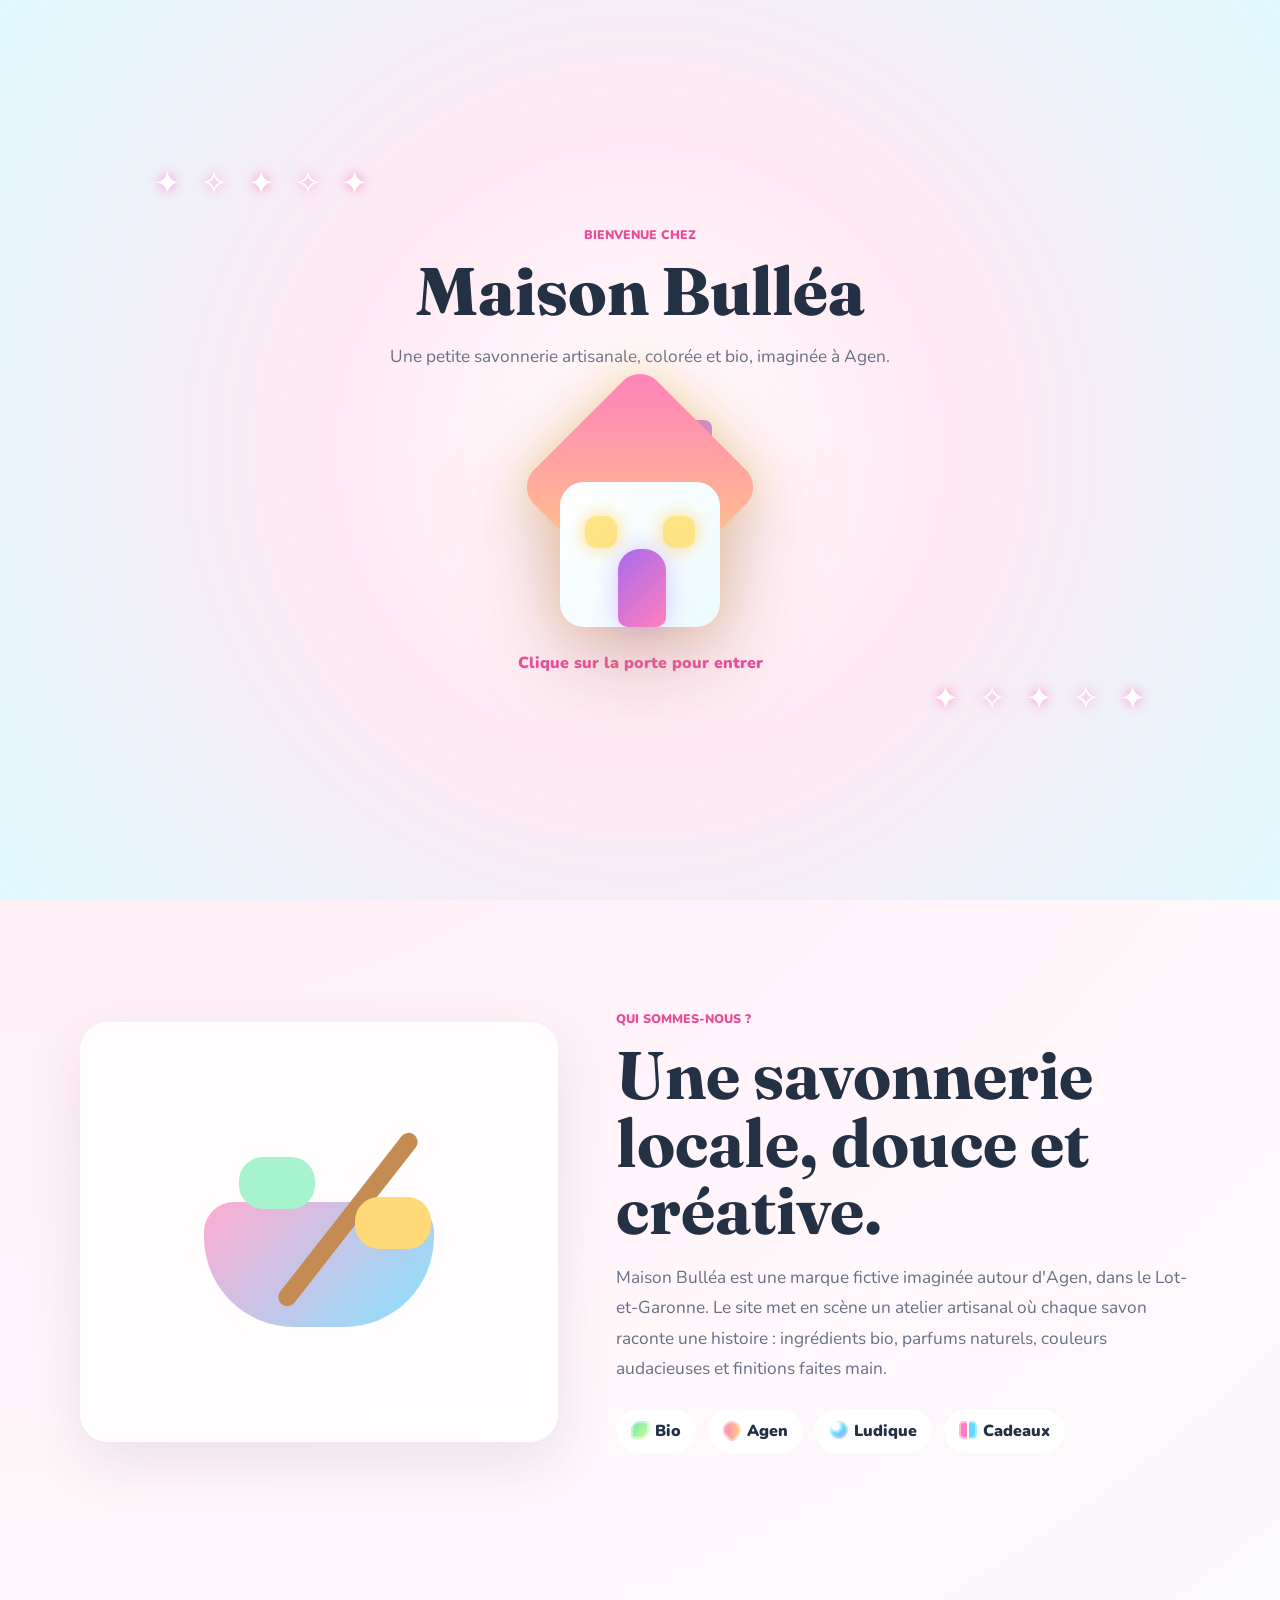
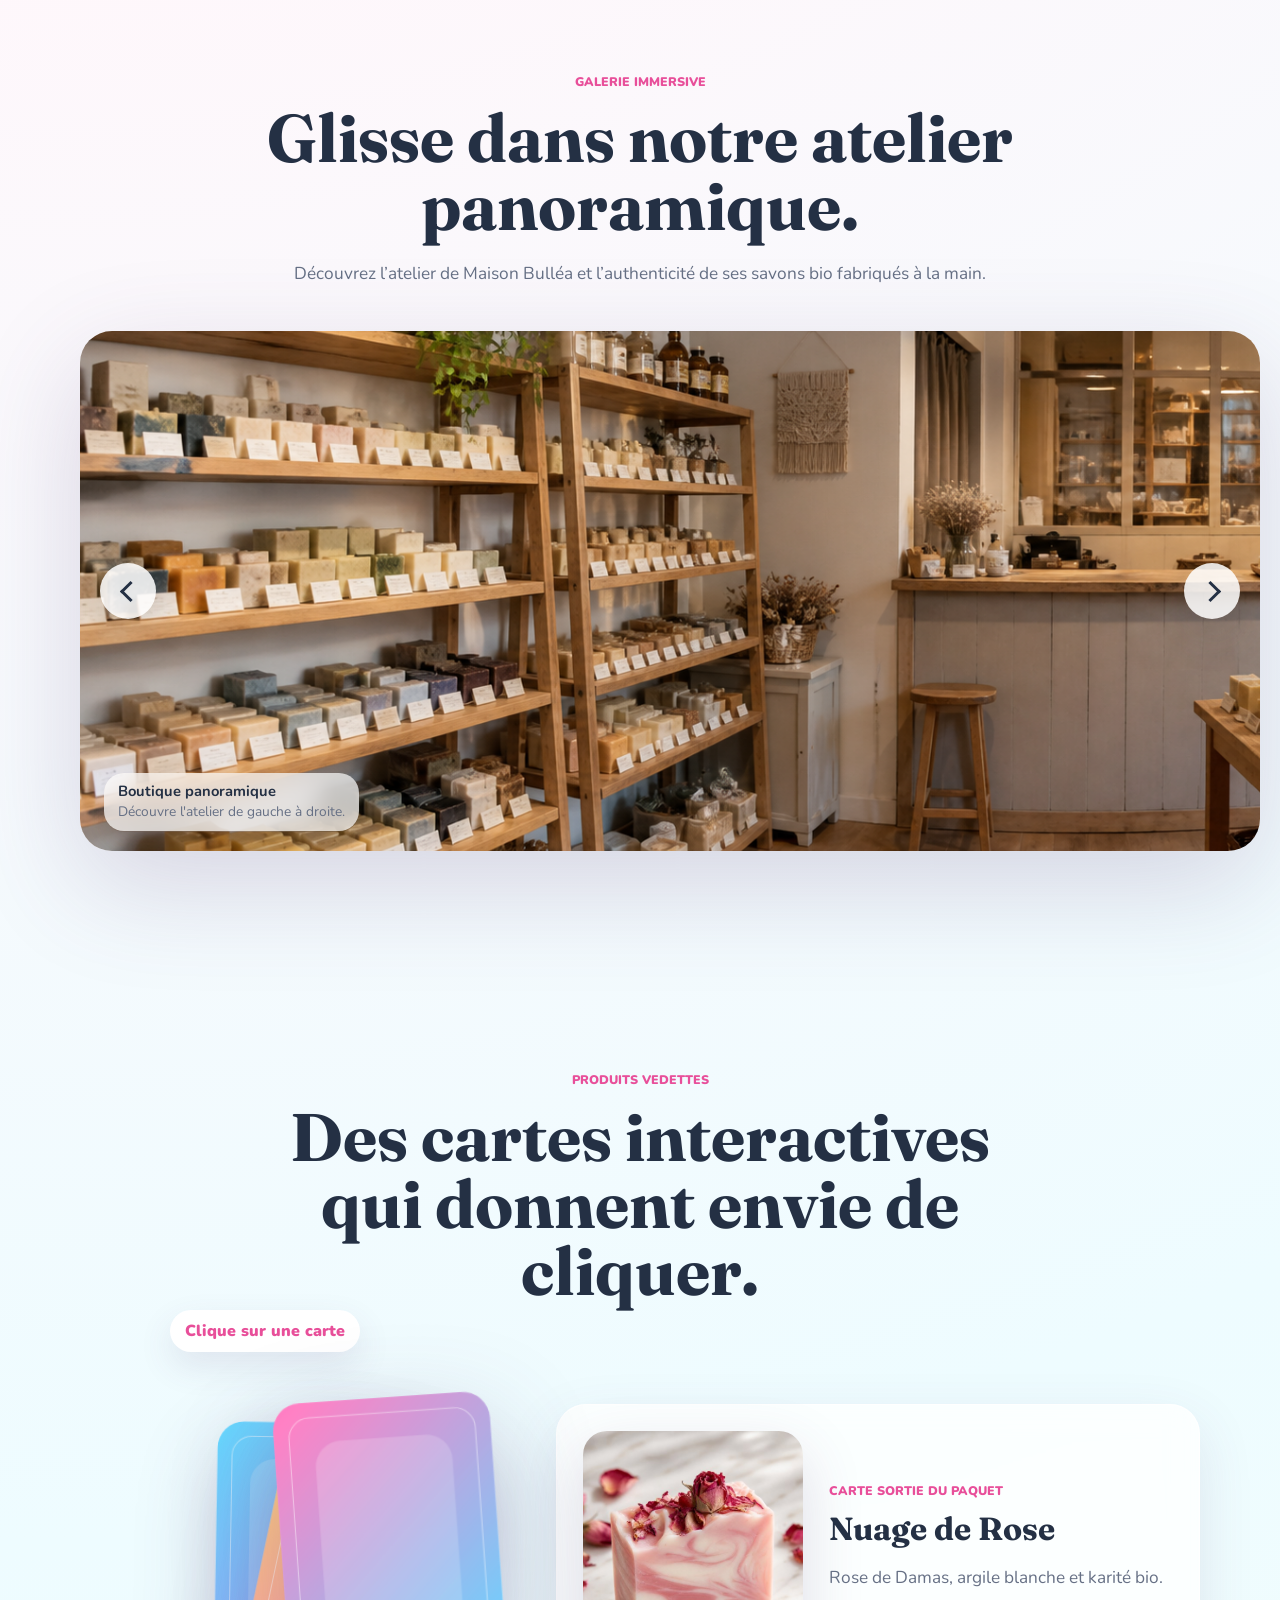
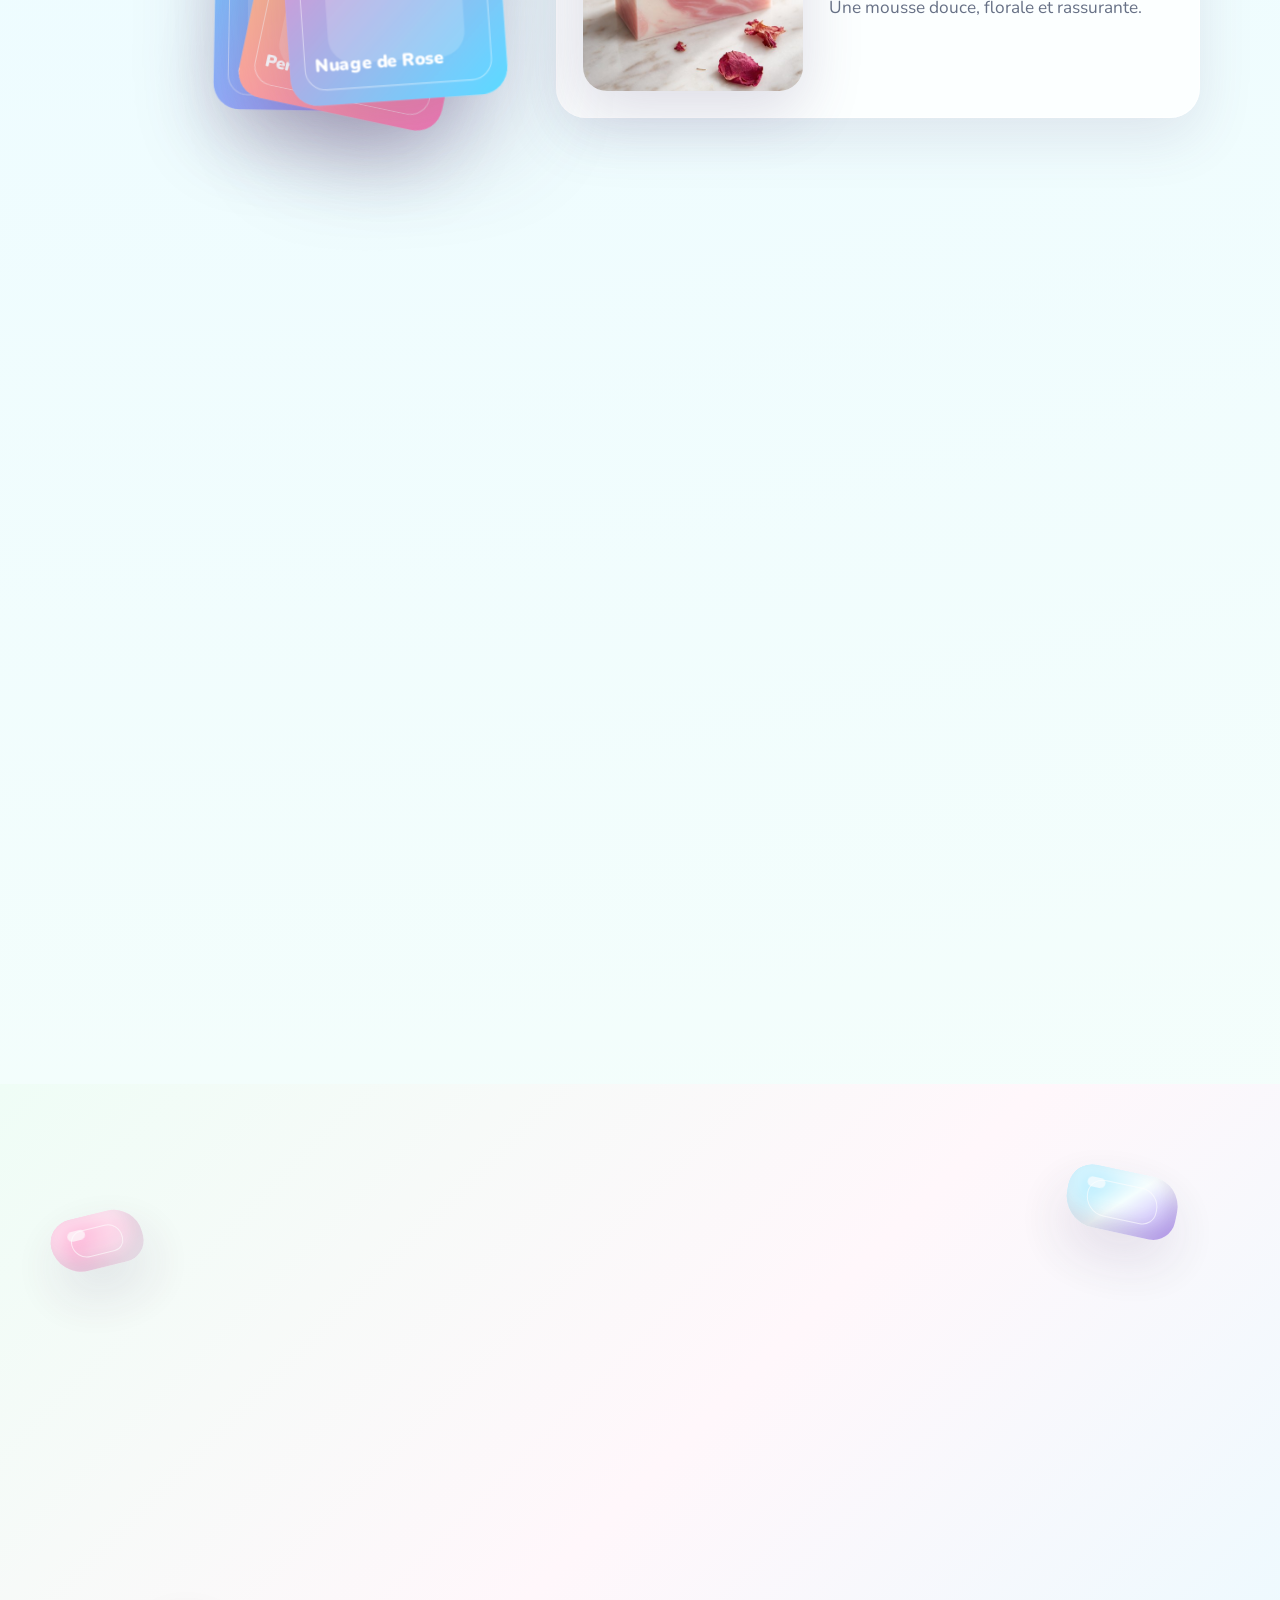
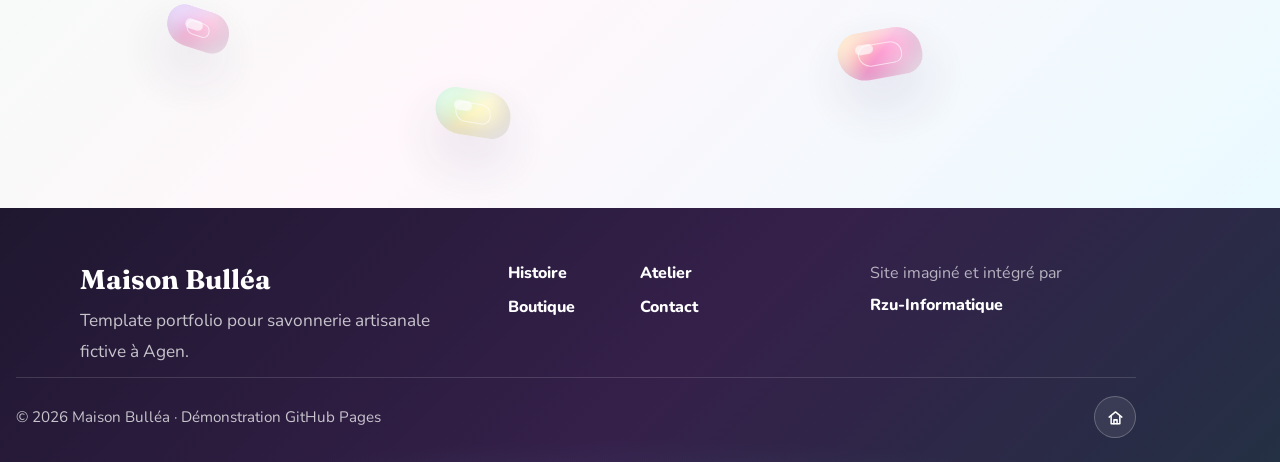
==== commit 6dca008b: "Use shared partials for layout" ====
--- a/index.html
+++ b/index.html
@@ -5,6 +5,7 @@
     <meta name="viewport" content="width=device-width, initial-scale=1" />
     <meta name="robots" content="index, follow" />
     <meta name="theme-color" content="#fff0f7" />
+    <link rel="icon" href="assets/images/savon_nuage_rose_web.jpg" type="image/jpeg" />
     <title>Maison Bulléa — Savons artisanaux à Agen</title>
     <meta
       name="description"
@@ -107,43 +108,7 @@
       </div>
     </div>
 
-    <header class="navbar" id="navbar">
-      <a class="brand" href="index.html#top" aria-label="Accueil Maison Bulléa">
-        <span class="brand-flower" aria-hidden="true">✿</span>
-        Maison Bulléa
-      </a>
-      <button
-        class="hamburger"
-        id="hamburger"
-        type="button"
-        aria-label="Ouvrir le menu"
-        aria-controls="navLinks"
-        aria-expanded="false"
-      >
-        <span></span><span></span><span></span>
-      </button>
-      <nav class="nav-links" id="navLinks" aria-label="Navigation principale">
-        <a href="#histoire">Qui sommes-nous</a>
-        <a href="#panorama">Galerie</a>
-        <a href="#services">Services</a>
-        <a href="boutique.html" class="nav-shop-link" aria-label="Boutique">
-          <span class="nav-shop-icon" aria-hidden="true"
-            ><svg viewBox="0 0 24 24" focusable="false">
-              <path d="M7 9V7a5 5 0 0 1 10 0v2" />
-              <path d="M5.5 8.5h13l1 11H4.5l1-11Z" /></svg
-          ></span>
-          <span class="nav-label">Boutique</span>
-        </a>
-        <a href="#contact" class="pill nav-contact-link" aria-label="Contact">
-          <span class="nav-contact-icon" aria-hidden="true"
-            ><svg viewBox="0 0 24 24" focusable="false">
-              <path d="M4.5 6.5h15v11h-15z" />
-              <path d="m5 7 7 6 7-6" /></svg
-          ></span>
-          <span class="nav-label">Contact</span>
-        </a>
-      </nav>
-    </header>
+    <div data-include="partials/_navbar.html"></div>
 
     <main id="main-content" tabindex="-1">
       <section class="hero section" id="top" tabindex="-1">
@@ -460,44 +425,9 @@
       </section>
     </main>
 
-    <footer class="site-footer">
-      <div class="footer-inner">
-        <div>
-          <strong>Maison Bulléa</strong>
-          <p>Template portfolio pour savonnerie artisanale fictive à Agen.</p>
-        </div>
-        <nav aria-label="Navigation secondaire">
-          <a href="#histoire">Histoire</a>
-          <a href="#panorama">Atelier</a>
-          <a href="boutique.html">Boutique</a>
-          <a href="#contact">Contact</a>
-        </nav>
-        <div class="footer-credit">
-          <span>Site imaginé et intégré par</span>
-          <a
-            href="https://rzu-informatique.fr"
-            aria-label="Site de Rzu Informatique"
-            >Rzu-Informatique</a
-          >
-        </div>
-      </div>
-      <p class="footer-bottom">
-        <span>© 2026 Maison Bulléa · Démonstration GitHub Pages</span>
-        <a
-          class="footer-replay"
-          href="index.html?intro=1"
-          aria-label="Revoir la maison"
-          title="Revoir la maison"
-        >
-          <svg viewBox="0 0 24 24" aria-hidden="true" focusable="false">
-            <path d="M4 11.5 12 5l8 6.5" />
-            <path d="M6.5 10.5V20h11v-9.5" />
-            <path d="M10 20v-5h4v5" />
-          </svg>
-        </a>
-      </p>
-    </footer>
-
+    <div data-include="partials/_footer.html"></div>
+
+    <script src="assets/scripts/includes.js"></script>
     <script src="assets/scripts/app.js"></script>
     <!-- RZU-Informatique -->
   </body>
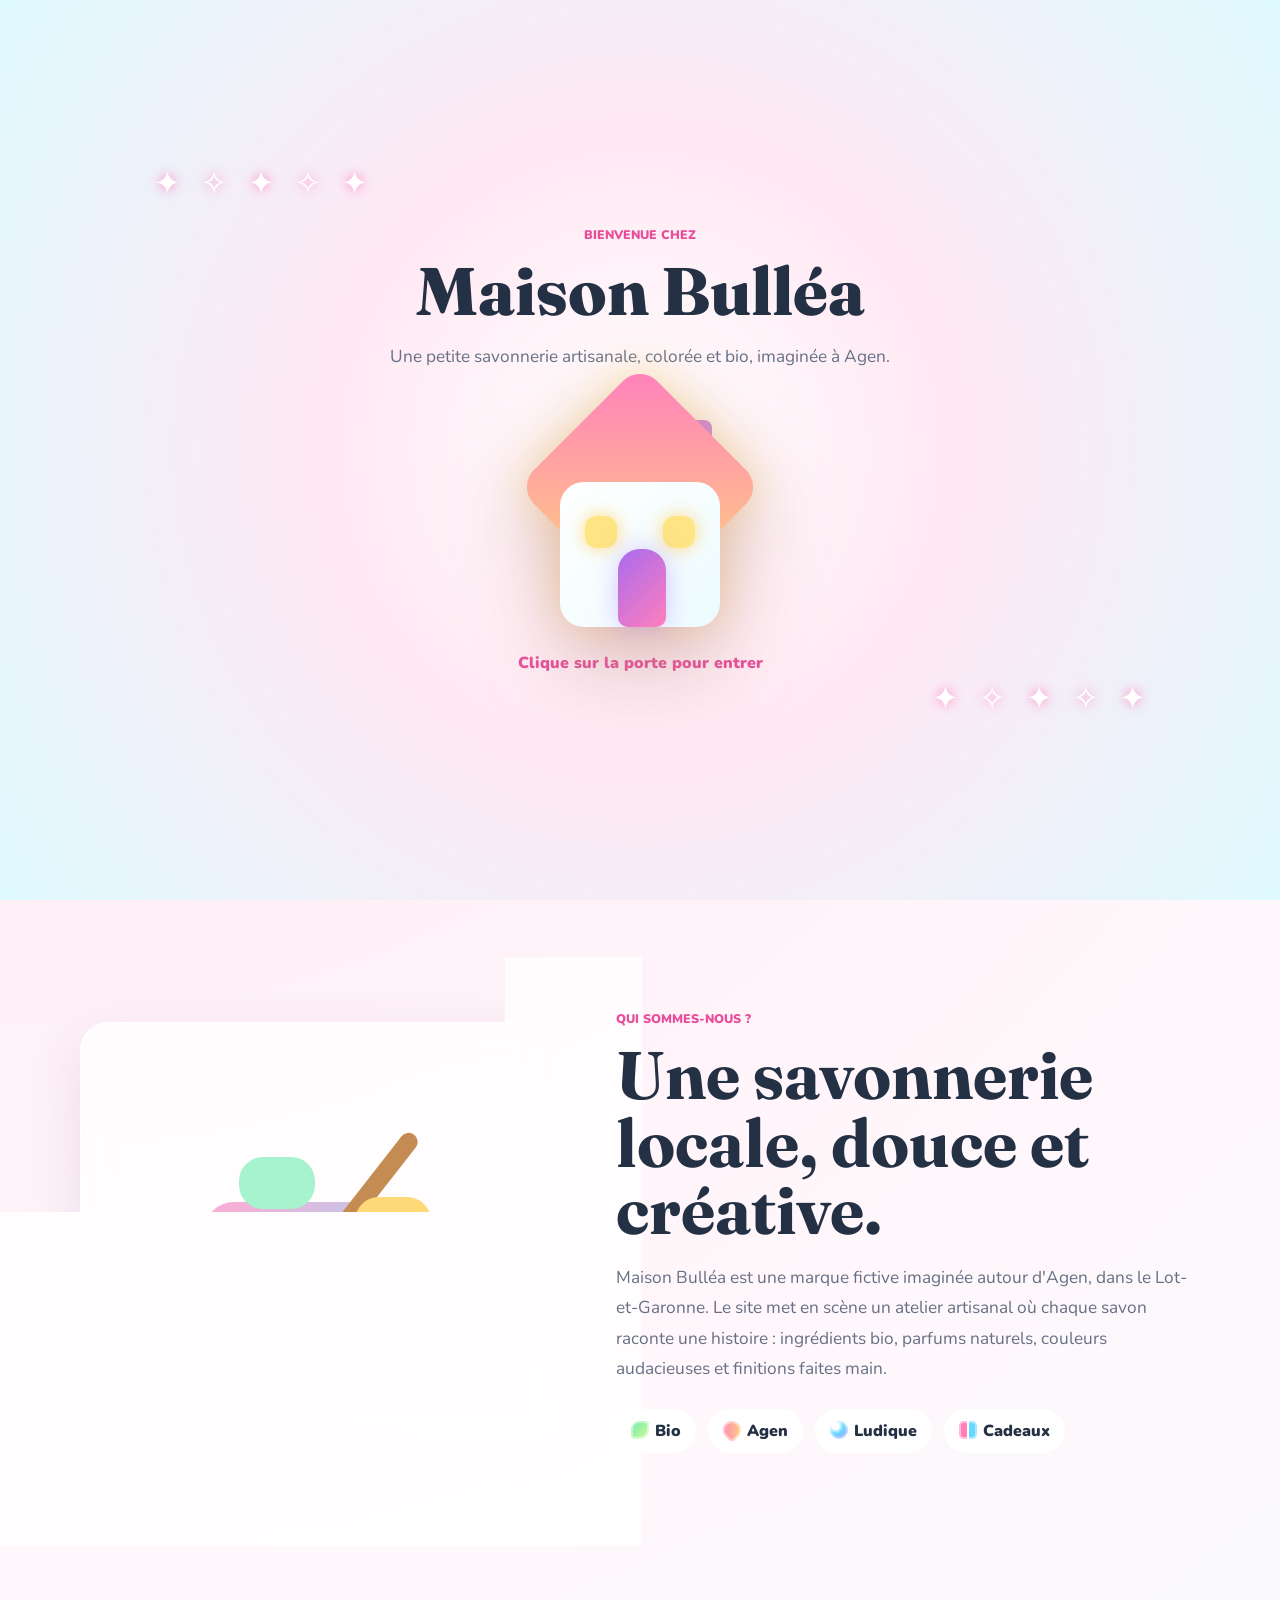
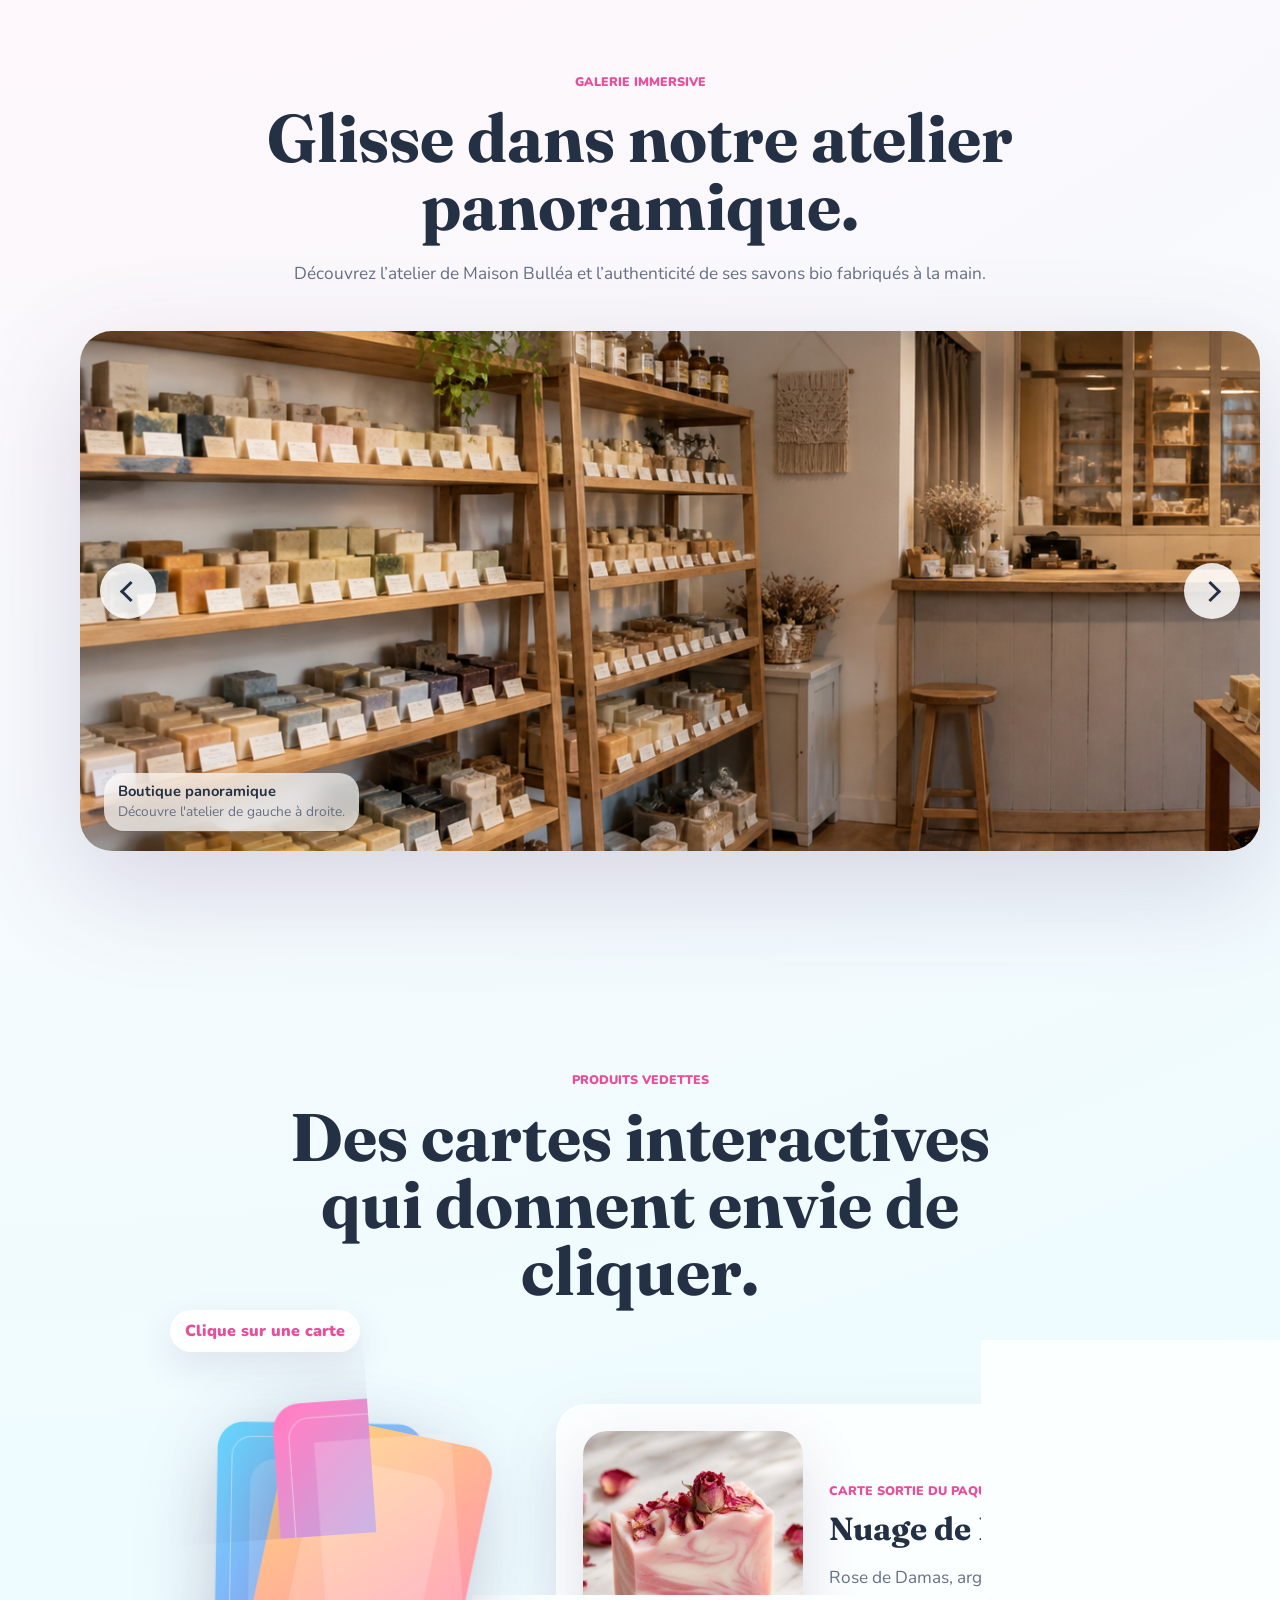
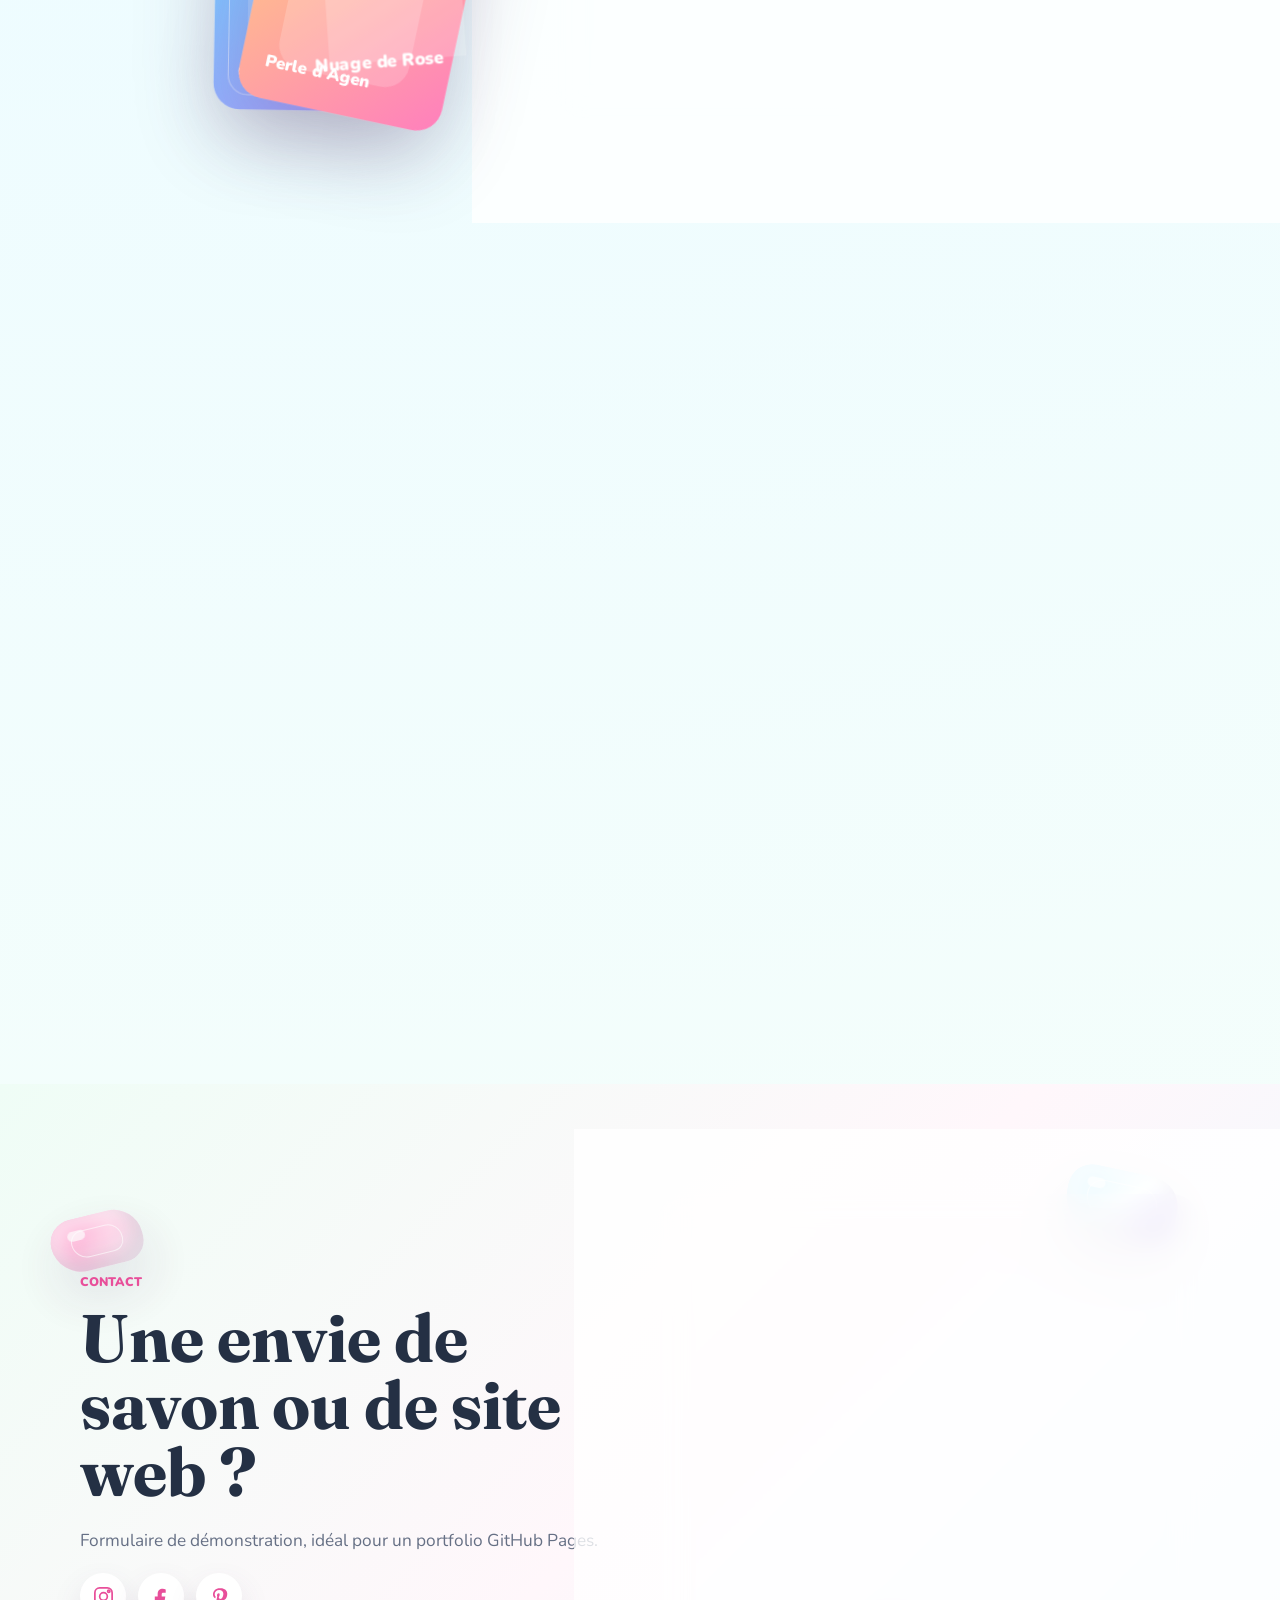
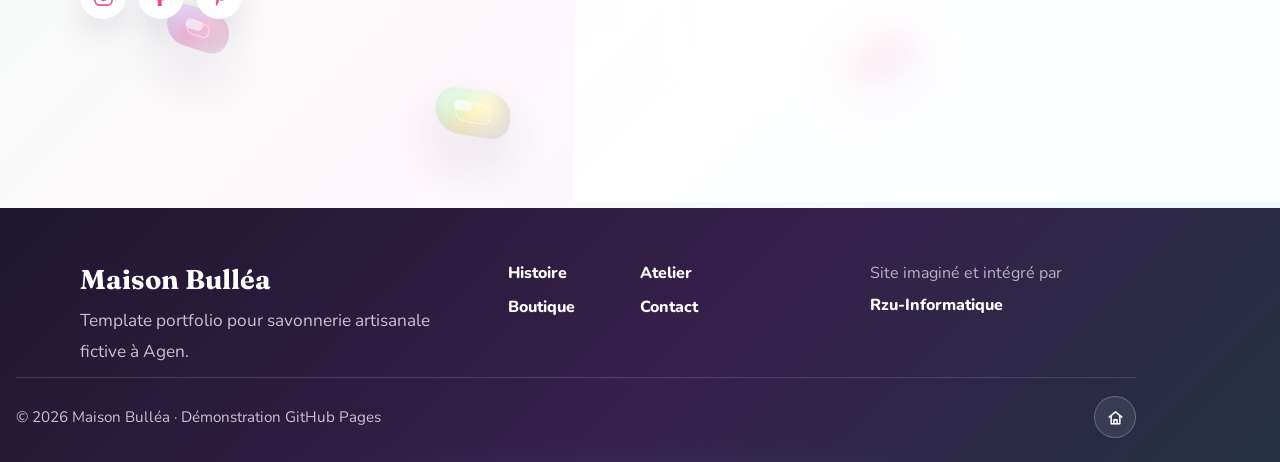
==== commit 5e0625e2: "Fix GitHub Pages partial includes" ====
--- a/index.html
+++ b/index.html
@@ -108,7 +108,7 @@
       </div>
     </div>
 
-    <div data-include="partials/_navbar.html"></div>
+    <div data-include="partials/navbar.html"></div>
 
     <main id="main-content" tabindex="-1">
       <section class="hero section" id="top" tabindex="-1">
@@ -425,7 +425,7 @@
       </section>
     </main>
 
-    <div data-include="partials/_footer.html"></div>
+    <div data-include="partials/footer.html"></div>
 
     <script src="assets/scripts/includes.js"></script>
     <script src="assets/scripts/app.js"></script>
--- a/assets/styles/base.css
+++ b/assets/styles/base.css
@@ -57,6 +57,7 @@
 }
 
 html {
+  overflow-x: clip;
   scroll-behavior: smooth;
 }
 
--- a/assets/styles/hero.css
+++ b/assets/styles/hero.css
@@ -21,11 +21,15 @@
 
 .hero::before {
   inset: -18px;
-  background: url("../images/hero_savons_web.jpg") center / cover no-repeat;
-  transform: scale(1.04)
-    translate3d(var(--hero-bg-x, 0), var(--hero-bg-y, 0), 0);
-  transition: transform 0.15s ease-out;
-  will-change: transform;
+  background-image: url("../images/hero_savons_web.jpg");
+  background-position:
+    calc(50% + var(--hero-bg-x, 0px))
+    calc(50% + var(--hero-bg-y, 0px));
+  background-repeat: no-repeat;
+  background-size: cover;
+  transform: scale(1.06);
+  transition: background-position 0.12s ease-out;
+  will-change: background-position;
 }
 
 .hero::after {
@@ -171,7 +175,6 @@
 }
 
 @media (prefers-reduced-motion: no-preference) {
-  .hero::before,
   .hero-copy {
     transition: transform 0.08s linear;
   }
--- a/assets/styles/boutique.css
+++ b/assets/styles/boutique.css
@@ -130,6 +130,18 @@
   overflow-y: auto;
 }
 
+.modal .product-art {
+  height: auto;
+  aspect-ratio: 1;
+  display: grid;
+  place-items: center;
+  padding: 10px;
+}
+
+.modal .product-art img {
+  object-fit: contain;
+}
+
 .modal-close {
   position: absolute;
   top: 12px;
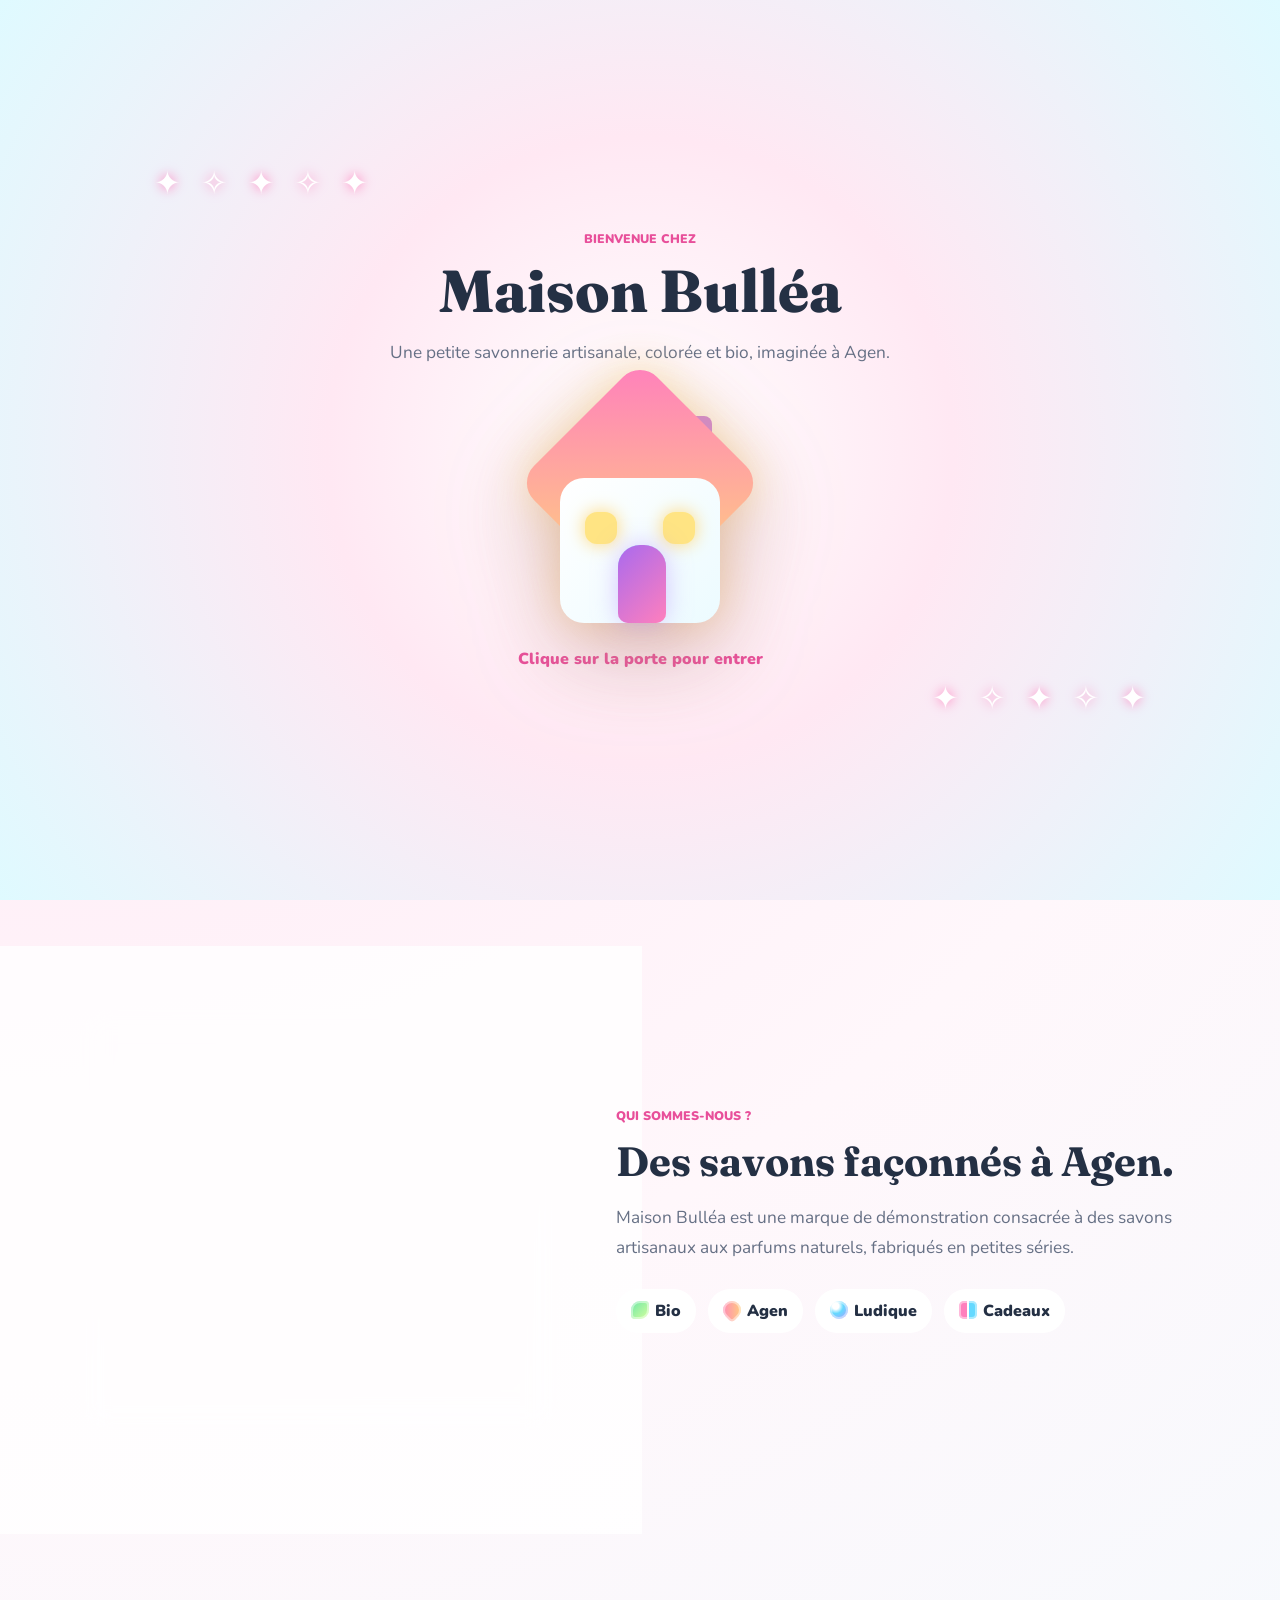
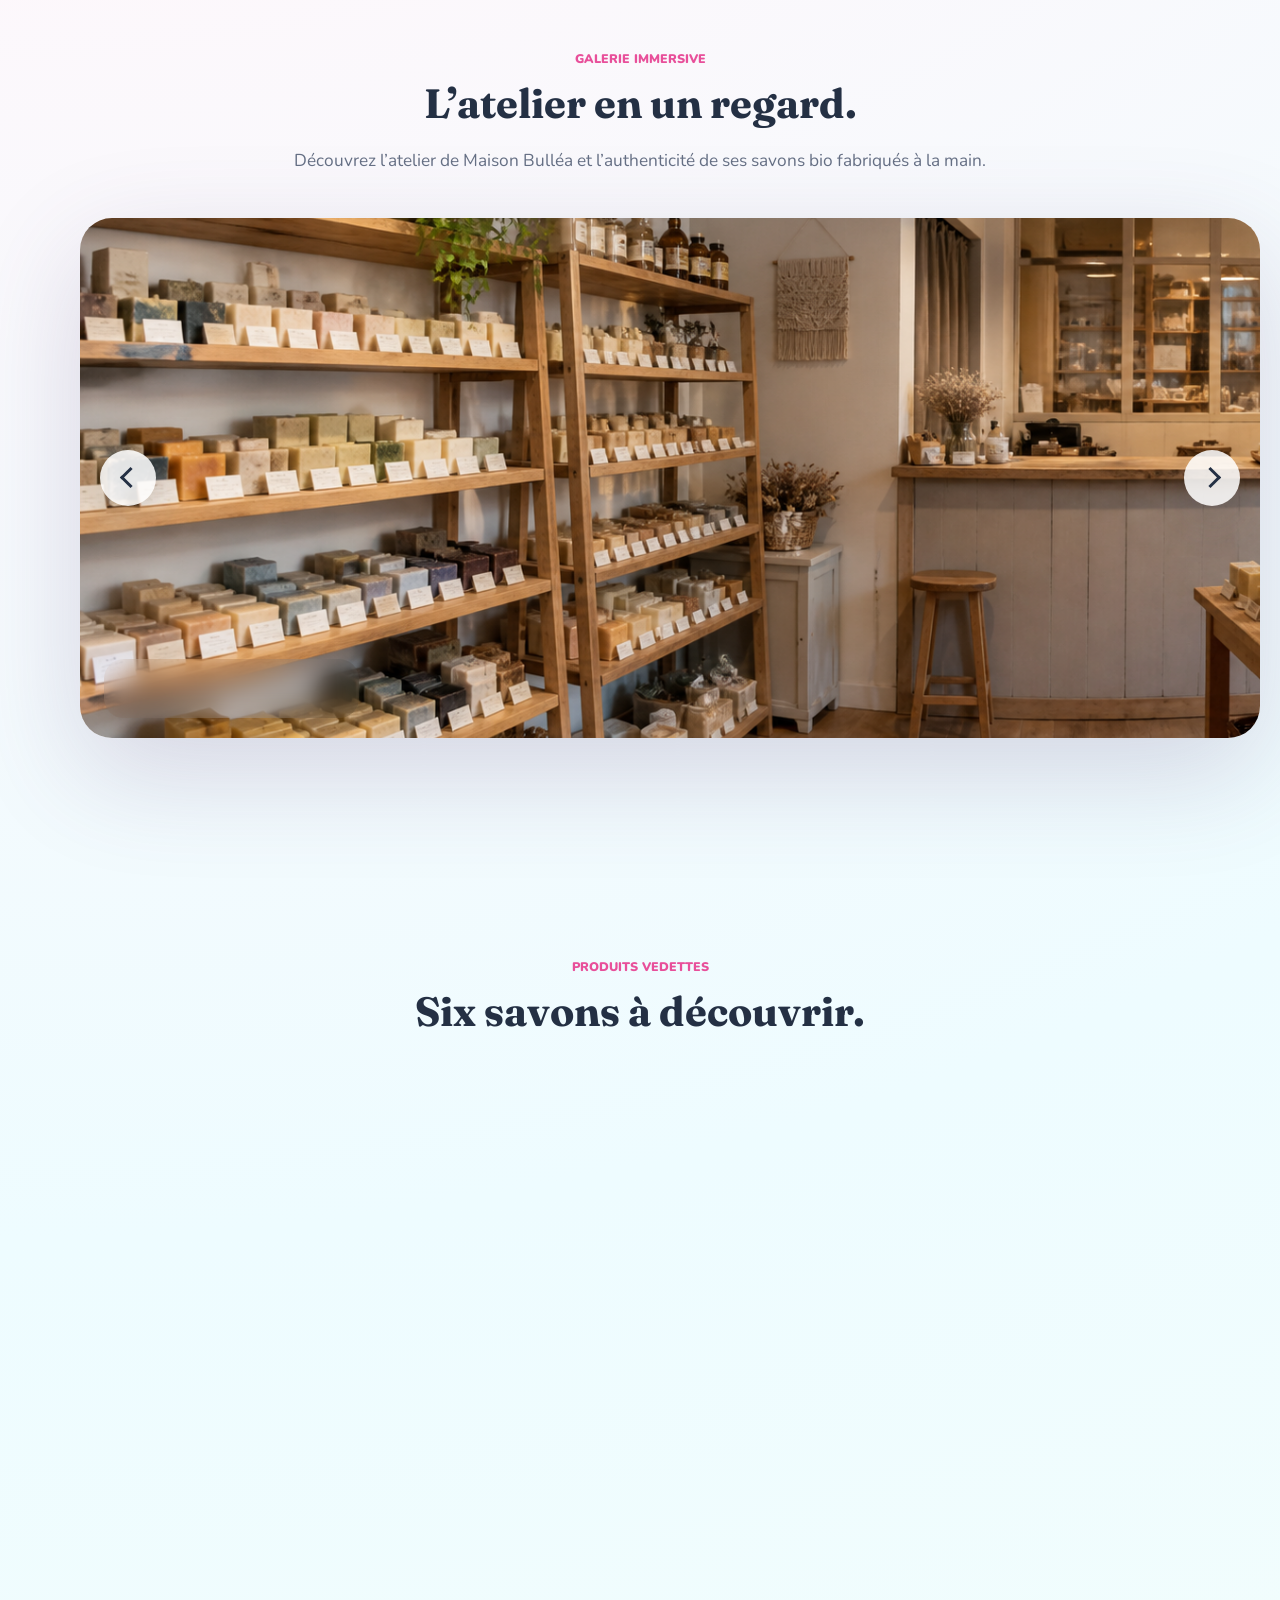
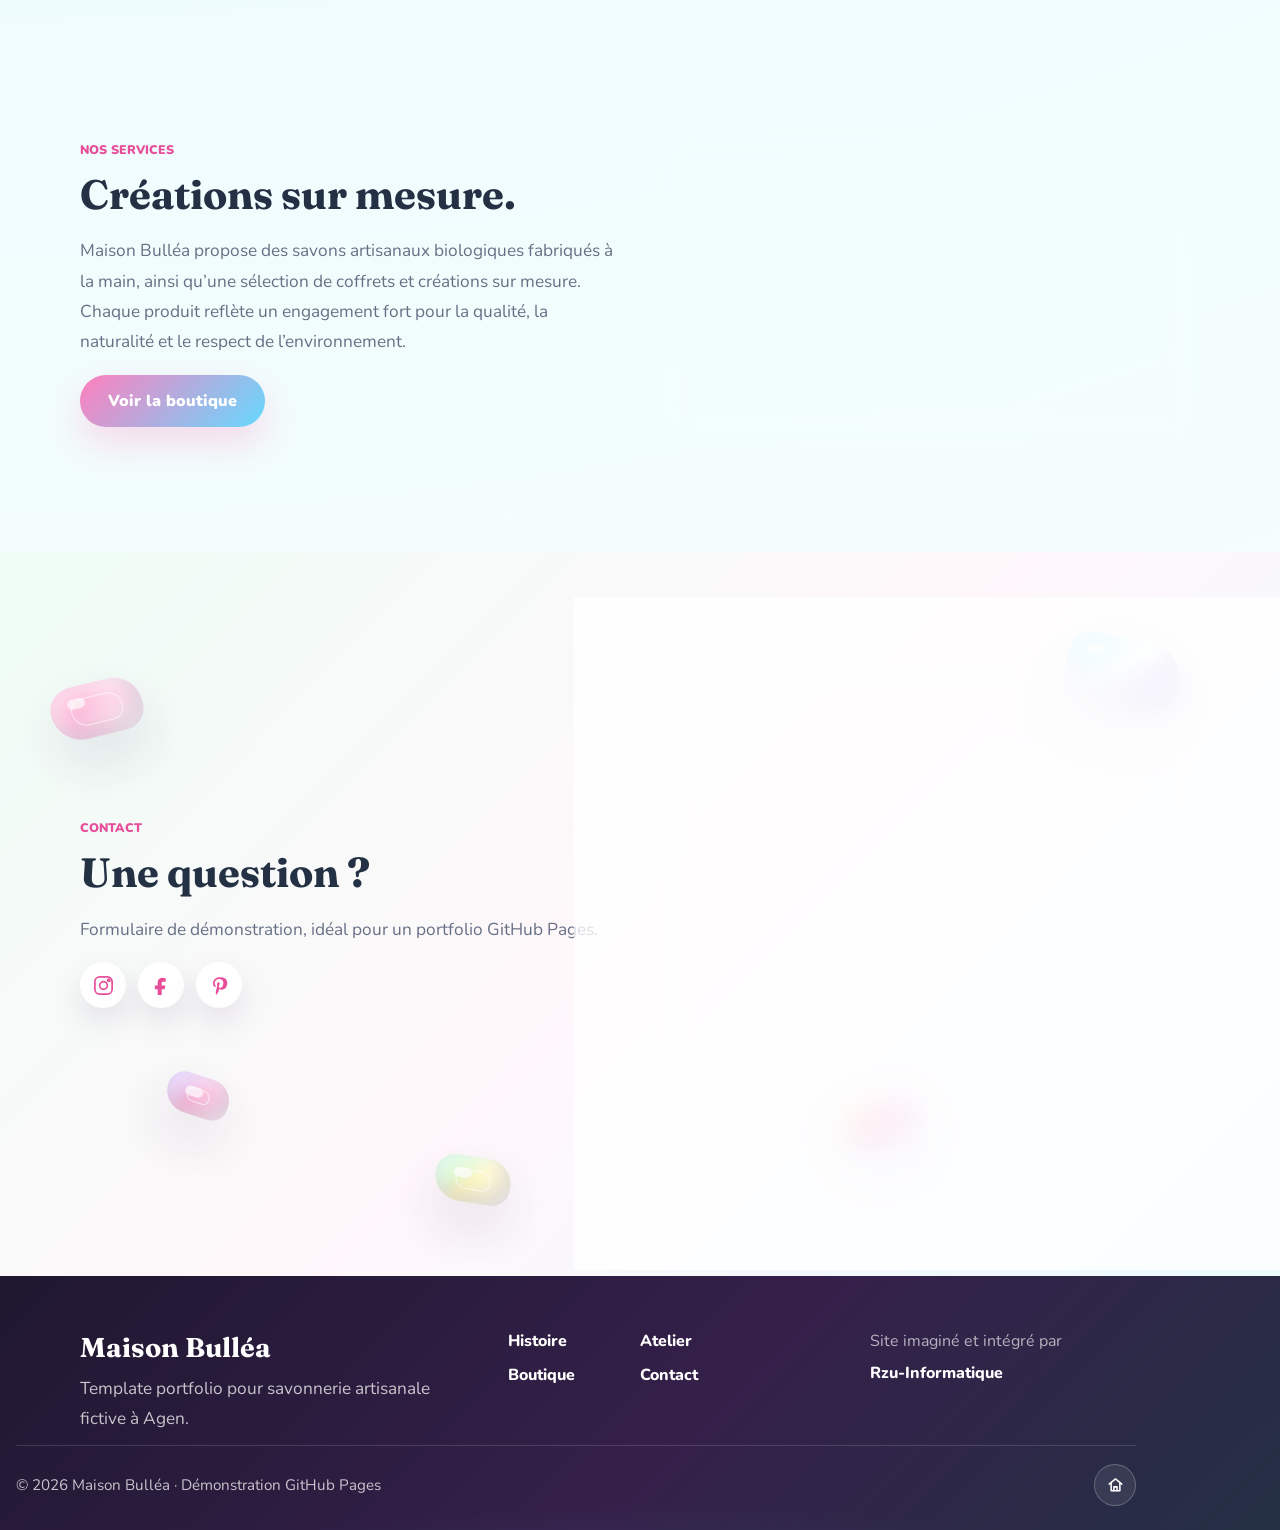
==== commit 1798a213: "Polish Maison Bullea storefront" ====
--- a/index.html
+++ b/index.html
@@ -67,7 +67,7 @@
     <link rel="stylesheet" href="assets/styles/intro.css" />
     <link rel="stylesheet" href="assets/styles/responsive.css" />
   </head>
-  <body>
+  <body class="intro-active">
     <a class="skip-link" href="#main-content">Aller au contenu</a>
     <canvas id="bubble-canvas" aria-hidden="true"></canvas>
 
@@ -159,12 +159,10 @@
         </div>
         <div class="reveal">
           <p class="eyebrow">Qui sommes-nous ?</p>
-          <h2>Une savonnerie locale, douce et créative.</h2>
+          <h2>Des savons façonnés à Agen.</h2>
           <p>
-            Maison Bulléa est une marque fictive imaginée autour d'Agen, dans le
-            Lot-et-Garonne. Le site met en scène un atelier artisanal où chaque
-            savon raconte une histoire : ingrédients bio, parfums naturels,
-            couleurs audacieuses et finitions faites main.
+            Maison Bulléa est une marque de démonstration consacrée à des savons
+            artisanaux aux parfums naturels, fabriqués en petites séries.
           </p>
           <div class="values" aria-label="Valeurs">
             <span><i class="mini-icon leaf" aria-hidden="true"></i>Bio</span>
@@ -182,7 +180,7 @@
       <section class="section" id="panorama">
         <div class="center reveal">
           <p class="eyebrow">Galerie immersive</p>
-          <h2>Glisse dans notre atelier panoramique.</h2>
+          <h2>L’atelier en un regard.</h2>
           <p id="panoramaHelp">
             Découvrez l’atelier de Maison Bulléa et l’authenticité de ses savons
             bio fabriqués à la main.
@@ -229,7 +227,7 @@
       <section class="section" id="produits">
         <div class="center reveal">
           <p class="eyebrow">Produits vedettes</p>
-          <h2>Des cartes interactives qui donnent envie de cliquer.</h2>
+          <h2>Six savons à découvrir.</h2>
         </div>
         <div
           class="card-deck reveal"
@@ -290,7 +288,7 @@
       <section class="section services" id="services">
         <div class="reveal">
           <p class="eyebrow">Nos services</p>
-          <h2>Savons personnalisés, coffrets et créations sur mesure.</h2>
+          <h2>Créations sur mesure.</h2>
           <p>
             Maison Bulléa propose des savons artisanaux biologiques fabriqués à
             la main, ainsi qu’une sélection de coffrets et créations sur mesure.
@@ -335,7 +333,7 @@
         </div>
         <div class="reveal">
           <p class="eyebrow">Contact</p>
-          <h2>Une envie de savon ou de site web ?</h2>
+          <h2>Une question ?</h2>
           <p>
             Formulaire de démonstration, idéal pour un portfolio GitHub Pages.
           </p>
@@ -429,6 +427,8 @@
 
     <script src="assets/scripts/includes.js"></script>
     <script src="assets/scripts/app.js"></script>
-    <!-- RZU-Informatique -->
+
   </body>
 </html>
+
+<!-- Copyright RZU Informatique -->
--- a/assets/styles/base.css
+++ b/assets/styles/base.css
@@ -156,15 +156,15 @@
 h3 {
   margin: 0 0 20px;
   font-family: Fraunces, serif;
-  line-height: 1;
+  line-height: 1.08;
 }
 
 h1 {
-  font-size: 5rem;
+  font-size: clamp(2.35rem, 4.2vw, 3.45rem);
 }
 
 h2 {
-  font-size: 4.2rem;
+  font-size: clamp(1.9rem, 3.2vw, 2.7rem);
 }
 
 p {
@@ -263,4 +263,4 @@
   white-space: nowrap;
 }
 
-/* RZU-Informatique */
+/* Copyright RZU Informatique */
--- a/assets/styles/navigation.css
+++ b/assets/styles/navigation.css
@@ -15,6 +15,12 @@
   box-shadow: var(--shadow);
   backdrop-filter: blur(20px);
   transform: translateX(-50%);
+}
+
+body.intro-active .navbar {
+  opacity: 0;
+  pointer-events: none;
+  visibility: hidden;
 }
 
 .navbar.solid {
@@ -139,4 +145,4 @@
   stroke-linejoin: round;
 }
 
-/* RZU-Informatique */
+/* Copyright RZU Informatique */
--- a/assets/styles/hero.css
+++ b/assets/styles/hero.css
@@ -69,7 +69,7 @@
   margin-bottom: 24px;
   color: var(--white);
   font-family: "Playfair Display", Georgia, serif;
-  font-size: 5rem;
+  font-size: clamp(2.35rem, 4.3vw, 3.45rem);
   line-height: 1.08;
 }
 
@@ -180,4 +180,4 @@
   }
 }
 
-/* RZU-Informatique */
+/* Copyright RZU Informatique */
--- a/assets/styles/histoire.css
+++ b/assets/styles/histoire.css
@@ -230,4 +230,4 @@
   line-height: 1;
 }
 
-/* RZU-Informatique */
+/* Copyright RZU Informatique */
--- a/assets/styles/panorama.css
+++ b/assets/styles/panorama.css
@@ -103,4 +103,4 @@
   line-height: 1.35;
 }
 
-/* RZU-Informatique */
+/* Copyright RZU Informatique */
--- a/assets/styles/produits.css
+++ b/assets/styles/produits.css
@@ -130,4 +130,4 @@
   font-size: 2rem;
 }
 
-/* RZU-Informatique */
+/* Copyright RZU Informatique */
--- a/assets/styles/services.css
+++ b/assets/styles/services.css
@@ -56,4 +56,4 @@
   }
 }
 
-/* RZU-Informatique */
+/* Copyright RZU Informatique */
--- a/assets/styles/contact.css
+++ b/assets/styles/contact.css
@@ -178,4 +178,4 @@
   font-weight: 800;
 }
 
-/* RZU-Informatique */
+/* Copyright RZU Informatique */
--- a/assets/styles/boutique.css
+++ b/assets/styles/boutique.css
@@ -44,17 +44,18 @@
 }
 
 .product-art {
-  height: 230px;
+  height: 220px;
   margin-bottom: 16px;
   overflow: hidden;
   border-radius: 24px;
-  background: var(--white);
+  background: #fff7fb;
 }
 
 .product-art img {
   width: 100%;
   height: 100%;
   object-fit: cover;
+  object-position: center 44%;
   transition: transform 0.7s var(--ease-out);
 }
 
@@ -110,11 +111,11 @@
 .modal {
   position: fixed;
   inset: 0;
-  z-index: 90;
+  z-index: 180;
   display: none;
   align-items: center;
   justify-content: center;
-  padding: 20px;
+  padding: 108px 20px 24px;
   background: rgba(36, 48, 68, 0.52);
 }
 
@@ -124,22 +125,41 @@
 
 .modal-content {
   position: relative;
-  width: min(560px, 100%);
-  max-height: calc(100vh - 40px);
-  padding: 28px;
+  width: min(520px, 100%);
+  max-height: calc(100dvh - 132px);
+  padding: clamp(20px, 4vw, 28px);
   overflow-y: auto;
 }
 
 .modal .product-art {
-  height: auto;
-  aspect-ratio: 1;
-  display: grid;
-  place-items: center;
-  padding: 10px;
+  height: clamp(220px, 42vh, 330px);
+  aspect-ratio: 4 / 3;
 }
 
 .modal .product-art img {
-  object-fit: contain;
+  object-fit: cover;
+  object-position: center 46%;
+}
+
+@media (max-width: 700px) {
+  .product-art {
+    height: auto;
+    aspect-ratio: 1;
+  }
+
+  .modal {
+    align-items: center;
+    padding: 22px 14px;
+  }
+
+  .modal-content {
+    width: min(420px, 100%);
+    max-height: calc(100dvh - 44px);
+  }
+
+  .modal .product-art {
+    height: clamp(190px, 34vh, 245px);
+  }
 }
 
 .modal-close {
@@ -159,4 +179,4 @@
   place-items: center;
 }
 
-/* RZU-Informatique */
+/* Copyright RZU Informatique */
--- a/assets/styles/footer.css
+++ b/assets/styles/footer.css
@@ -186,4 +186,4 @@
   stroke: none;
 }
 
-/* RZU-Informatique */
+/* Copyright RZU Informatique */
--- a/assets/styles/intro.css
+++ b/assets/styles/intro.css
@@ -32,7 +32,7 @@
   margin: 0 0 16px;
   color: var(--ink);
   font-family: Fraunces, serif;
-  font-size: 4.2rem;
+  font-size: clamp(2.7rem, 6vw, 3.7rem);
   font-weight: 800;
   line-height: 1;
 }
@@ -447,10 +447,6 @@
   transition:
     transform 0.85s cubic-bezier(0.16, 0.84, 0.24, 1),
     filter 0.85s ease;
-}
-
-.house:hover {
-  transform: translateY(-6px) scale(1.03);
 }
 
 .door {
@@ -480,10 +476,6 @@
   transform: translateX(-50%) scale(0.55);
 }
 
-.house.open .door {
-  transform: perspective(450px) rotateY(-68deg);
-}
-
 .house.open .walls::before {
   animation: door-depth-glow 0.78s ease both;
 }
@@ -660,4 +652,4 @@
   }
 }
 
-/* RZU-Informatique */
+/* Copyright RZU Informatique */
--- a/assets/styles/responsive.css
+++ b/assets/styles/responsive.css
@@ -1,10 +1,10 @@
 @media (max-width: 1000px) {
   .hero-title {
-    font-size: 4rem;
+    font-size: clamp(2.3rem, 5.6vw, 3.25rem);
   }
 
   h2 {
-    font-size: 3.4rem;
+    font-size: clamp(1.85rem, 4.3vw, 2.45rem);
   }
 
   .card-deck {
@@ -67,18 +67,11 @@
     transform: translate(-50%, -56%) scale(1.04) rotate(0) translateZ(44px);
   }
 
-  .deck-preview {
-    grid-column: 1;
-  }
 }
 
 @media (max-width: 850px) {
   .navbar {
     top: 10px;
-  }
-
-  body.menu-open {
-    overflow: hidden;
   }
 
   body.menu-open .navbar {
@@ -90,10 +83,6 @@
   body.menu-open .brand,
   body.menu-open .hamburger {
     position: relative;
-  }
-
-  .hamburger {
-    display: block;
   }
 
   .nav-links {
@@ -129,11 +118,6 @@
     transition: transform 0.38s var(--ease-out);
   }
 
-  .nav-links.open {
-    pointer-events: auto;
-    transform: translateX(0);
-  }
-
   .nav-links a {
     display: flex;
     width: min(360px, 86vw);
@@ -159,11 +143,6 @@
   }
 
   .nav-links.open a {
-    opacity: 1;
-    transform: translateX(0);
-  }
-
-  .nav-links.open a {
     transition-delay: 0s;
   }
 
@@ -241,11 +220,11 @@
 @media (max-width: 640px) {
   h1,
   .hero-title {
-    font-size: 3rem;
+    font-size: clamp(2.15rem, 10vw, 2.7rem);
   }
 
   h2 {
-    font-size: 2.65rem;
+    font-size: clamp(1.75rem, 8vw, 2.15rem);
   }
 
   .lead {
@@ -360,11 +339,6 @@
   }
 
   .service-grid article {
-    justify-items: center;
-    text-align: center;
-  }
-
-  .service-grid article {
     min-height: 112px;
   }
 
@@ -400,11 +374,11 @@
 @media (max-width: 390px) {
   h1,
   .hero-title {
-    font-size: 2.5rem;
+    font-size: 2.2rem;
   }
 
   h2 {
-    font-size: 2.25rem;
+    font-size: 1.85rem;
   }
 
   .section {
@@ -445,8 +419,8 @@
     margin-bottom: 64px;
   }
   #produits h2 {
-    font-size: clamp(2.7rem, 5.2vw, 3.35rem);
-    line-height: 1.02;
+    font-size: clamp(2rem, 4.2vw, 2.5rem);
+    line-height: 1.08;
   }
   .card-deck {
     max-width: 900px;
@@ -555,21 +529,6 @@
   }
 }
 
-@media (max-width: 850px) {
-  .shop-toggle-wrap {
-    display: block;
-  }
-
-  .shop-card.mobile-extra {
-    display: none;
-  }
-
-  .shop-grid.expanded .shop-card.mobile-extra {
-    display: flex;
-    animation: shop-card-reveal 0.55s var(--ease-out) both;
-  }
-}
-
 @media (max-width: 700px) {
   #produits .center {
     margin-bottom: 100px;
@@ -606,17 +565,6 @@
 
   .card-three {
     transform: translate(58%, -50%) rotate(8deg) translateZ(8px);
-  }
-}
-
-@media (prefers-reduced-motion: reduce) {
-  html {
-    scroll-behavior: auto;
-  }
-
-  .hero::before,
-  .hero-copy {
-    transform: none;
   }
 }
 
@@ -894,7 +842,7 @@
   #services h2 {
     max-width: none;
     margin-inline: 0;
-    font-size: clamp(2rem, 9vw, 2.55rem);
+    font-size: clamp(1.8rem, 8vw, 2.15rem);
     line-height: 1.06;
   }
 
@@ -933,4 +881,4 @@
   }
 }
 
-/* RZU-Informatique */
+/* Copyright RZU Informatique */
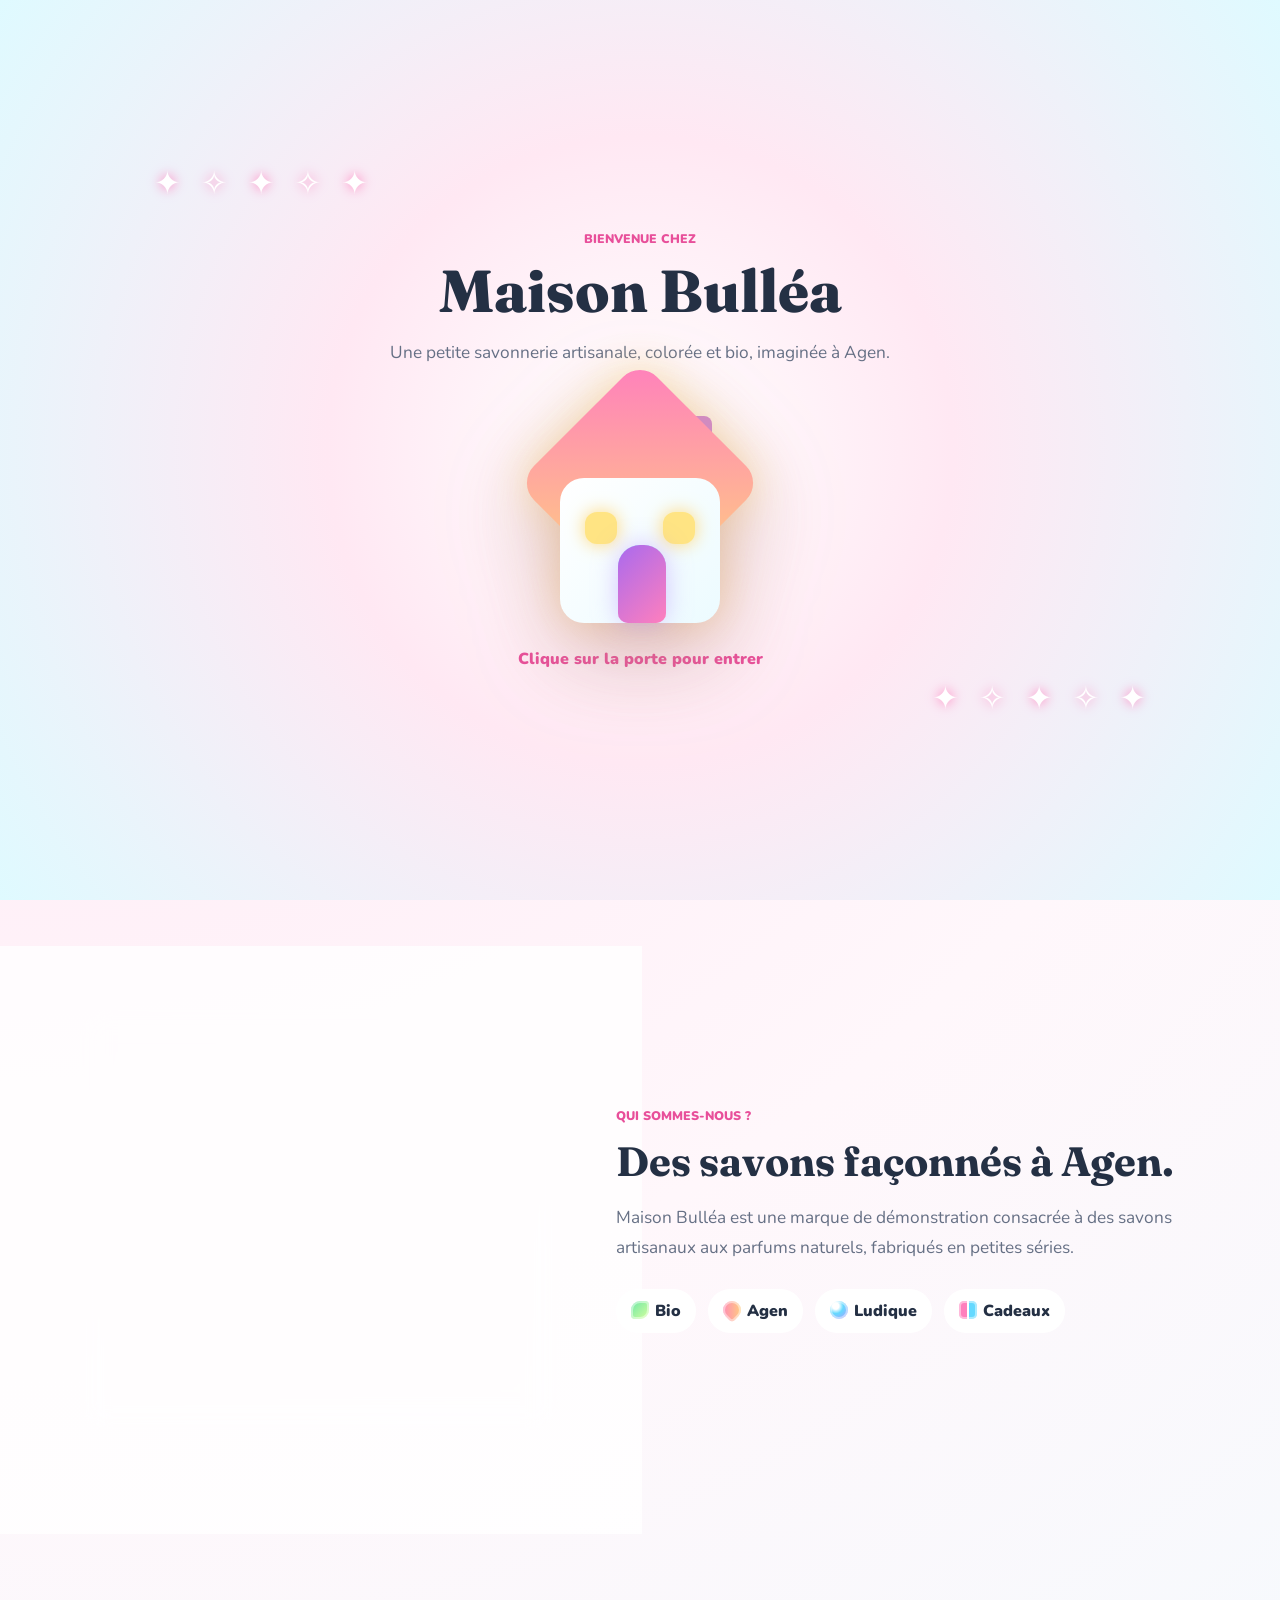
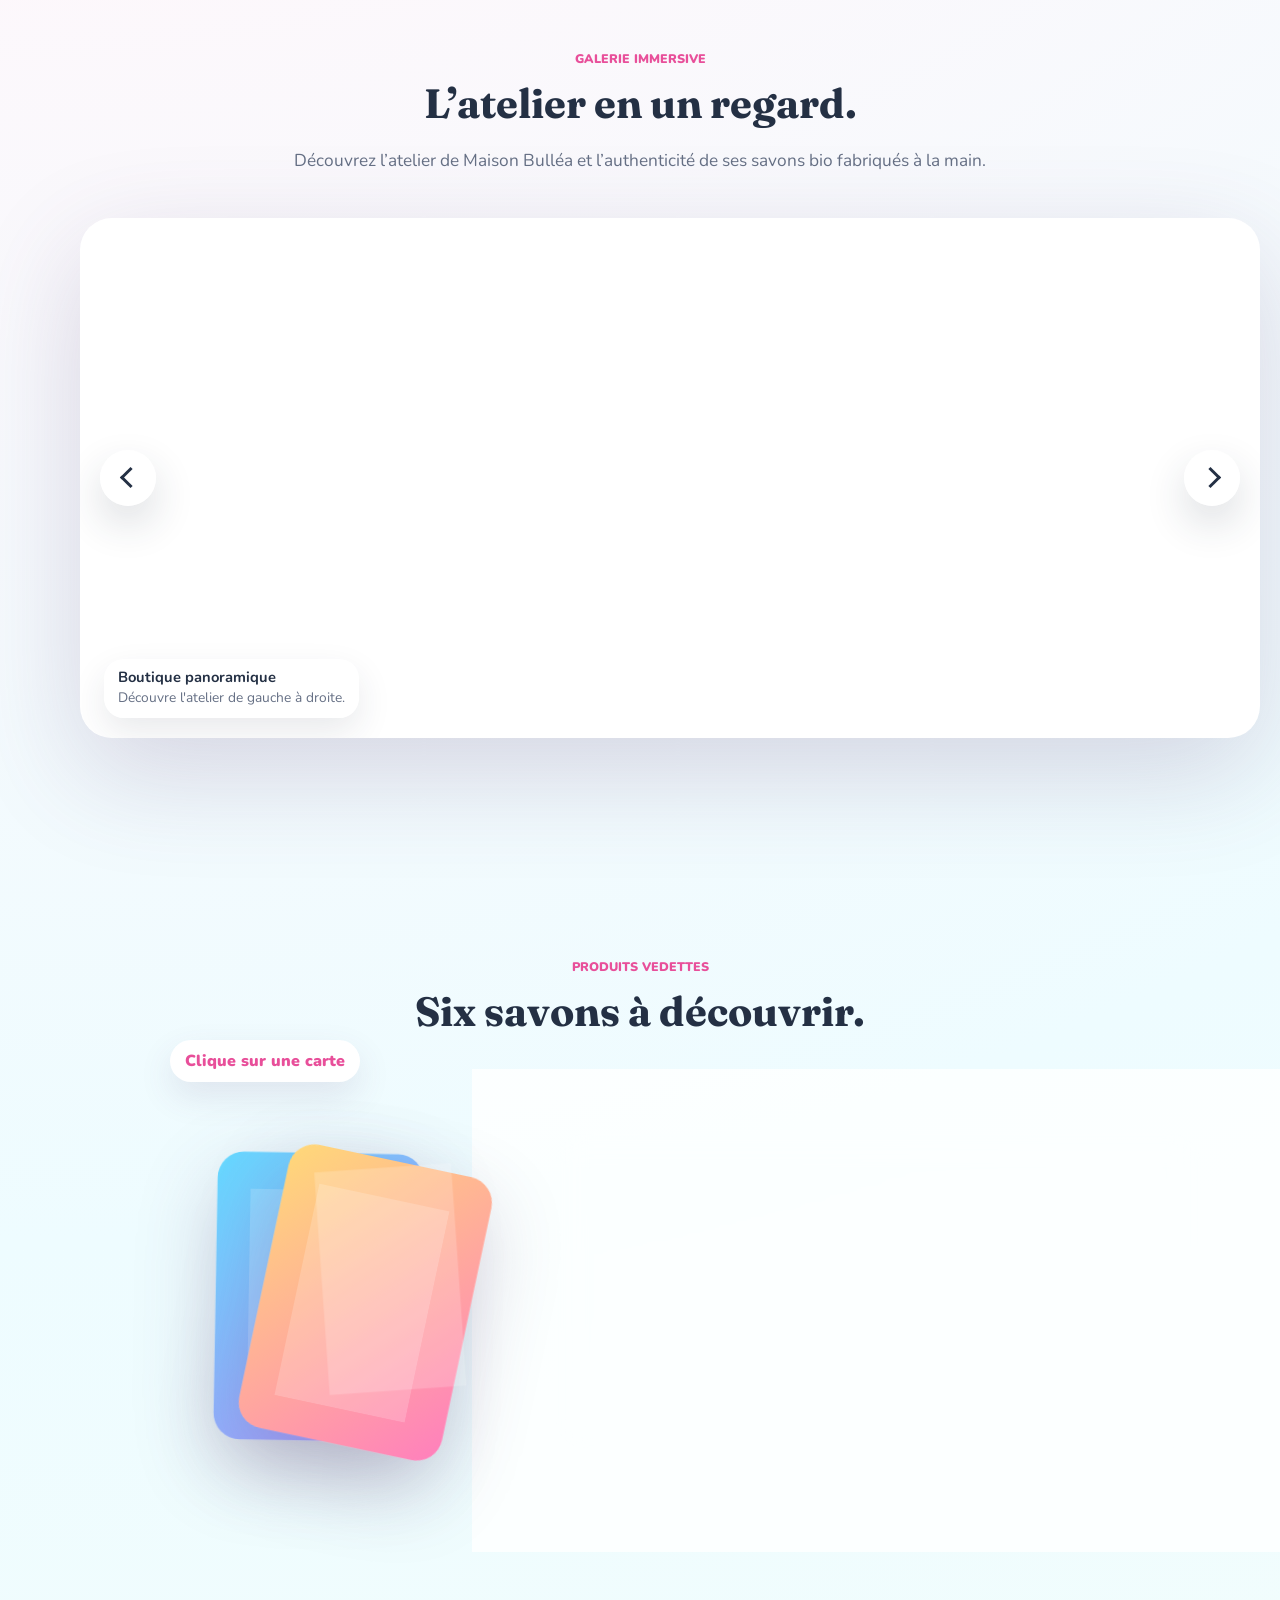
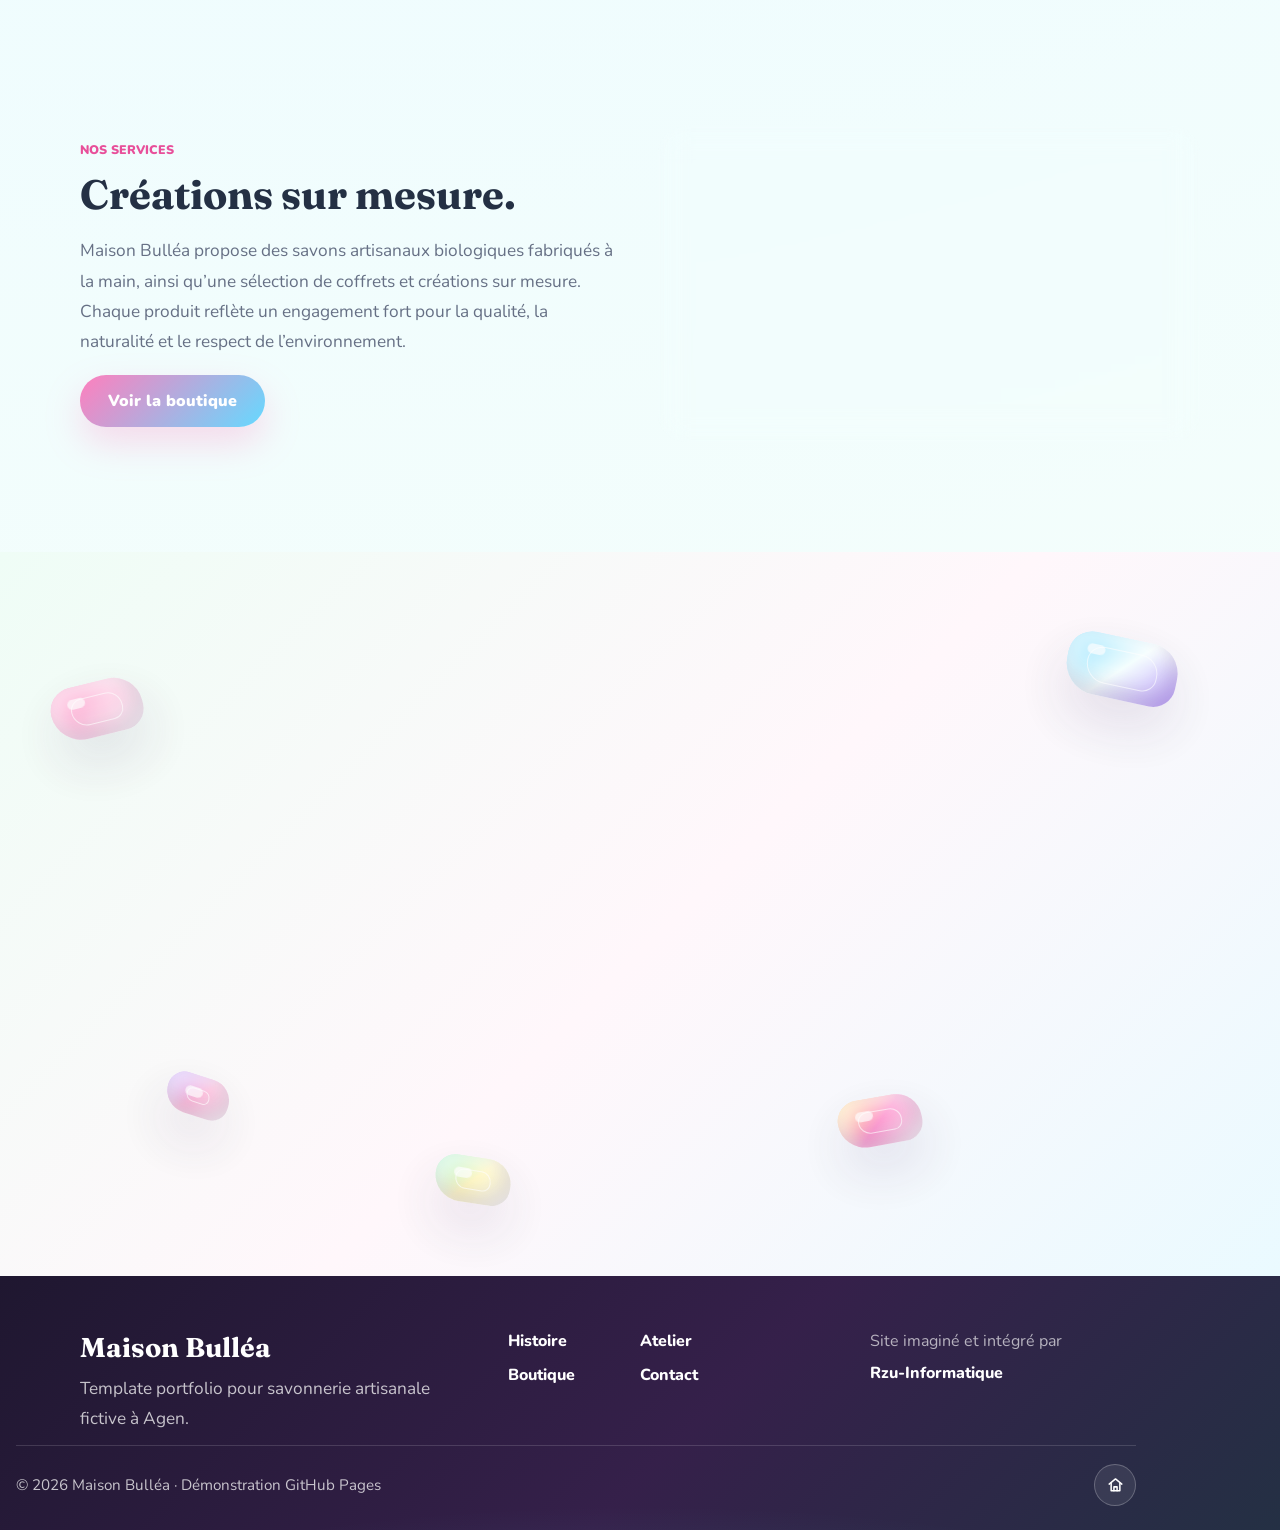
==== commit 7551408d: "Improve responsive boutique and panorama" ====
--- a/index.html
+++ b/index.html
@@ -54,15 +54,15 @@
       href="https://fonts.googleapis.com/css2?family=Playfair+Display:ital,wght@0,400;0,600;0,700;1,400&family=Fraunces:wght@600;700;800&family=Nunito:wght@400;600;700;800&display=swap"
       rel="stylesheet"
     />
-    <link rel="stylesheet" href="assets/styles/base.css" />
+    <link rel="stylesheet" href="assets/styles/base.css?v=2" />
     <link rel="stylesheet" href="assets/styles/navigation.css" />
     <link rel="stylesheet" href="assets/styles/hero.css" />
     <link rel="stylesheet" href="assets/styles/histoire.css" />
-    <link rel="stylesheet" href="assets/styles/panorama.css" />
+    <link rel="stylesheet" href="assets/styles/panorama.css?v=2" />
     <link rel="stylesheet" href="assets/styles/produits.css" />
     <link rel="stylesheet" href="assets/styles/services.css" />
     <link rel="stylesheet" href="assets/styles/contact.css" />
-    <link rel="stylesheet" href="assets/styles/boutique.css" />
+    <link rel="stylesheet" href="assets/styles/boutique.css?v=2" />
     <link rel="stylesheet" href="assets/styles/footer.css" />
     <link rel="stylesheet" href="assets/styles/intro.css" />
     <link rel="stylesheet" href="assets/styles/responsive.css" />
@@ -426,7 +426,7 @@
     <div data-include="partials/footer.html"></div>
 
     <script src="assets/scripts/includes.js"></script>
-    <script src="assets/scripts/app.js"></script>
+    <script src="assets/scripts/app.js?v=2"></script>
 
   </body>
 </html>
--- a/assets/styles/base.css
+++ b/assets/styles/base.css
@@ -1,3 +1,5 @@
+html { -webkit-tap-highlight-color: transparent; }
+
 :root {
   --pink: #ff7fbd;
   --pink-strong: #e84f9a;
--- a/assets/styles/panorama.css
+++ b/assets/styles/panorama.css
@@ -7,6 +7,8 @@
   border-radius: 32px;
   background: var(--white);
   box-shadow: 0 34px 110px rgba(89, 67, 114, 0.2);
+  -webkit-touch-callout: none;
+  user-select: none;
 }
 
 .atelier-window {
@@ -25,6 +27,9 @@
   height: 100%;
   object-fit: cover;
   user-select: none;
+  -webkit-user-drag: none;
+  -webkit-touch-callout: none;
+  pointer-events: none;
 }
 
 .atelier-arrow {
@@ -40,6 +45,9 @@
   background: rgba(255, 255, 255, 0.86);
   box-shadow: 0 18px 42px rgba(36, 48, 68, 0.16);
   cursor: pointer;
+  touch-action: none;
+  -webkit-touch-callout: none;
+  user-select: none;
   place-items: center;
   transform: translateY(-50%);
   transition:
--- a/assets/styles/boutique.css
+++ b/assets/styles/boutique.css
@@ -129,6 +129,46 @@
   max-height: calc(100dvh - 132px);
   padding: clamp(20px, 4vw, 28px);
   overflow-y: auto;
+  overflow-x: hidden;
+}
+
+.modal-content #modalBody {
+  width: 100%;
+  max-width: 360px;
+  margin-inline: auto;
+}
+
+@media (min-width: 521px) {
+  .modal { padding: 82px 20px 18px; }
+
+  .modal-content {
+    width: min(760px, 100%);
+    max-height: calc(100dvh - 100px);
+    overflow: hidden;
+  }
+
+  .modal-content #modalBody {
+    max-width: none;
+    display: grid;
+    grid-template-columns: minmax(0, 1fr) minmax(0, 1fr);
+    gap: 10px 24px;
+    align-items: center;
+    margin-inline: 0;
+  }
+
+  .modal-content #modalBody > :not(.product-art) { grid-column: 2; }
+  .modal-content h2 { margin-bottom: 0; }
+  .modal-content .product-art {
+    grid-column: 1;
+    grid-row: 1 / span 5;
+    width: 100%;
+    height: auto;
+    aspect-ratio: 4 / 3;
+    margin: 0;
+  }
+  .modal-content p { margin: 4px 0; }
+  .modal-content .price { padding-top: 4px; }
+  .modal-content .btn { justify-self: start; }
 }
 
 .modal .product-art {
@@ -153,12 +193,18 @@
   }
 
   .modal-content {
-    width: min(420px, 100%);
+    width: min(640px, 100%);
     max-height: calc(100dvh - 44px);
   }
 
   .modal .product-art {
     height: clamp(190px, 34vh, 245px);
+  }
+}
+
+@media (max-width: 520px) {
+  .modal-content {
+    width: min(420px, 100%);
   }
 }
 
